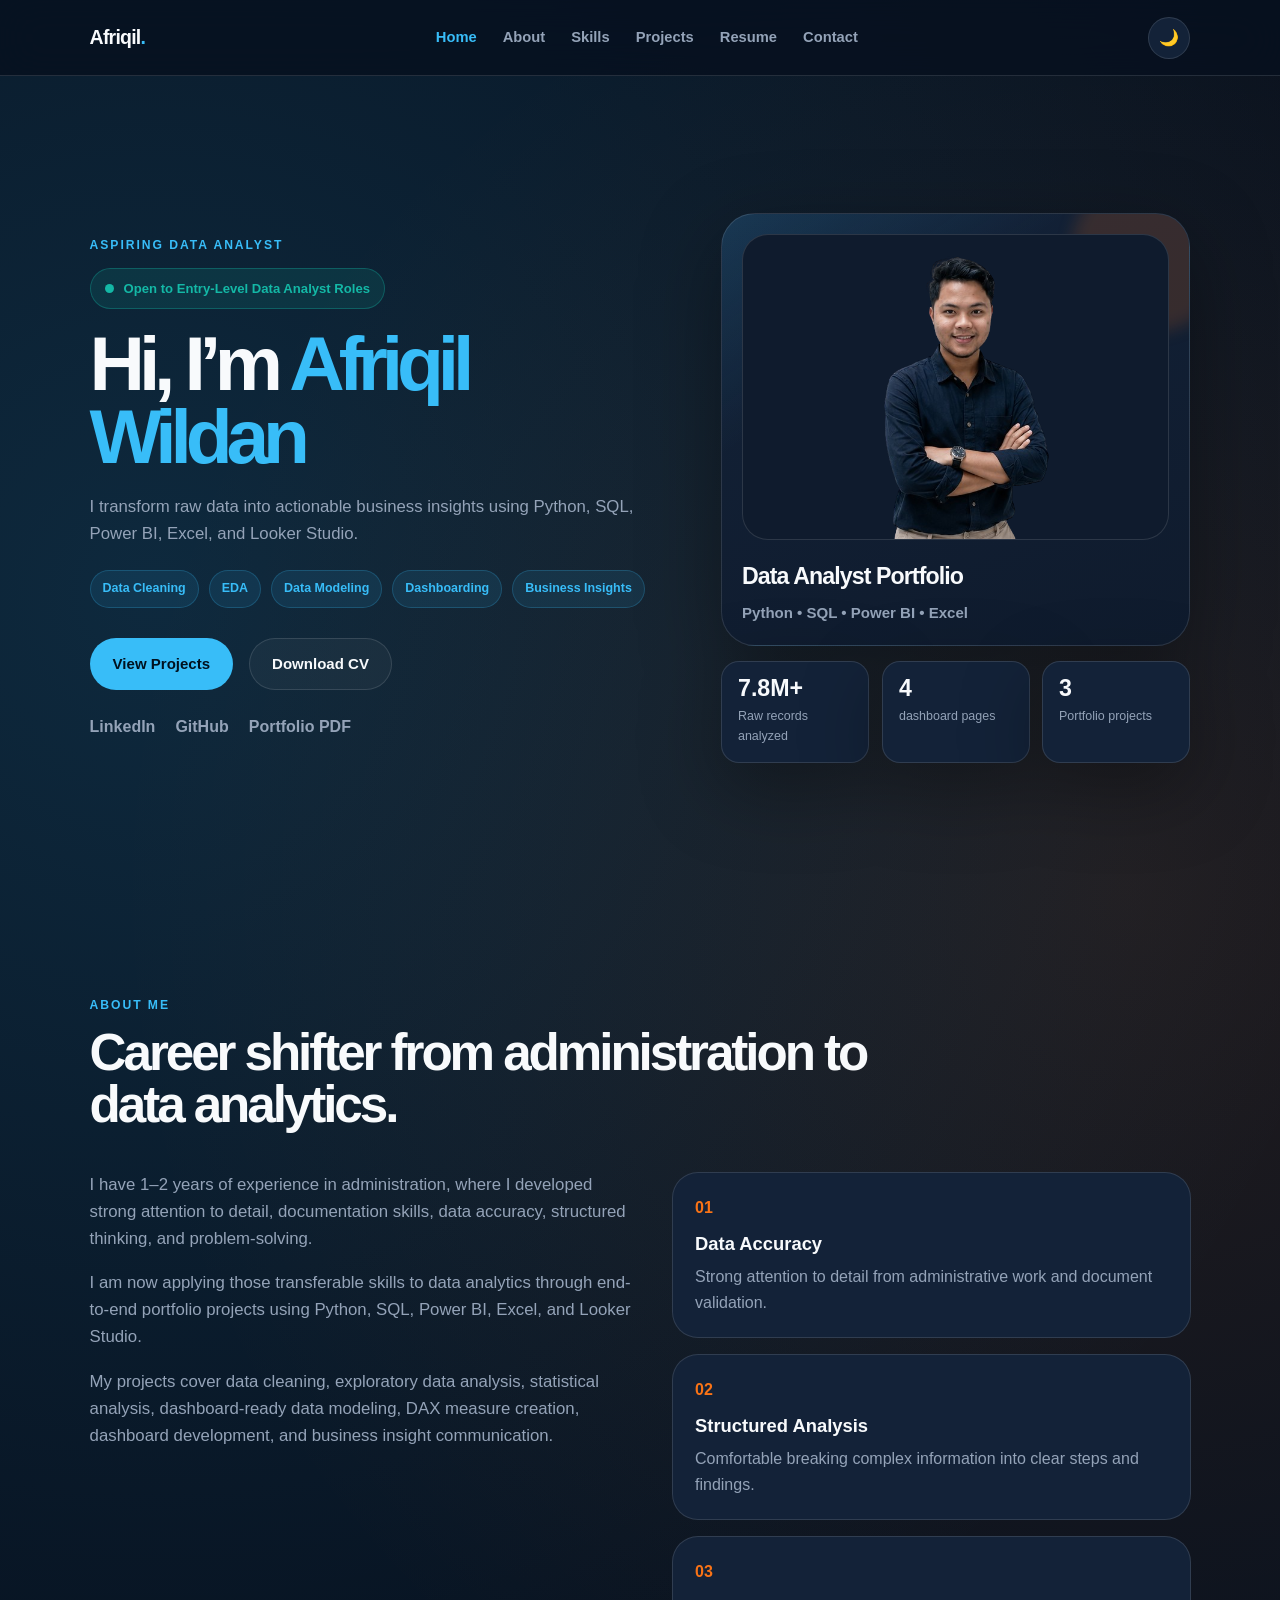
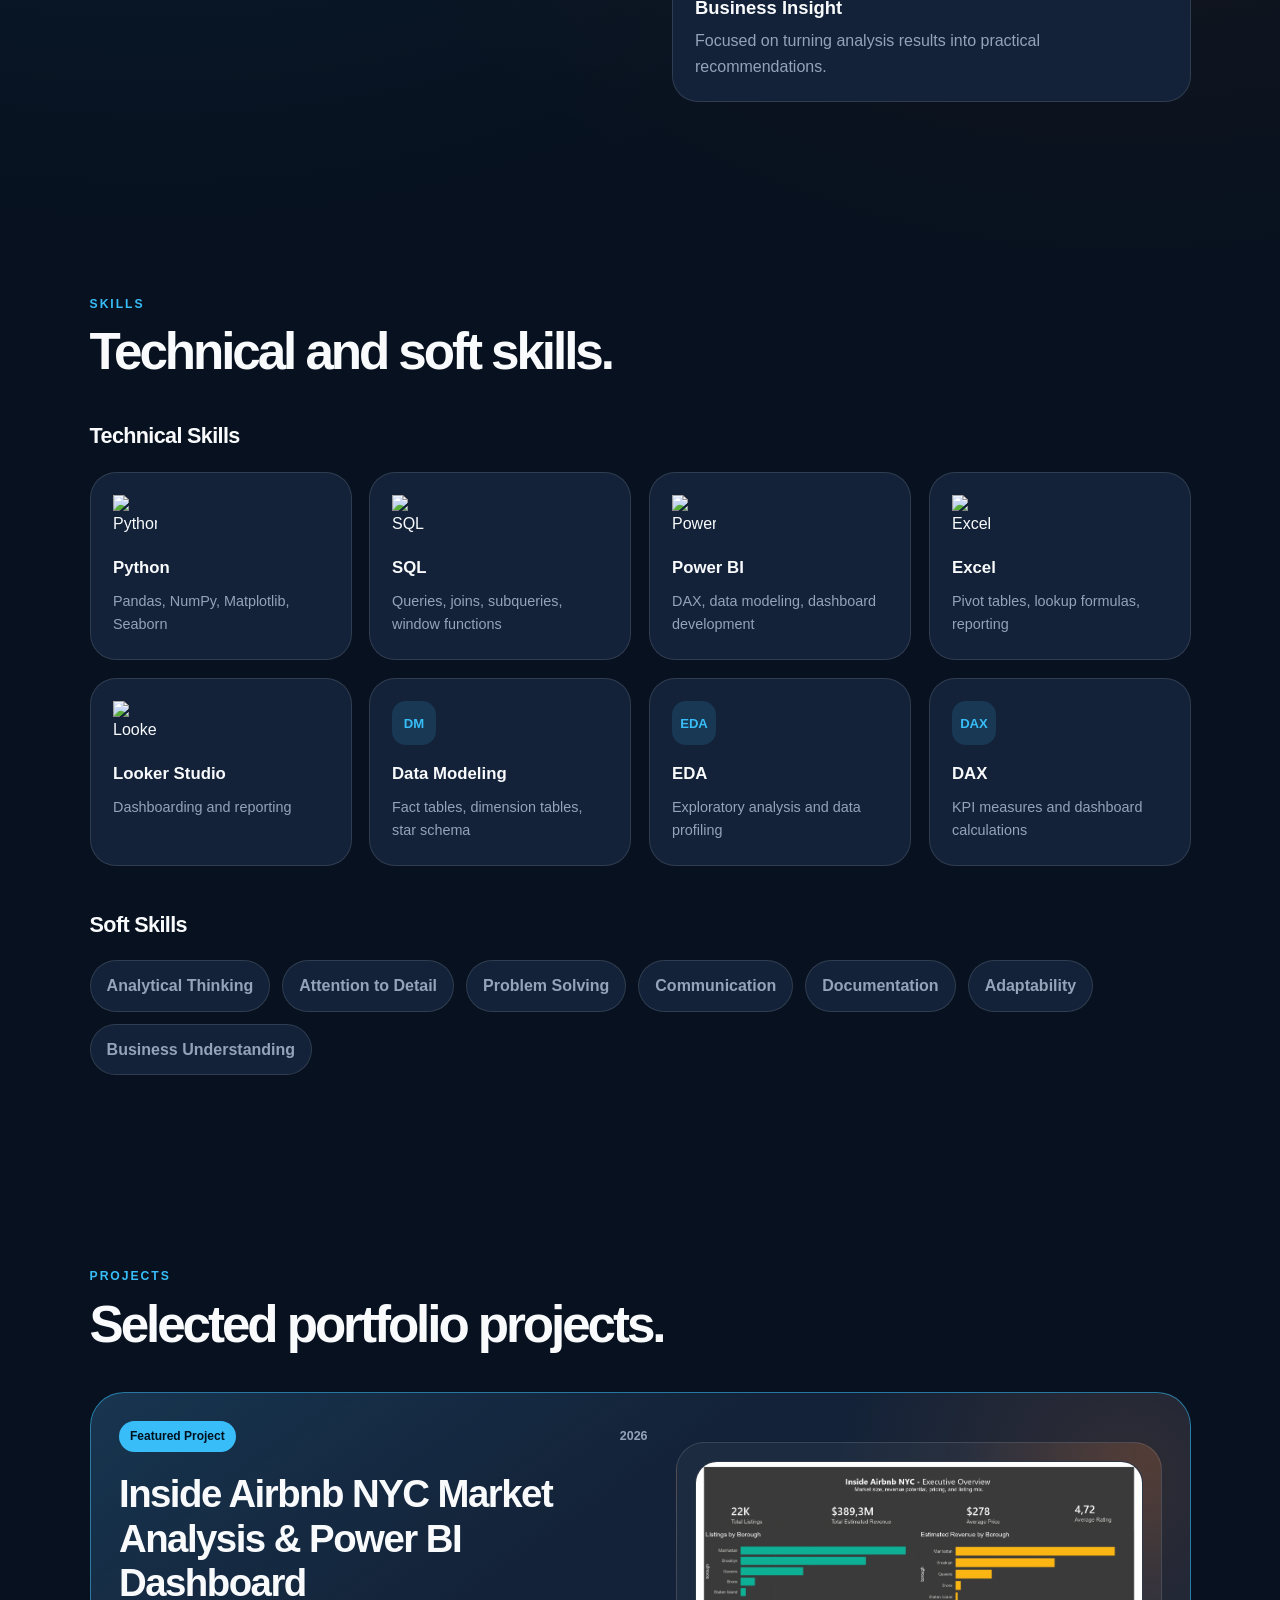
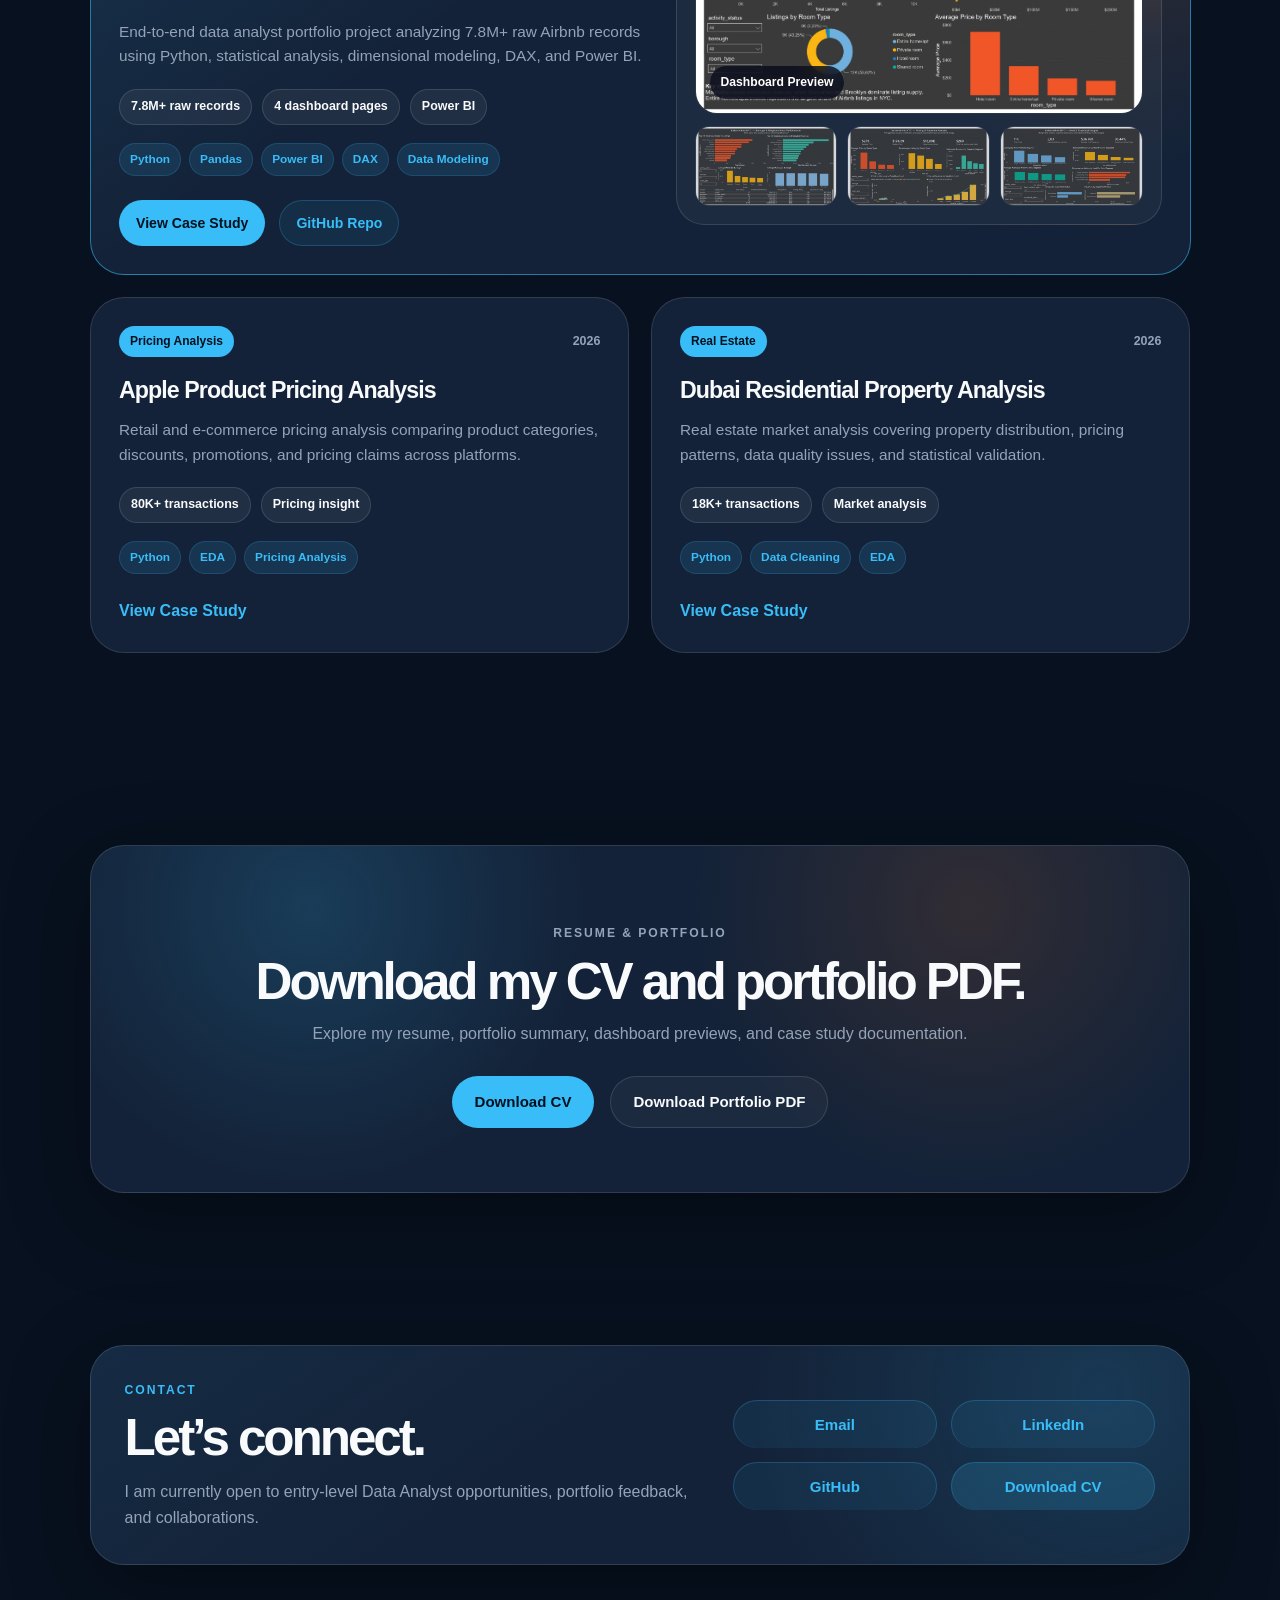
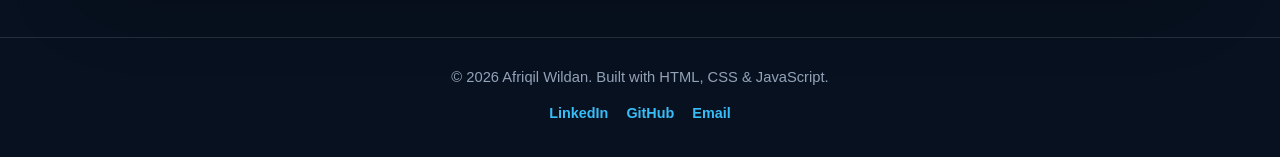
==== index.html @ 0351e573 "update index" ====
<!DOCTYPE html>
<html lang="en" data-theme="dark">
<head>
    <meta charset="UTF-8" />
    <meta name="viewport" content="width=device-width, initial-scale=1.0" />

    <title>Afriqil Wildan | Data Analyst Portfolio</title>

    <meta name="description" content="Afriqil Wildan - Data Analyst portfolio showcasing Python, SQL, Power BI, data cleaning, EDA, and dashboard projects.">

    <link rel="stylesheet" href="style.css" />
</head>

<body>

    <!-- NAVBAR -->
    <header class="navbar">
        <a href="index.html" class="nav-logo">
            Afriqil<span>.</span>
        </a>

        <nav class="nav-menu" id="navMenu">
            <a href="#home" class="nav-link active">Home</a>
            <a href="#about" class="nav-link">About</a>
            <a href="#skills" class="nav-link">Skills</a>
            <a href="#projects" class="nav-link">Projects</a>
            <a href="#resume" class="nav-link">Resume</a>
            <a href="#contact" class="nav-link">Contact</a>
        </nav>

        <div class="nav-actions">
            <button class="theme-toggle" id="themeToggle" aria-label="Toggle dark and light mode">
                <span id="themeIcon">🌙</span>
            </button>

            <button class="menu-toggle" id="menuToggle" aria-label="Open navigation menu">
                <span></span>
                <span></span>
                <span></span>
            </button>
        </div>
    </header>


    <main>

        <!-- HERO SECTION -->
        <section class="hero section" id="home">
            <div class="hero-content reveal">
                <p class="section-label">Aspiring Data Analyst</p>
                <div class="availability-badge">
    <span></span>
    Open to Entry-Level Data Analyst Roles
</div>

                <h1>
                    Hi, I’m <span>Afriqil Wildan</span>
                </h1>

                <p class="hero-subtitle">
                    I transform raw data into actionable business insights using Python, SQL, Power BI, Excel, and Looker Studio.
                </p>

                <div class="core-strengths">
    <span>Data Cleaning</span>
    <span>EDA</span>
    <span>Data Modeling</span>
    <span>Dashboarding</span>
    <span>Business Insights</span>
</div>

                <div class="hero-actions">
                    <a href="#projects" class="btn btn-primary">View Projects</a>
                    <a href="assets/CV_Afriqil_Wildan.pdf" target="_blank" class="btn btn-secondary">Download CV</a>
                </div>

                <div class="hero-links">
                    <a href="https://www.linkedin.com/in/afriqil-wildan-b7bbb6221/" target="_blank">LinkedIn</a>
                    <a href="https://github.com/afriqil" target="_blank">GitHub</a>
                    <a href="assets/Portofolio_Afriqil_Wildan.pdf" target="_blank">Portfolio PDF</a>
                </div>
                
            </div>

            <div class="hero-visual reveal">
                <div class="profile-card">
                    <div class="profile-image-wrapper">
                        <img src="assets/afriqil.png" alt="Afriqil Wildan profile photo" class="profile-image" />
                    </div>

                    <div class="profile-info">
                        <h2>Data Analyst Portfolio</h2>
                        <p>Python • SQL • Power BI • Excel</p>
                    </div>
                </div>

                <div class="hero-metrics">
                    <div class="metric-card">
                        <h3><span class="counter" data-target="7.8">0</span>M+</h3>
                        <p>Raw records analyzed</p>
                    </div>

                    <div class="metric-card">
                        <h3><span class="counter" data-target="4">0</span></h3>
                        <p>dashboard pages</p>
                    </div>

                    <div class="metric-card">
                        <h3><span class="counter" data-target="3">0</span></h3>
                        <p>Portfolio projects</p>
                    </div>
                </div>
            </div>
        </section>


        <!-- ABOUT SECTION -->
        <section class="section about" id="about">
            <div class="section-heading reveal">
                <p class="section-label">About Me</p>
                <h2>Career shifter from administration to data analytics.</h2>
            </div>

            <div class="about-grid">
                <div class="about-text reveal">
                    <p>
                        I have 1–2 years of experience in administration, where I developed strong attention to detail, documentation skills, data accuracy, structured thinking, and problem-solving.
                    </p>

                    <p>
                        I am now applying those transferable skills to data analytics through end-to-end portfolio projects using Python, SQL, Power BI, Excel, and Looker Studio.
                    </p>

                    <p>
                        My projects cover data cleaning, exploratory data analysis, statistical analysis, dashboard-ready data modeling, DAX measure creation, dashboard development, and business insight communication.
                    </p>
                </div>

                <div class="about-cards reveal">
                    <div class="about-card">
                        <span>01</span>
                        <h3>Data Accuracy</h3>
                        <p>Strong attention to detail from administrative work and document validation.</p>
                    </div>

                    <div class="about-card">
                        <span>02</span>
                        <h3>Structured Analysis</h3>
                        <p>Comfortable breaking complex information into clear steps and findings.</p>
                    </div>

                    <div class="about-card">
                        <span>03</span>
                        <h3>Business Insight</h3>
                        <p>Focused on turning analysis results into practical recommendations.</p>
                    </div>
                </div>
            </div>
        </section>


        <!-- SKILLS SECTION -->
        <section class="section skills" id="skills">
            <div class="section-heading reveal">
                <p class="section-label">Skills</p>
                <h2>Technical and soft skills.</h2>
            </div>

            <div class="skills-layout">

                <div class="skills-block reveal">
                    <h3 class="skills-title">Technical Skills</h3>

                    <div class="technical-grid">
                        <article class="technical-card">
                            <img src="assets/logos/python.svg" alt="Python logo" />
                            <h4>Python</h4>
                            <p>Pandas, NumPy, Matplotlib, Seaborn</p>
                        </article>

                        <article class="technical-card">
                            <img src="assets/logos/sql.svg" alt="SQL logo" />
                            <h4>SQL</h4>
                            <p>Queries, joins, subqueries, window functions</p>
                        </article>

                        <article class="technical-card">
                            <img src="assets/logos/powerbi.svg" alt="Power BI logo" />
                            <h4>Power BI</h4>
                            <p>DAX, data modeling, dashboard development</p>
                        </article>

                        <article class="technical-card">
                            <img src="assets/logos/excel.svg" alt="Excel logo" />
                            <h4>Excel</h4>
                            <p>Pivot tables, lookup formulas, reporting</p>
                        </article>

                        <article class="technical-card">
                            <img src="assets/logos/lookerstudio.svg" alt="Looker Studio logo" />
                            <h4>Looker Studio</h4>
                            <p>Dashboarding and reporting</p>
                        </article>

                        <article class="technical-card no-logo">
                            <div class="skill-icon">DM</div>
                            <h4>Data Modeling</h4>
                            <p>Fact tables, dimension tables, star schema</p>
                        </article>

                        <article class="technical-card no-logo">
                            <div class="skill-icon">EDA</div>
                            <h4>EDA</h4>
                            <p>Exploratory analysis and data profiling</p>
                        </article>

                        <article class="technical-card no-logo">
                            <div class="skill-icon">DAX</div>
                            <h4>DAX</h4>
                            <p>KPI measures and dashboard calculations</p>
                        </article>
                    </div>
                </div>

                <div class="skills-block reveal">
                    <h3 class="skills-title">Soft Skills</h3>

                    <div class="soft-grid">
                        <div class="soft-card">Analytical Thinking</div>
                        <div class="soft-card">Attention to Detail</div>
                        <div class="soft-card">Problem Solving</div>
                        <div class="soft-card">Communication</div>
                        <div class="soft-card">Documentation</div>
                        <div class="soft-card">Adaptability</div>
                        <div class="soft-card">Business Understanding</div>
                    </div>
                </div>

            </div>
        </section>


        <!-- PROJECTS SECTION -->
        <section class="section projects" id="projects">
            <div class="section-heading reveal">
                <p class="section-label">Projects</p>
                <h2>Selected portfolio projects.</h2>
            </div>

            <div class="projects-grid">

                
                <article class="project-card project-featured reveal">
    <div class="project-content">
        <div class="project-header">
            <span class="project-badge">Featured Project</span>
            <span class="project-year">2026</span>
        </div>

        <h3>Inside Airbnb NYC Market Analysis & Power BI Dashboard</h3>

        <p>
            End-to-end data analyst portfolio project analyzing 7.8M+ raw Airbnb records using Python, statistical analysis, dimensional modeling, DAX, and Power BI.
        </p>

        <div class="project-meta">
            <span>7.8M+ raw records</span>
            <span>4 dashboard pages</span>
            <span>Power BI</span>
        </div>

        <div class="project-stack">
            <span>Python</span>
            <span>Pandas</span>
            <span>Power BI</span>
            <span>DAX</span>
            <span>Data Modeling</span>
        </div>

        <div class="project-actions">
    <a href="project-airbnb.html" class="project-link primary-link">View Case Study</a>
    <a href="https://github.com/afriqil/Inside-Airbnb-Newyork" target="_blank" class="project-link secondary-link">GitHub Repo</a>
</div>
    </div>

    <div class="project-preview">
        <div class="preview-main">
            <img src="assets/01_executive_overview.png" alt="Inside Airbnb NYC executive overview dashboard">
            <span class="preview-label">Dashboard Preview</span>
        </div>

        <div class="preview-thumbs">
            <img src="assets/02_borough_neighbourhood.png" alt="Borough and neighbourhood dashboard preview">
            <img src="assets/03_pricing_revenue.png" alt="Pricing and revenue dashboard preview">
            <img src="assets/04_host_statistical_insights.png" alt="Host and statistical insights dashboard preview">
        </div>
    </div>
</article>

                <article class="project-card reveal">
                    <div class="project-header">
                        <span class="project-badge">Pricing Analysis</span>
                        <span class="project-year">2026</span>
                    </div>

                    <h3>Apple Product Pricing Analysis</h3>

                    <p>
                        Retail and e-commerce pricing analysis comparing product categories, discounts, promotions, and pricing claims across platforms.
                    </p>

                    <div class="project-meta">
                        <span>80K+ transactions</span>
                        <span>Pricing insight</span>
                    </div>

                    <div class="project-stack">
                        <span>Python</span>
                        <span>EDA</span>
                        <span>Pricing Analysis</span>
                    </div>

                    <a href="project-apple.html" class="project-link">View Case Study</a>
                </article>

                <article class="project-card reveal">
                    <div class="project-header">
                        <span class="project-badge">Real Estate</span>
                        <span class="project-year">2026</span>
                    </div>

                    <h3>Dubai Residential Property Analysis</h3>

                    <p>
                        Real estate market analysis covering property distribution, pricing patterns, data quality issues, and statistical validation.
                    </p>

                    <div class="project-meta">
                        <span>18K+ transactions</span>
                        <span>Market analysis</span>
                    </div>

                    <div class="project-stack">
                        <span>Python</span>
                        <span>Data Cleaning</span>
                        <span>EDA</span>
                    </div>

                    <a href="project-dubai.html" class="project-link">View Case Study</a>
                </article>

            </div>
        </section>


        <!-- RESUME SECTION -->
        <section class="section resume" id="resume">
            <div class="resume-card reveal">
                <p class="section-label">Resume & Portfolio</p>
                <h2>Download my CV and portfolio PDF.</h2>
                <p>
                    Explore my resume, portfolio summary, dashboard previews, and case study documentation.
                </p>

                <div class="resume-actions">
                    <a href="assets/CV_Afriqil_Wildan.pdf" target="_blank" class="btn btn-primary">Download CV</a>
                    <a href="assets/Portofolio_Afriqil_Wildan.pdf" target="_blank" class="btn btn-secondary">Download Portfolio PDF</a>
                </div>
            </div>
        </section>


        <!-- CONTACT SECTION -->
      <section class="section contact" id="contact">
    <div class="contact-card reveal">
        <div>
            <p class="section-label">Contact</p>
            <h2>Let’s connect.</h2>
            <p class="contact-text">
                I am currently open to entry-level Data Analyst opportunities, portfolio feedback, and collaborations.
            </p>
        </div>

        <div class="contact-links">
            <a href="mailto:wildanafriqil09@gmail.com">Email</a>
            <a href="https://www.linkedin.com/in/afriqil-wildan-b7bbb6221/" target="_blank">LinkedIn</a>
            <a href="https://github.com/afriqil" target="_blank">GitHub</a>
            <a href="assets/CV_Afriqil_Wildan.pdf" target="_blank">Download CV</a>
        </div>
    </div>
</section>

    </main>


    <!-- FOOTER -->
    <footer class="footer">
    <p>© 2026 Afriqil Wildan. Built with HTML, CSS & JavaScript.</p>

    <div class="footer-links">
        <a href="https://www.linkedin.com/in/afriqil-wildan-b7bbb6221/" target="_blank">LinkedIn</a>
        <a href="https://github.com/afriqil" target="_blank">GitHub</a>
        <a href="mailto:wildanafriqil09@gmail.com">Email</a>
    </div>
</footer>


    <script src="script.js"></script>
</body>
</html>
---- style.css ----
/* =========================
   THEME VARIABLES
========================= */

:root {
    --bg: #07111f;
    --bg-soft: #0f1b2d;
    --card: #132238;
    --card-hover: #1b2d49;
    --text: #f8fafc;
    --muted: #94a3b8;
    --border: rgba(255, 255, 255, 0.12);

    --primary: #38bdf8;
    --primary-dark: #0284c7;
    --accent: #f97316;
    --success: #14b8a6;

    --shadow: 0 24px 80px rgba(0, 0, 0, 0.35);

    --radius-xl: 34px;
    --radius-lg: 26px;
    --radius-md: 18px;
    --radius-sm: 14px;

    --max-width: 1180px;
}

html[data-theme="light"] {
    --bg: #f8fafc;
    --bg-soft: #eef2ff;
    --card: #ffffff;
    --card-hover: #f1f5f9;
    --text: #0f172a;
    --muted: #475569;
    --border: rgba(15, 23, 42, 0.12);

    --primary: #0284c7;
    --primary-dark: #0369a1;
    --accent: #ea580c;
    --success: #0f766e;

    --shadow: 0 24px 70px rgba(15, 23, 42, 0.12);
}


/* =========================
   RESET
========================= */

* {
    margin: 0;
    padding: 0;
    box-sizing: border-box;
}

html {
    scroll-behavior: smooth;
    scroll-padding-top: 90px;
}

body {
    font-family: Inter, "Segoe UI", Arial, sans-serif;
    background:
        radial-gradient(circle at 12% 12%, rgba(56, 189, 248, 0.14), transparent 28%),
        radial-gradient(circle at 88% 18%, rgba(249, 115, 22, 0.11), transparent 24%),
        var(--bg);
    color: var(--text);
    line-height: 1.6;
    overflow-x: hidden;
}

a {
    color: inherit;
    text-decoration: none;
}

img {
    max-width: 100%;
    display: block;
}

button {
    font-family: inherit;
}


/* =========================
   NAVBAR
========================= */

.navbar {
    position: sticky;
    top: 0;
    z-index: 1000;
    height: 76px;
    padding: 0 7%;
    display: flex;
    align-items: center;
    justify-content: space-between;
    background: rgba(7, 17, 31, 0.82);
    backdrop-filter: blur(20px);
    border-bottom: 1px solid var(--border);
}

html[data-theme="light"] .navbar {
    background: rgba(248, 250, 252, 0.88);
}

.nav-logo {
    font-size: 1.22rem;
    font-weight: 900;
    letter-spacing: -0.04em;
}

.nav-logo span {
    color: var(--primary);
}

.nav-menu {
    display: flex;
    align-items: center;
    gap: 26px;
}

.nav-link {
    color: var(--muted);
    font-size: 0.92rem;
    font-weight: 700;
    transition: 0.25s ease;
}

.nav-link:hover,
.nav-link.active {
    color: var(--primary);
}

.nav-actions {
    display: flex;
    align-items: center;
    gap: 12px;
}

.theme-toggle,
.menu-toggle {
    border: 1px solid var(--border);
    background: var(--card);
    color: var(--text);
    cursor: pointer;
    transition: 0.25s ease;
}

.theme-toggle {
    width: 42px;
    height: 42px;
    border-radius: 999px;
    font-size: 1rem;
}

.menu-toggle {
    width: 44px;
    height: 42px;
    border-radius: 14px;
    display: none;
    align-items: center;
    justify-content: center;
    flex-direction: column;
    gap: 5px;
}

.menu-toggle span {
    width: 20px;
    height: 2px;
    background: var(--text);
    border-radius: 999px;
    transition: 0.25s ease;
}

.theme-toggle:hover,
.menu-toggle:hover {
    transform: translateY(-2px);
    background: var(--card-hover);
}


/* =========================
   BASE SECTION
========================= */

.section {
    width: min(var(--max-width), 86%);
    margin: 0 auto;
    padding: 96px 0;
}

.section-label {
    color: var(--primary);
    text-transform: uppercase;
    letter-spacing: 0.16em;
    font-size: 0.76rem;
    font-weight: 900;
    margin-bottom: 12px;
}

.section-heading {
    max-width: 780px;
    margin-bottom: 42px;
}

.section-heading h2 {
    font-size: clamp(2rem, 4vw, 3.4rem);
    line-height: 1;
    letter-spacing: -0.06em;
}


/* =========================
   BUTTONS
========================= */

.btn {
    display: inline-flex;
    align-items: center;
    justify-content: center;
    padding: 13px 22px;
    border-radius: 999px;
    font-weight: 900;
    font-size: 0.94rem;
    border: 1px solid var(--border);
    transition: 0.25s ease;
}

.btn-primary {
    background: var(--primary);
    color: #00111f;
    border-color: transparent;
}

.btn-secondary {
    background: rgba(255, 255, 255, 0.04);
    color: var(--text);
}

html[data-theme="light"] .btn-secondary {
    background: #ffffff;
}

.btn:hover {
    transform: translateY(-3px);
    box-shadow: var(--shadow);
}


/* =========================
   HERO
========================= */

.hero {
    min-height: calc(100svh - 76px);
    display: grid;
    grid-template-columns: minmax(0, 1.05fr) minmax(340px, 0.85fr);
    gap: 52px;
    align-items: center;
    padding-top: 34px;
    padding-bottom: 34px;
}

.hero-content {
    max-width: 700px;
}

.hero h1 {
    font-size: clamp(3rem, 6vw, 5.3rem);
    line-height: 0.95;
    letter-spacing: -0.08em;
    max-width: 760px;
}

.hero h1 span {
    color: var(--primary);
}

.hero-subtitle {
    margin-top: 22px;
    color: var(--muted);
    font-size: 1.05rem;
    max-width: 640px;
}

.hero-actions {
    margin-top: 30px;
    display: flex;
    gap: 16px;
    flex-wrap: wrap;
}

.hero-links {
    margin-top: 24px;
    display: flex;
    gap: 20px;
    flex-wrap: wrap;
}

.hero-links a {
    color: var(--muted);
    font-weight: 800;
    transition: 0.25s ease;
}

.hero-links a:hover {
    color: var(--primary);
}

.hero-visual {
    width: 100%;
    max-width: 480px;
    justify-self: end;
}

.profile-card {
    position: relative;
    overflow: hidden;
    padding: 20px;
    border-radius: var(--radius-xl);
    background:
        linear-gradient(145deg, rgba(56, 189, 248, 0.14), transparent 32%),
        linear-gradient(160deg, var(--card), var(--bg-soft));
    border: 1px solid var(--border);
    box-shadow: var(--shadow);
}

.profile-card::after {
    content: "";
    position: absolute;
    width: 160px;
    height: 160px;
    right: -42px;
    top: -42px;
    background: rgba(249, 115, 22, 0.16);
    border-radius: 999px;
    filter: blur(8px);
}

.profile-image-wrapper {
    position: relative;
    z-index: 1;
    width: 100%;
    height: clamp(250px, 34vh, 330px);
    border-radius: 26px;
    overflow: hidden;
    border: 1px solid var(--border);
    background: var(--bg-soft);
    display: flex;
    align-items: center;
    justify-content: center;
}

.profile-image {
    width: 100%;
    height: 100%;
    object-fit: contain;
    object-position: center bottom;
}

.profile-info {
    position: relative;
    z-index: 1;
    margin-top: 18px;
}

.profile-info h2 {
    font-size: 1.45rem;
    letter-spacing: -0.04em;
}

.profile-info p {
    color: var(--muted);
    margin-top: 6px;
    font-weight: 700;
    font-size: 0.94rem;
}

.hero-metrics {
    margin-top: 14px;
    display: grid;
    grid-template-columns: repeat(3, 1fr);
    gap: 12px;
}

.metric-card {
    padding: 15px 16px;
    border-radius: var(--radius-md);
    background: var(--card);
    border: 1px solid var(--border);
    box-shadow: var(--shadow);
    min-height: 94px;
}

.metric-card h3 {
    font-size: 1.45rem;
    line-height: 1;
}

.metric-card p {
    color: var(--muted);
    font-size: 0.78rem;
    margin-top: 7px;
}


/* =========================
   ABOUT
========================= */

.about-grid {
    display: grid;
    grid-template-columns: 1fr 0.95fr;
    gap: 36px;
    align-items: start;
}

.about-text {
    color: var(--muted);
    font-size: 1.05rem;
}

.about-text p + p {
    margin-top: 18px;
}

.about-cards {
    display: grid;
    gap: 16px;
}

.about-card {
    padding: 22px;
    border-radius: var(--radius-lg);
    background: var(--card);
    border: 1px solid var(--border);
    transition: 0.25s ease;
}

.about-card:hover {
    transform: translateY(-5px);
    background: var(--card-hover);
    box-shadow: var(--shadow);
}

.about-card span {
    color: var(--accent);
    font-weight: 900;
}

.about-card h3 {
    margin-top: 8px;
    font-size: 1.15rem;
}

.about-card p {
    color: var(--muted);
    margin-top: 6px;
}


/* =========================
   SKILLS
========================= */

.skills-layout {
    display: grid;
    gap: 42px;
}

.skills-title {
    font-size: 1.35rem;
    margin-bottom: 18px;
    letter-spacing: -0.03em;
}

.technical-grid {
    display: grid;
    grid-template-columns: repeat(4, 1fr);
    gap: 18px;
}

.technical-card {
    min-height: 188px;
    padding: 22px;
    border-radius: var(--radius-lg);
    background: var(--card);
    border: 1px solid var(--border);
    transition: 0.25s ease;
}

.technical-card:hover {
    transform: translateY(-6px);
    background: var(--card-hover);
    box-shadow: var(--shadow);
}

.technical-card img,
.skill-icon {
    width: 44px;
    height: 44px;
    margin-bottom: 16px;
}

.technical-card img {
    object-fit: contain;
}

.skill-icon {
    display: grid;
    place-items: center;
    border-radius: 14px;
    background: rgba(56, 189, 248, 0.14);
    color: var(--primary);
    font-size: 0.82rem;
    font-weight: 900;
}

.technical-card h4 {
    font-size: 1.05rem;
    margin-bottom: 8px;
}

.technical-card p {
    color: var(--muted);
    font-size: 0.9rem;
}

.soft-grid {
    display: flex;
    gap: 12px;
    flex-wrap: wrap;
}

.soft-card {
    padding: 12px 16px;
    border-radius: 999px;
    background: var(--card);
    border: 1px solid var(--border);
    color: var(--muted);
    font-weight: 800;
    transition: 0.25s ease;
}

.soft-card:hover {
    color: #00111f;
    background: var(--primary);
    border-color: transparent;
    transform: translateY(-3px);
}


/* =========================
   PROJECTS
========================= */

.projects-grid {
    display: grid;
    grid-template-columns: repeat(2, minmax(0, 1fr));
    gap: 22px;
    align-items: stretch;
}

.project-card {
    padding: 28px;
    border-radius: var(--radius-xl);
    background: var(--card);
    border: 1px solid var(--border);
    transition: 0.25s ease;
    min-height: 100%;
}

.project-card:hover {
    transform: translateY(-6px);
    background: var(--card-hover);
    box-shadow: var(--shadow);
}

.project-featured {
    grid-column: 1 / -1;
    display: grid;
    grid-template-columns: minmax(0, 1fr) minmax(340px, 0.92fr);
    gap: 28px;
    align-items: center;
    border-color: rgba(56, 189, 248, 0.55);
    background:
        radial-gradient(circle at 94% 18%, rgba(249, 115, 22, 0.12), transparent 26%),
        linear-gradient(145deg, rgba(56, 189, 248, 0.12), transparent 38%),
        var(--card);
}

.project-content {
    min-width: 0;
}

.project-header {
    display: flex;
    justify-content: space-between;
    align-items: center;
    gap: 14px;
    margin-bottom: 20px;
}

.project-badge {
    color: #00111f;
    background: var(--primary);
    font-size: 0.75rem;
    font-weight: 900;
    padding: 6px 11px;
    border-radius: 999px;
}

.project-year {
    color: var(--muted);
    font-size: 0.78rem;
    font-weight: 900;
}

.project-card h3 {
    font-size: 1.45rem;
    line-height: 1.16;
    letter-spacing: -0.04em;
    margin-bottom: 14px;
}

.project-featured h3 {
    font-size: clamp(1.9rem, 3vw, 2.5rem);
    max-width: 740px;
}

.project-card p {
    color: var(--muted);
    font-size: 0.96rem;
    max-width: 760px;
}

.project-meta {
    margin-top: 20px;
    display: flex;
    gap: 10px;
    flex-wrap: wrap;
}

.project-meta span {
    color: var(--text);
    background: rgba(255, 255, 255, 0.06);
    border: 1px solid var(--border);
    padding: 7px 11px;
    border-radius: 999px;
    font-size: 0.78rem;
    font-weight: 800;
}

html[data-theme="light"] .project-meta span {
    background: #f8fafc;
}

.project-stack {
    margin-top: 18px;
    display: flex;
    gap: 8px;
    flex-wrap: wrap;
}

.project-stack span {
    color: var(--primary);
    background: rgba(56, 189, 248, 0.12);
    border: 1px solid rgba(56, 189, 248, 0.18);
    padding: 6px 10px;
    border-radius: 999px;
    font-size: 0.74rem;
    font-weight: 900;
}

.project-link {
    display: inline-flex;
    width: fit-content;
    margin-top: 24px;
    color: var(--primary);
    font-weight: 900;
    transition: 0.25s ease;
}

.project-link:hover {
    transform: translateX(4px);
}

/* Featured project dashboard gallery */
.project-preview {
    padding: 18px;
    border-radius: 28px;
    background:
        radial-gradient(circle at top right, rgba(249, 115, 22, 0.16), transparent 32%),
        rgba(255, 255, 255, 0.045);
    border: 1px solid var(--border);
}

.preview-main {
    position: relative;
    overflow: hidden;
    border-radius: 22px;
    border: 1px solid var(--border);
    background: var(--bg-soft);
}

.preview-main img {
    width: 100%;
    aspect-ratio: 16 / 9;
    object-fit: cover;
    transition: transform 0.35s ease, opacity 0.35s ease;
}

.preview-main:hover img {
    transform: scale(1.03);
    opacity: 0.96;
}

.preview-label {
    position: absolute;
    left: 14px;
    bottom: 14px;
    padding: 7px 11px;
    border-radius: 999px;
    background: rgba(2, 6, 23, 0.72);
    color: #ffffff;
    font-size: 0.76rem;
    font-weight: 900;
    backdrop-filter: blur(10px);
}

.preview-thumbs {
    margin-top: 12px;
    display: grid;
    grid-template-columns: repeat(3, 1fr);
    gap: 10px;
}

.preview-thumbs img {
    width: 100%;
    aspect-ratio: 16 / 9;
    object-fit: cover;
    border-radius: 14px;
    border: 1px solid var(--border);
    opacity: 0.82;
    transition: 0.25s ease;
}

.preview-thumbs img:hover {
    opacity: 1;
    transform: translateY(-3px);
}

.projects-grid .project-card:not(.project-featured) {
    display: flex;
    flex-direction: column;
    justify-content: space-between;
}


/* =========================
   RESUME
========================= */

.resume {
    width: 100%;
    padding-left: 7%;
    padding-right: 7%;
}

.resume-card {
    width: min(var(--max-width), 100%);
    margin: 0 auto;
    text-align: center;
    padding: 64px 28px;
    border-radius: var(--radius-xl);
    background:
        radial-gradient(circle at 20% 18%, rgba(56, 189, 248, 0.17), transparent 30%),
        radial-gradient(circle at 80% 18%, rgba(249, 115, 22, 0.13), transparent 30%),
        var(--card);
    border: 1px solid var(--border);
    box-shadow: var(--shadow);
}

.resume-card h2 {
    font-size: clamp(2rem, 4vw, 3.4rem);
    line-height: 1;
    letter-spacing: -0.06em;
}

.resume-card p {
    color: var(--muted);
    margin-top: 14px;
}

.resume-actions {
    margin-top: 30px;
    display: flex;
    gap: 16px;
    justify-content: center;
    flex-wrap: wrap;
}


/* =========================
   CONTACT
========================= */

.contact-text {
    color: var(--muted);
    max-width: 720px;
    font-size: 1.04rem;
}

.contact-links {
    margin-top: 28px;
    display: flex;
    gap: 18px;
    flex-wrap: wrap;
}

.contact-links a {
    color: var(--primary);
    font-weight: 900;
    border-bottom: 1px solid transparent;
    transition: 0.25s ease;
}

.contact-links a:hover {
    border-color: var(--primary);
}


/* =========================
   PROJECT DETAIL PAGE
========================= */

.project-hero {
    padding-top: 110px;
    padding-bottom: 56px;
}

.project-hero-content {
    max-width: 920px;
}

.project-hero h1 {
    font-size: clamp(2.7rem, 6vw, 5.4rem);
    line-height: 0.95;
    letter-spacing: -0.08em;
}

.project-hero-description {
    margin-top: 24px;
    color: var(--muted);
    font-size: 1.08rem;
    max-width: 760px;
}

.metadata-grid {
    display: grid;
    grid-template-columns: repeat(3, 1fr);
    gap: 18px;
}

.metadata-card,
.content-card,
.insight-card,
.recommendation-card,
.technical-highlight-card {
    background: var(--card);
    border: 1px solid var(--border);
    border-radius: var(--radius-lg);
    box-shadow: var(--shadow);
}

.metadata-card {
    padding: 24px;
}

.metadata-card span {
    color: var(--primary);
    font-size: 0.78rem;
    font-weight: 900;
    text-transform: uppercase;
    letter-spacing: 0.12em;
}

.metadata-card h3 {
    margin-top: 10px;
    font-size: 1.05rem;
    line-height: 1.25;
}


/* =========================
   DASHBOARD CAROUSEL
========================= */

.carousel {
    position: relative;
    display: grid;
    grid-template-columns: 52px 1fr 52px;
    align-items: center;
    gap: 18px;
}

.carousel-window {
    overflow: hidden;
    border-radius: var(--radius-xl);
    border: 1px solid var(--border);
    background: var(--card);
    box-shadow: var(--shadow);
}

.carousel-track {
    display: flex;
    transition: transform 0.45s ease;
}

.carousel-slide {
    min-width: 100%;
    padding: 18px;
}

.carousel-slide img {
    width: 100%;
    aspect-ratio: 16 / 9;
    object-fit: cover;
    border-radius: 22px;
    border: 1px solid var(--border);
    cursor: zoom-in;
}

.carousel-slide p {
    margin-top: 14px;
    color: var(--muted);
    font-weight: 800;
    text-align: center;
}

.carousel-btn {
    width: 52px;
    height: 52px;
    border: 1px solid var(--border);
    border-radius: 999px;
    background: var(--card);
    color: var(--text);
    font-size: 2rem;
    cursor: pointer;
    transition: 0.25s ease;
    display: grid;
    place-items: center;
}

.carousel-btn:hover {
    background: var(--primary);
    color: #00111f;
    transform: translateY(-2px);
}

.carousel-dots {
    display: flex;
    justify-content: center;
    gap: 10px;
    margin-top: 22px;
}

.carousel-dot {
    width: 10px;
    height: 10px;
    border-radius: 999px;
    border: none;
    background: var(--muted);
    opacity: 0.45;
    cursor: pointer;
    transition: 0.25s ease;
}

.carousel-dot.active {
    width: 28px;
    background: var(--primary);
    opacity: 1;
}


/* =========================
   CASE STUDY CONTENT
========================= */

.content-card {
    padding: 30px;
}

.content-card p {
    color: var(--muted);
    font-size: 1.02rem;
}

.content-card p + p {
    margin-top: 18px;
}

.timeline {
    display: grid;
    gap: 16px;
}

.timeline-item {
    display: grid;
    grid-template-columns: 64px 1fr;
    gap: 18px;
    padding: 24px;
    border-radius: var(--radius-lg);
    background: var(--card);
    border: 1px solid var(--border);
    transition: 0.25s ease;
}

.timeline-item:hover {
    transform: translateY(-4px);
    background: var(--card-hover);
    box-shadow: var(--shadow);
}

.timeline-item span {
    width: 44px;
    height: 44px;
    border-radius: 999px;
    display: grid;
    place-items: center;
    background: rgba(56, 189, 248, 0.14);
    color: var(--primary);
    font-weight: 900;
}

.timeline-item h3 {
    font-size: 1.15rem;
    margin-bottom: 6px;
}

.timeline-item p {
    color: var(--muted);
}

.insight-grid,
.recommendation-grid,
.technical-highlight-grid {
    display: grid;
    grid-template-columns: repeat(2, 1fr);
    gap: 18px;
}

.insight-card,
.recommendation-card,
.technical-highlight-card {
    padding: 24px;
    transition: 0.25s ease;
}

.insight-card:hover,
.recommendation-card:hover,
.technical-highlight-card:hover {
    transform: translateY(-5px);
    background: var(--card-hover);
}

.insight-card h3,
.recommendation-card h3,
.technical-highlight-card h3 {
    font-size: 1.15rem;
    margin-bottom: 8px;
}

.insight-card p,
.recommendation-card p,
.technical-highlight-card p {
    color: var(--muted);
}


/* =========================
   IMAGE MODAL
========================= */

.image-modal {
    position: fixed;
    inset: 0;
    z-index: 3000;
    display: none;
    align-items: center;
    justify-content: center;
    padding: 32px;
    background: rgba(2, 6, 23, 0.86);
    backdrop-filter: blur(12px);
}

.image-modal.active {
    display: flex;
}

.modal-image {
    max-width: min(1200px, 94vw);
    max-height: 86vh;
    border-radius: 22px;
    border: 1px solid var(--border);
    box-shadow: var(--shadow);
}

.modal-close {
    position: fixed;
    top: 24px;
    right: 28px;
    width: 46px;
    height: 46px;
    border-radius: 999px;
    border: 1px solid var(--border);
    background: var(--card);
    color: var(--text);
    font-size: 1.8rem;
    line-height: 1;
    cursor: pointer;
}


/* =========================
   FOOTER
========================= */

.footer {
    padding: 28px 7%;
    text-align: center;
    color: var(--muted);
    border-top: 1px solid var(--border);
}

.footer-links {
    margin-top: 12px;
    display: flex;
    justify-content: center;
    gap: 18px;
    flex-wrap: wrap;
}

.footer-links a {
    color: var(--primary);
    font-weight: 800;
}


/* =========================
   REVEAL ANIMATION
========================= */

.reveal {
    opacity: 0;
    transform: translateY(36px);
    filter: blur(6px);
    transition:
        opacity 0.8s ease,
        transform 0.8s ease,
        filter 0.8s ease;
}

.reveal.active {
    opacity: 1;
    transform: translateY(0);
    filter: blur(0);
}

/* =========================
   RESPONSIVE
========================= */

@media (max-width: 1060px) {
    .hero {
        grid-template-columns: 1fr;
        min-height: auto;
        gap: 44px;
        padding-top: 64px;
        padding-bottom: 74px;
        justify-items: center;
        text-align: center;
    }

    .hero-content {
        max-width: 760px;
    }

    .hero h1 {
        max-width: 760px;
        margin: 0 auto;
        font-size: clamp(3rem, 10vw, 5rem);
    }

    .hero-subtitle {
        margin-left: auto;
        margin-right: auto;
    }

    .hero-actions,
    .hero-links {
        justify-content: center;
    }

    .hero-visual {
        justify-self: center;
        max-width: 520px;
    }

    .about-grid,
    .projects-grid {
        grid-template-columns: 1fr;
    }

    .project-featured {
        grid-row: auto;
    }

    .technical-grid {
        grid-template-columns: repeat(2, 1fr);
    }

    .metadata-grid {
        grid-template-columns: repeat(2, 1fr);
    }
}

@media (max-width: 900px) {
    .insight-grid,
    .recommendation-grid,
    .technical-highlight-grid {
        grid-template-columns: 1fr;
    }

    .carousel {
        grid-template-columns: 1fr;
    }

    .carousel-btn {
        display: none;
    }

    .carousel-slide {
        padding: 12px;
    }

    .timeline-item {
        grid-template-columns: 1fr;
    }
}

@media (max-width: 820px) {
    .navbar {
        padding: 0 5%;
    }

    .menu-toggle {
        display: flex;
    }

    .nav-menu {
        position: fixed;
        top: 76px;
        left: 5%;
        right: 5%;
        display: none;
        flex-direction: column;
        align-items: stretch;
        gap: 0;
        padding: 14px;
        border-radius: 18px;
        background: var(--card);
        border: 1px solid var(--border);
        box-shadow: var(--shadow);
    }

    .nav-menu.active {
        display: flex;
    }

    .nav-link {
        padding: 14px;
        border-radius: 12px;
    }

    .nav-link:hover,
    .nav-link.active {
        background: rgba(56, 189, 248, 0.12);
    }

    .section {
        width: 90%;
        padding: 74px 0;
    }

    .hero {
        width: 90%;
        padding-top: 54px;
        padding-bottom: 64px;
        gap: 36px;
    }

    .hero h1 {
        font-size: clamp(2.7rem, 13vw, 4.4rem);
    }

    .hero-subtitle {
        font-size: 1rem;
    }

    .hero-metrics {
        grid-template-columns: 1fr;
    }

    .metric-card {
        text-align: left;
    }

    .profile-image-wrapper {
        height: 300px;
    }

    .metadata-grid {
        grid-template-columns: 1fr;
    }

    .project-hero {
        padding-top: 74px;
    }
}

@media (max-width: 620px) {
    .section {
        width: 92%;
    }

    .technical-grid {
        grid-template-columns: 1fr;
    }

    .hero {
        width: 92%;
        text-align: center;
        padding-top: 44px;
    }

    .hero h1 {
        font-size: clamp(2.5rem, 14vw, 3.8rem);
    }

    .hero-actions {
        width: 100%;
    }

    .hero-actions .btn {
        flex: 1 1 100%;
    }

    .hero-links {
        gap: 16px;
        justify-content: center;
    }

    .hero-visual {
        max-width: 100%;
    }

    .profile-card,
    .project-card,
    .technical-card,
    .about-card,
    .metadata-card,
    .content-card,
    .insight-card,
    .recommendation-card,
    .technical-highlight-card {
        padding: 20px;
    }

    .profile-image-wrapper {
        height: 280px;
        border-radius: 22px;
    }

    .profile-info {
        text-align: center;
    }

    .hero-metrics {
        width: 100%;
    }

    .metric-card {
        text-align: center;
    }

    .resume-card {
        padding: 44px 22px;
    }

    .project-hero h1 {
        font-size: clamp(2.4rem, 13vw, 3.6rem);
    }

    .carousel-slide img {
        border-radius: 16px;
    }
}

.profile-card,
.metric-card,
.about-card,
.technical-card,
.project-card,
.metadata-card,
.insight-card,
.recommendation-card,
.technical-highlight-card {
    will-change: transform;
}

.profile-card:hover,
.metric-card:hover,
.metadata-card:hover {
    transform: translateY(-6px);
    box-shadow: var(--shadow);
}


/* =========================
   PROJECT GALLERY RESPONSIVE OVERRIDE
========================= */

@media (max-width: 1060px) {
    .projects-grid {
        grid-template-columns: 1fr;
    }

    .project-featured {
        grid-template-columns: 1fr;
    }

    .project-preview {
        margin-top: 6px;
    }
}

@media (max-width: 620px) {
    .project-featured h3 {
        font-size: 1.7rem;
    }

    .project-header {
        flex-direction: column;
        align-items: flex-start;
    }

    .project-preview {
        padding: 12px;
        border-radius: 22px;
    }

    .preview-main {
        border-radius: 18px;
    }

    .preview-thumbs {
        grid-template-columns: 1fr;
    }
}

/* =========================
   PROJECT ACTION BUTTONS
========================= */

.project-actions {
    margin-top: 24px;
    display: flex;
    gap: 14px;
    flex-wrap: wrap;
    align-items: center;
}

.project-actions .project-link {
    margin-top: 0;
    display: inline-flex;
    align-items: center;
    justify-content: center;
    width: fit-content;
    padding: 11px 16px;
    border-radius: 999px;
    font-size: 0.88rem;
    font-weight: 900;
    transition: 0.25s ease;
}

.project-actions .primary-link {
    background: var(--primary);
    color: #00111f;
    border: 1px solid transparent;
}

.project-actions .secondary-link {
    color: var(--primary);
    background: rgba(56, 189, 248, 0.08);
    border: 1px solid rgba(56, 189, 248, 0.22);
}

.project-actions .project-link:hover {
    transform: translateY(-3px);
    box-shadow: var(--shadow);
}

@media (max-width: 620px) {
    .project-actions {
        width: 100%;
    }

    .project-actions .project-link {
        width: 100%;
    }
}

/* =========================
   AVAILABILITY BADGE
========================= */

.availability-badge {
    width: fit-content;
    margin-bottom: 18px;
    display: inline-flex;
    align-items: center;
    gap: 10px;
    padding: 9px 14px;
    border-radius: 999px;
    background: rgba(20, 184, 166, 0.12);
    border: 1px solid rgba(20, 184, 166, 0.32);
    color: var(--success);
    font-size: 0.82rem;
    font-weight: 900;
}

.availability-badge span {
    width: 9px;
    height: 9px;
    border-radius: 999px;
    background: var(--success);
    box-shadow: 0 0 0 0 rgba(20, 184, 166, 0.7);
    animation: pulseDot 1.8s infinite;
}

@keyframes pulseDot {
    0% {
        box-shadow: 0 0 0 0 rgba(20, 184, 166, 0.7);
    }

    70% {
        box-shadow: 0 0 0 9px rgba(20, 184, 166, 0);
    }

    100% {
        box-shadow: 0 0 0 0 rgba(20, 184, 166, 0);
    }
}

@media (max-width: 1060px) {
    .availability-badge {
        margin-left: auto;
        margin-right: auto;
    }
}

/* =========================
   HERO CORE STRENGTHS
========================= */

.core-strengths {
    margin-top: 22px;
    display: flex;
    gap: 10px;
    flex-wrap: wrap;
}

.core-strengths span {
    padding: 8px 12px;
    border-radius: 999px;
    color: var(--primary);
    background: rgba(56, 189, 248, 0.10);
    border: 1px solid rgba(56, 189, 248, 0.22);
    font-size: 0.78rem;
    font-weight: 900;
    transition: 0.25s ease;
}

.core-strengths span:hover {
    transform: translateY(-3px);
    background: var(--primary);
    color: #00111f;
}

@media (max-width: 1060px) {
    .core-strengths {
        justify-content: center;
    }
}


/* =========================
   CONTACT SECTION
========================= */

.contact {
    padding-top: 56px;
    padding-bottom: 72px;
}

.contact-card {
    display: grid;
    grid-template-columns: minmax(0, 1.15fr) minmax(320px, 0.85fr);
    gap: 36px;
    align-items: center;
    min-height: 220px;
    padding: 34px;
    border-radius: var(--radius-xl);
    background:
        radial-gradient(circle at 92% 20%, rgba(56, 189, 248, 0.14), transparent 34%),
        linear-gradient(145deg, rgba(56, 189, 248, 0.06), transparent 42%),
        var(--card);
    border: 1px solid var(--border);
    box-shadow: var(--shadow);
}

.contact-card h2 {
    font-size: clamp(2.2rem, 4vw, 3.4rem);
    line-height: 1;
    letter-spacing: -0.06em;
}

.contact-card .contact-text {
    margin-top: 16px;
    max-width: 680px;
    color: var(--muted);
    font-size: 1rem;
}

.contact-card .contact-links {
    margin-top: 0;
    display: grid;
    grid-template-columns: repeat(2, minmax(130px, 1fr));
    gap: 14px;
}

.contact-card .contact-links a {
    width: 100%;
    min-height: 48px;
    display: inline-flex;
    align-items: center;
    justify-content: center;
    padding: 11px 16px;
    border-radius: 999px;
    background: rgba(56, 189, 248, 0.08);
    border: 1px solid rgba(56, 189, 248, 0.24);
    color: var(--primary);
    font-size: 0.94rem;
    font-weight: 900;
    text-align: center;
    border-bottom: none;
    transition: 0.25s ease;
}

.contact-card .contact-links a:hover {
    transform: translateY(-3px);
    background: var(--primary);
    color: #00111f;
    border-color: transparent;
    box-shadow: var(--shadow);
}

/* Make Download CV slightly stronger, but still balanced */
.contact-card .contact-links a:last-child {
    background: rgba(56, 189, 248, 0.16);
}

/* Tablet */
@media (max-width: 900px) {
    .contact-card {
        grid-template-columns: 1fr;
        text-align: center;
    }

    .contact-card .contact-text {
        margin-left: auto;
        margin-right: auto;
    }

    .contact-card .contact-links {
        max-width: 520px;
        margin-left: auto;
        margin-right: auto;
    }
}

/* Mobile */
@media (max-width: 620px) {
    .contact {
        padding-top: 44px;
        padding-bottom: 56px;
    }

    .contact-card {
        padding: 24px;
        border-radius: 26px;
    }

    .contact-card .contact-links {
        grid-template-columns: 1fr;
    }

    .contact-card .contact-links a {
        min-height: 46px;
    }
}


/* =========================
   FOOTER POLISH
========================= */

.footer {
    padding: 28px 7% 32px;
    text-align: center;
    color: var(--muted);
    border-top: 1px solid var(--border);
}

.footer p {
    font-size: 0.92rem;
}

.footer-links {
    margin-top: 12px;
    display: flex;
    justify-content: center;
    gap: 18px;
    flex-wrap: wrap;
}

.footer-links a {
    color: var(--primary);
    font-size: 0.9rem;
    font-weight: 800;
    transition: 0.25s ease;
}

.footer-links a:hover {
    color: var(--text);
}
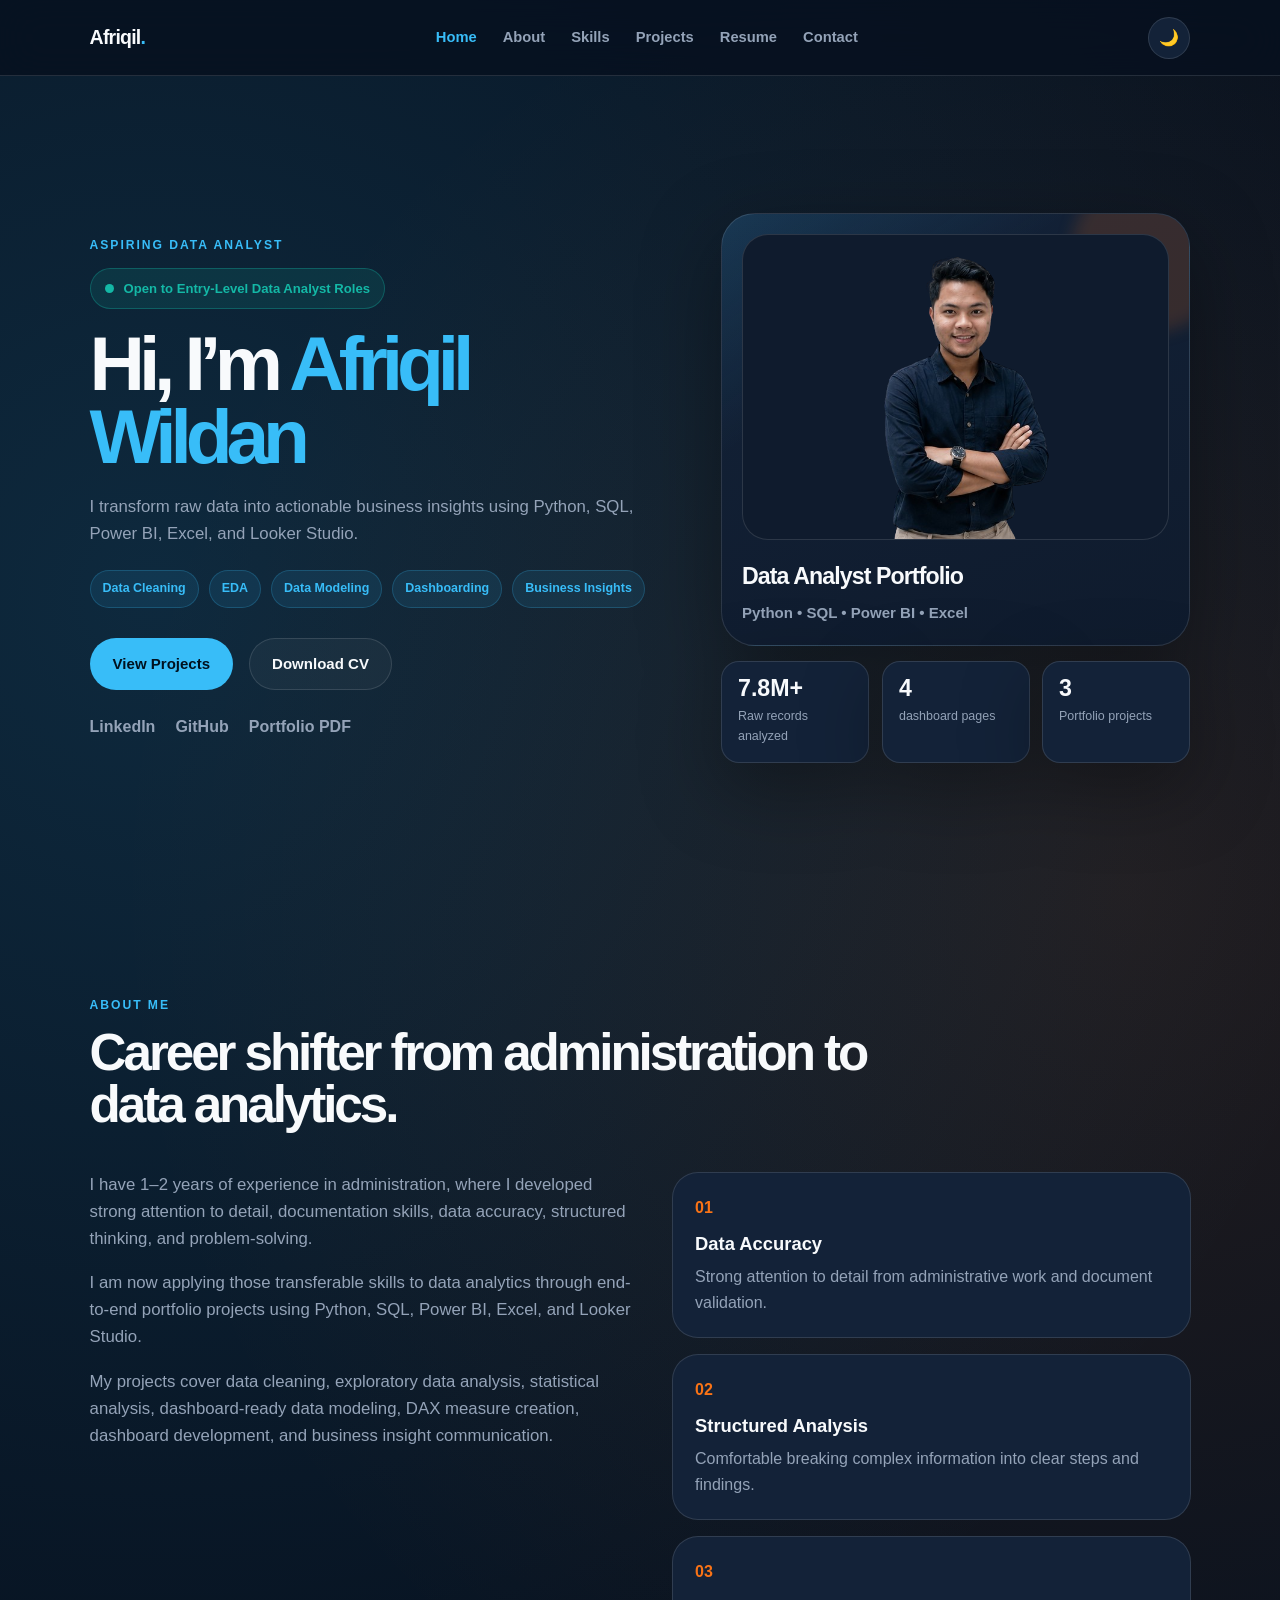
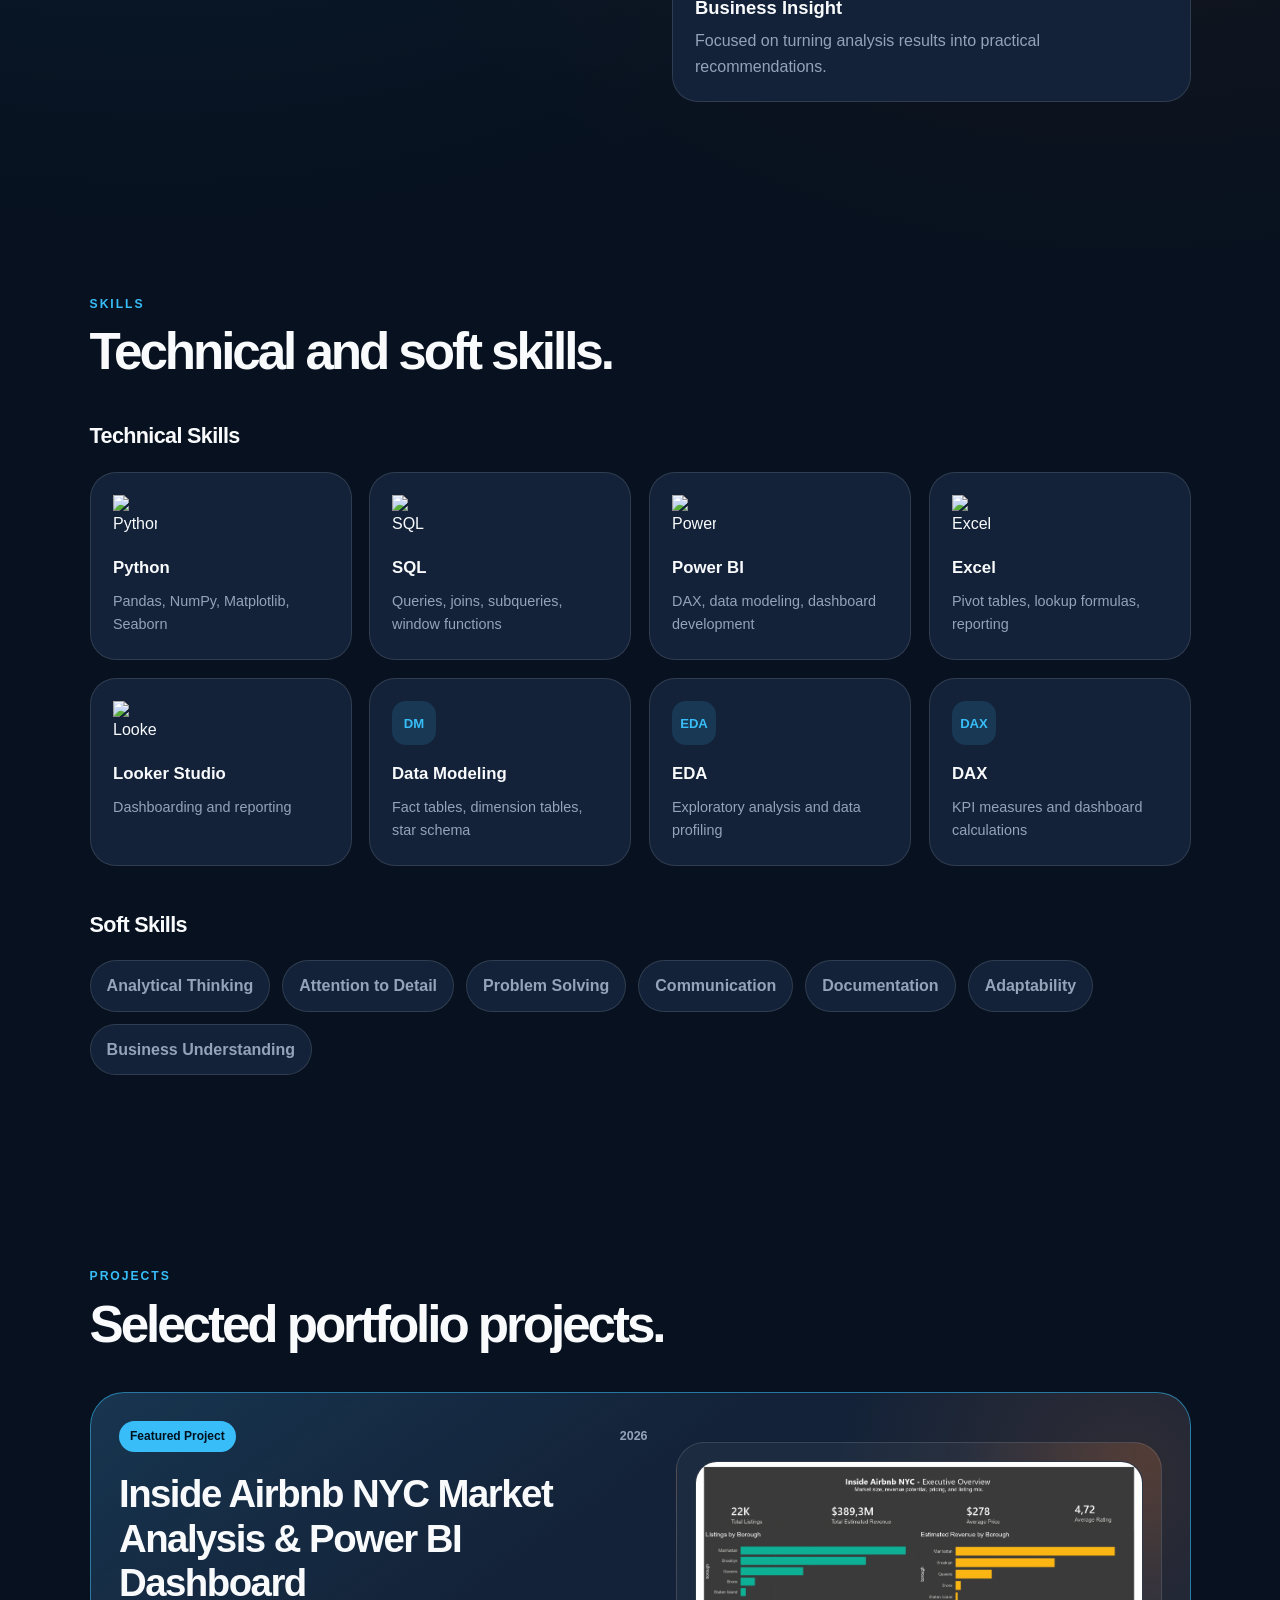
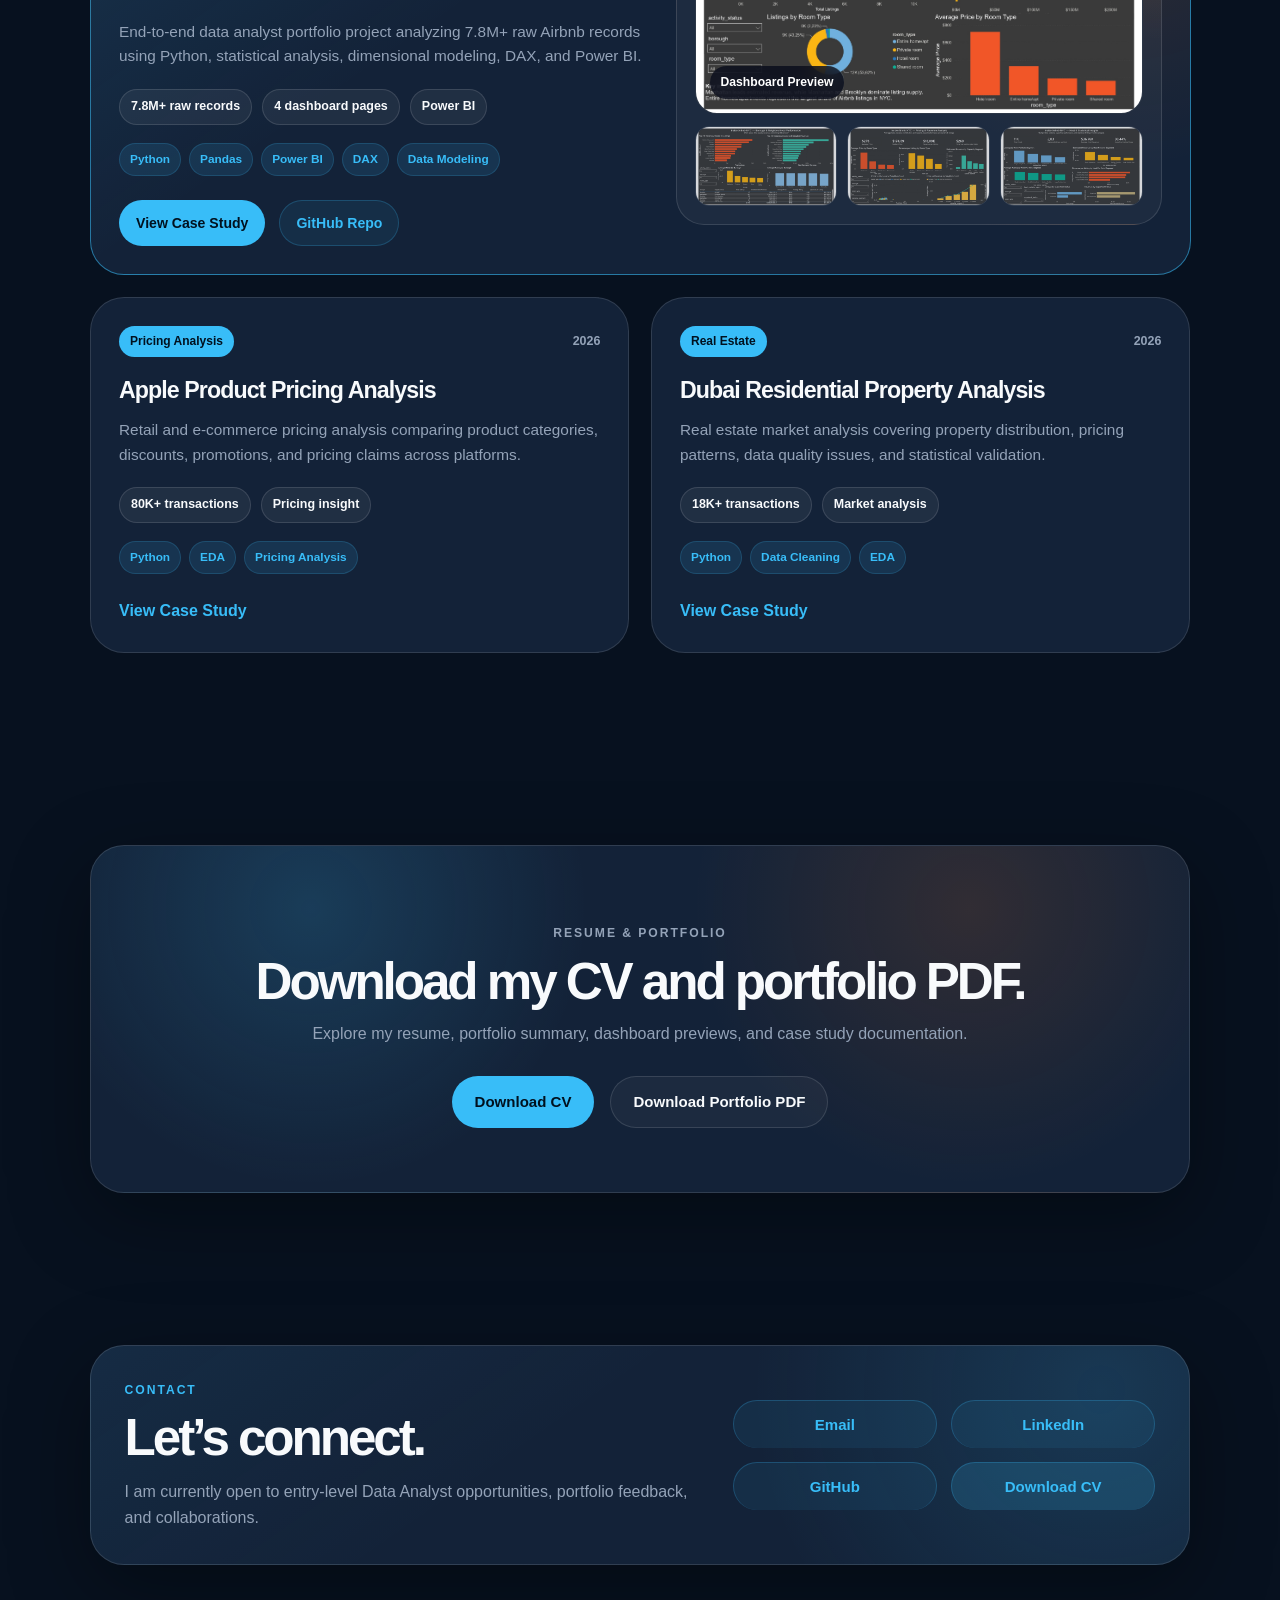
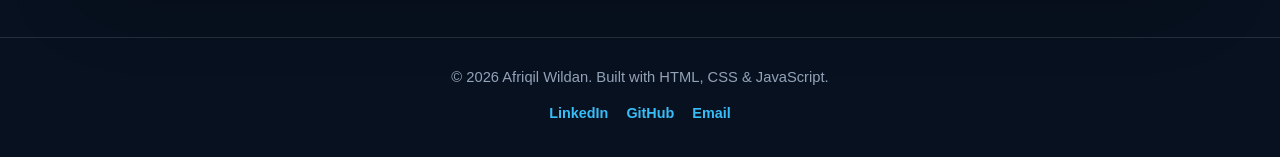
==== commit 1c1f18db: "Add favicon assets" ====
--- a/index.html
+++ b/index.html
@@ -7,6 +7,33 @@
     <title>Afriqil Wildan | Data Analyst Portfolio</title>
 
     <meta name="description" content="Afriqil Wildan - Data Analyst portfolio showcasing Python, SQL, Power BI, data cleaning, EDA, and dashboard projects.">
+<!-- Primary Meta Tags -->
+<title>Afriqil Wildan | Data Analyst Portfolio</title>
+<meta name="title" content="Afriqil Wildan | Data Analyst Portfolio">
+<meta name="description" content="Personal data analyst portfolio showcasing Python, SQL, Power BI dashboards, case studies, resume, and end-to-end analytics projects.">
+
+<!-- Open Graph / Facebook / LinkedIn / WhatsApp -->
+<meta property="og:type" content="website">
+<meta property="og:url" content="https://afriqil.github.io/afriqil-portofolio/">
+<meta property="og:title" content="Afriqil Wildan | Data Analyst Portfolio">
+<meta property="og:description" content="Explore my data analyst portfolio featuring Python, SQL, Power BI dashboards, case studies, resume, and end-to-end analytics projects.">
+<meta property="og:image" content="https://afriqil.github.io/afriqil-portofolio/assets/og-image.png">
+<meta property="og:image:width" content="1200">
+<meta property="og:image:height" content="630">
+
+<!-- Twitter / X -->
+<meta name="twitter:card" content="summary_large_image">
+<meta name="twitter:url" content="https://afriqil.github.io/afriqil-portofolio/">
+<meta name="twitter:title" content="Afriqil Wildan | Data Analyst Portfolio">
+<meta name="twitter:description" content="Explore my data analyst portfolio featuring Python, SQL, Power BI dashboards, case studies, resume, and end-to-end analytics projects.">
+<meta name="twitter:image" content="https://afriqil.github.io/afriqil-portofolio/assets/og-image.png">
+
+<link rel="icon" href="assets/favicon.ico">
+<link rel="icon" type="image/png" sizes="32x32" href="assets/favicon-32x32.png">
+<link rel="icon" type="image/png" sizes="16x16" href="assets/favicon-16x16.png">
+<link rel="apple-touch-icon" href="assets/apple-touch-icon.png">
+<link rel="manifest" href="assets/site.webmanifest">
+<meta name="theme-color" content="#07111f">
 
     <link rel="stylesheet" href="style.css" />
 </head>
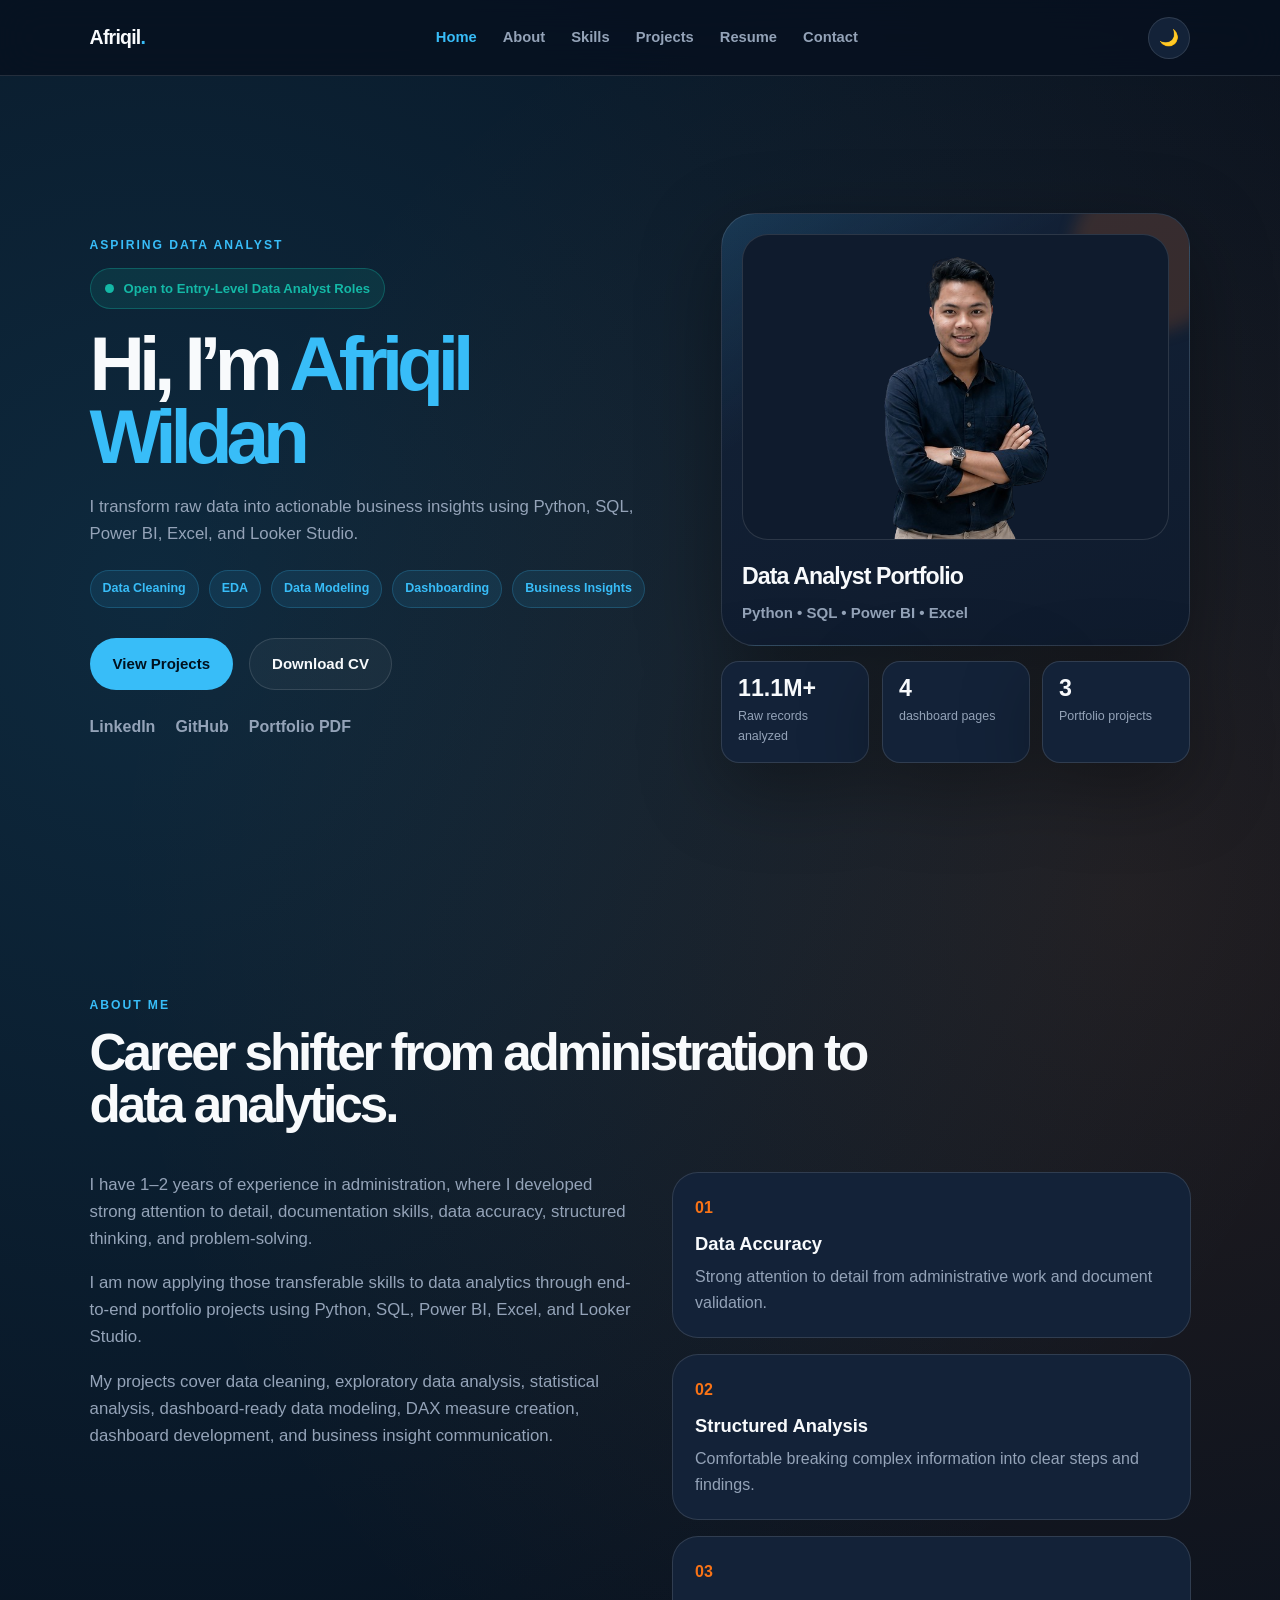
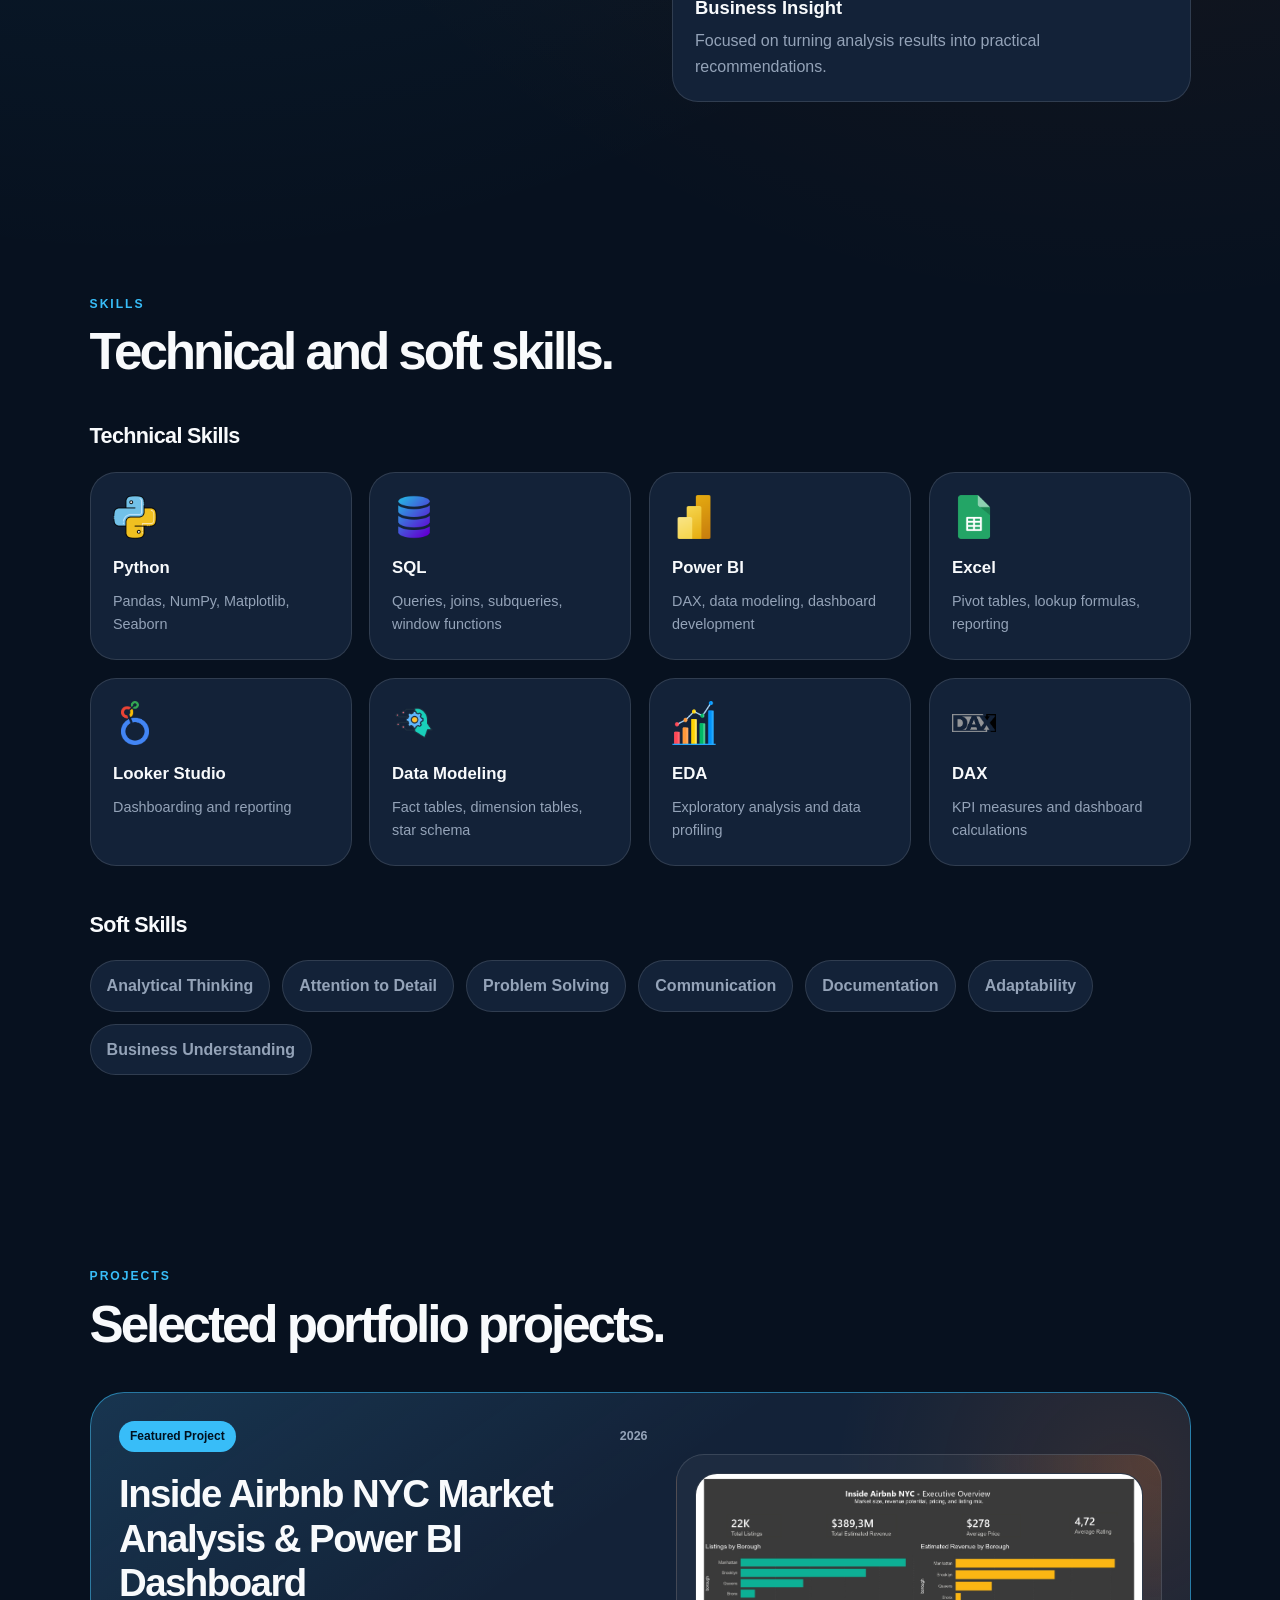
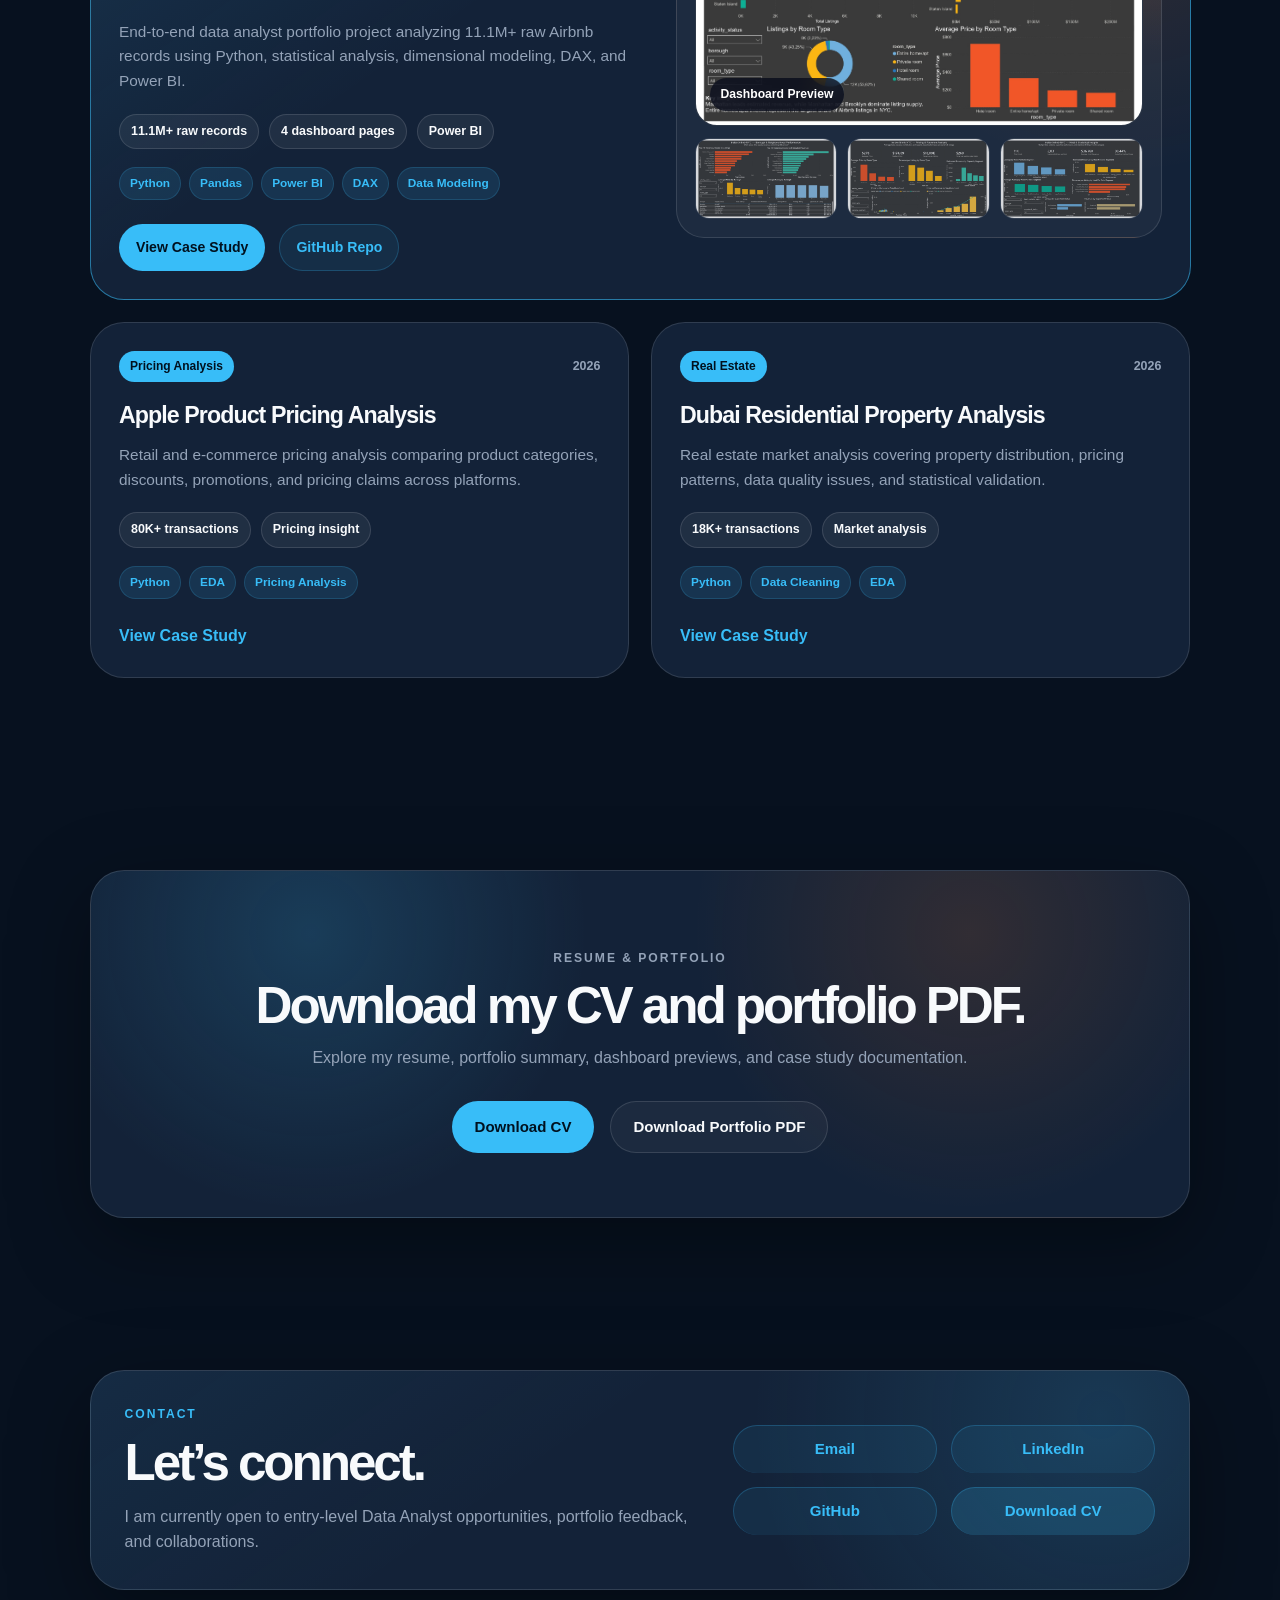
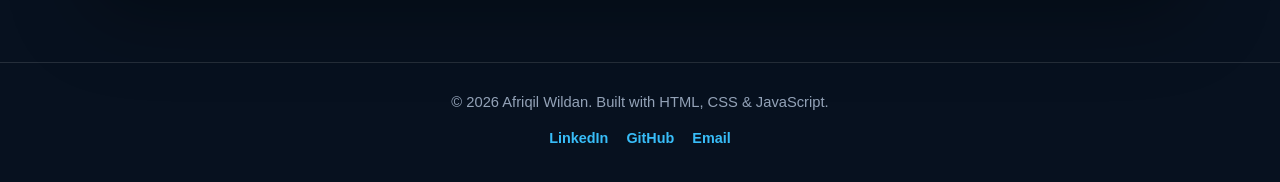
==== commit 940c0606: "update logo and update pages" ====
--- a/index.html
+++ b/index.html
@@ -123,7 +123,7 @@
 
                 <div class="hero-metrics">
                     <div class="metric-card">
-                        <h3><span class="counter" data-target="7.8">0</span>M+</h3>
+                        <h3><span class="counter" data-target="11.1">0</span>M+</h3>
                         <p>Raw records analyzed</p>
                     </div>
 
@@ -200,49 +200,49 @@
 
                     <div class="technical-grid">
                         <article class="technical-card">
-                            <img src="assets/logos/python.svg" alt="Python logo" />
+                            <img src="assets/logos/python.png" alt="Python logo" />
                             <h4>Python</h4>
                             <p>Pandas, NumPy, Matplotlib, Seaborn</p>
                         </article>
 
                         <article class="technical-card">
-                            <img src="assets/logos/sql.svg" alt="SQL logo" />
+                            <img src="assets/logos/database.png" alt="SQL logo" />
                             <h4>SQL</h4>
                             <p>Queries, joins, subqueries, window functions</p>
                         </article>
 
                         <article class="technical-card">
-                            <img src="assets/logos/powerbi.svg" alt="Power BI logo" />
+                            <img src="assets/logos/powerbi.png" alt="Power BI logo" />
                             <h4>Power BI</h4>
                             <p>DAX, data modeling, dashboard development</p>
                         </article>
 
                         <article class="technical-card">
-                            <img src="assets/logos/excel.svg" alt="Excel logo" />
+                            <img src="assets/logos/sheets.png" alt="Excel logo" />
                             <h4>Excel</h4>
                             <p>Pivot tables, lookup formulas, reporting</p>
                         </article>
 
                         <article class="technical-card">
-                            <img src="assets/logos/lookerstudio.svg" alt="Looker Studio logo" />
+                            <img src="assets/logos/google-looker-seeklogo.png" alt="Looker Studio logo" />
                             <h4>Looker Studio</h4>
                             <p>Dashboarding and reporting</p>
                         </article>
 
                         <article class="technical-card no-logo">
-                            <div class="skill-icon">DM</div>
+                            <img src="assets/logos/machine-learning.png" alt="Data Modeling logo" />
                             <h4>Data Modeling</h4>
                             <p>Fact tables, dimension tables, star schema</p>
                         </article>
 
                         <article class="technical-card no-logo">
-                            <div class="skill-icon">EDA</div>
+                            <img src="assets/logos/analysis.png" alt="EDA logo" />
                             <h4>EDA</h4>
                             <p>Exploratory analysis and data profiling</p>
                         </article>
 
                         <article class="technical-card no-logo">
-                            <div class="skill-icon">DAX</div>
+                            <img src="assets/logos/dax-seeklogo.png" alt="DAX logo" />
                             <h4>DAX</h4>
                             <p>KPI measures and dashboard calculations</p>
                         </article>
@@ -287,11 +287,11 @@
         <h3>Inside Airbnb NYC Market Analysis & Power BI Dashboard</h3>
 
         <p>
-            End-to-end data analyst portfolio project analyzing 7.8M+ raw Airbnb records using Python, statistical analysis, dimensional modeling, DAX, and Power BI.
+            End-to-end data analyst portfolio project analyzing 11.1M+ raw Airbnb records using Python, statistical analysis, dimensional modeling, DAX, and Power BI.
         </p>
 
         <div class="project-meta">
-            <span>7.8M+ raw records</span>
+            <span>11.1M+ raw records</span>
             <span>4 dashboard pages</span>
             <span>Power BI</span>
         </div>
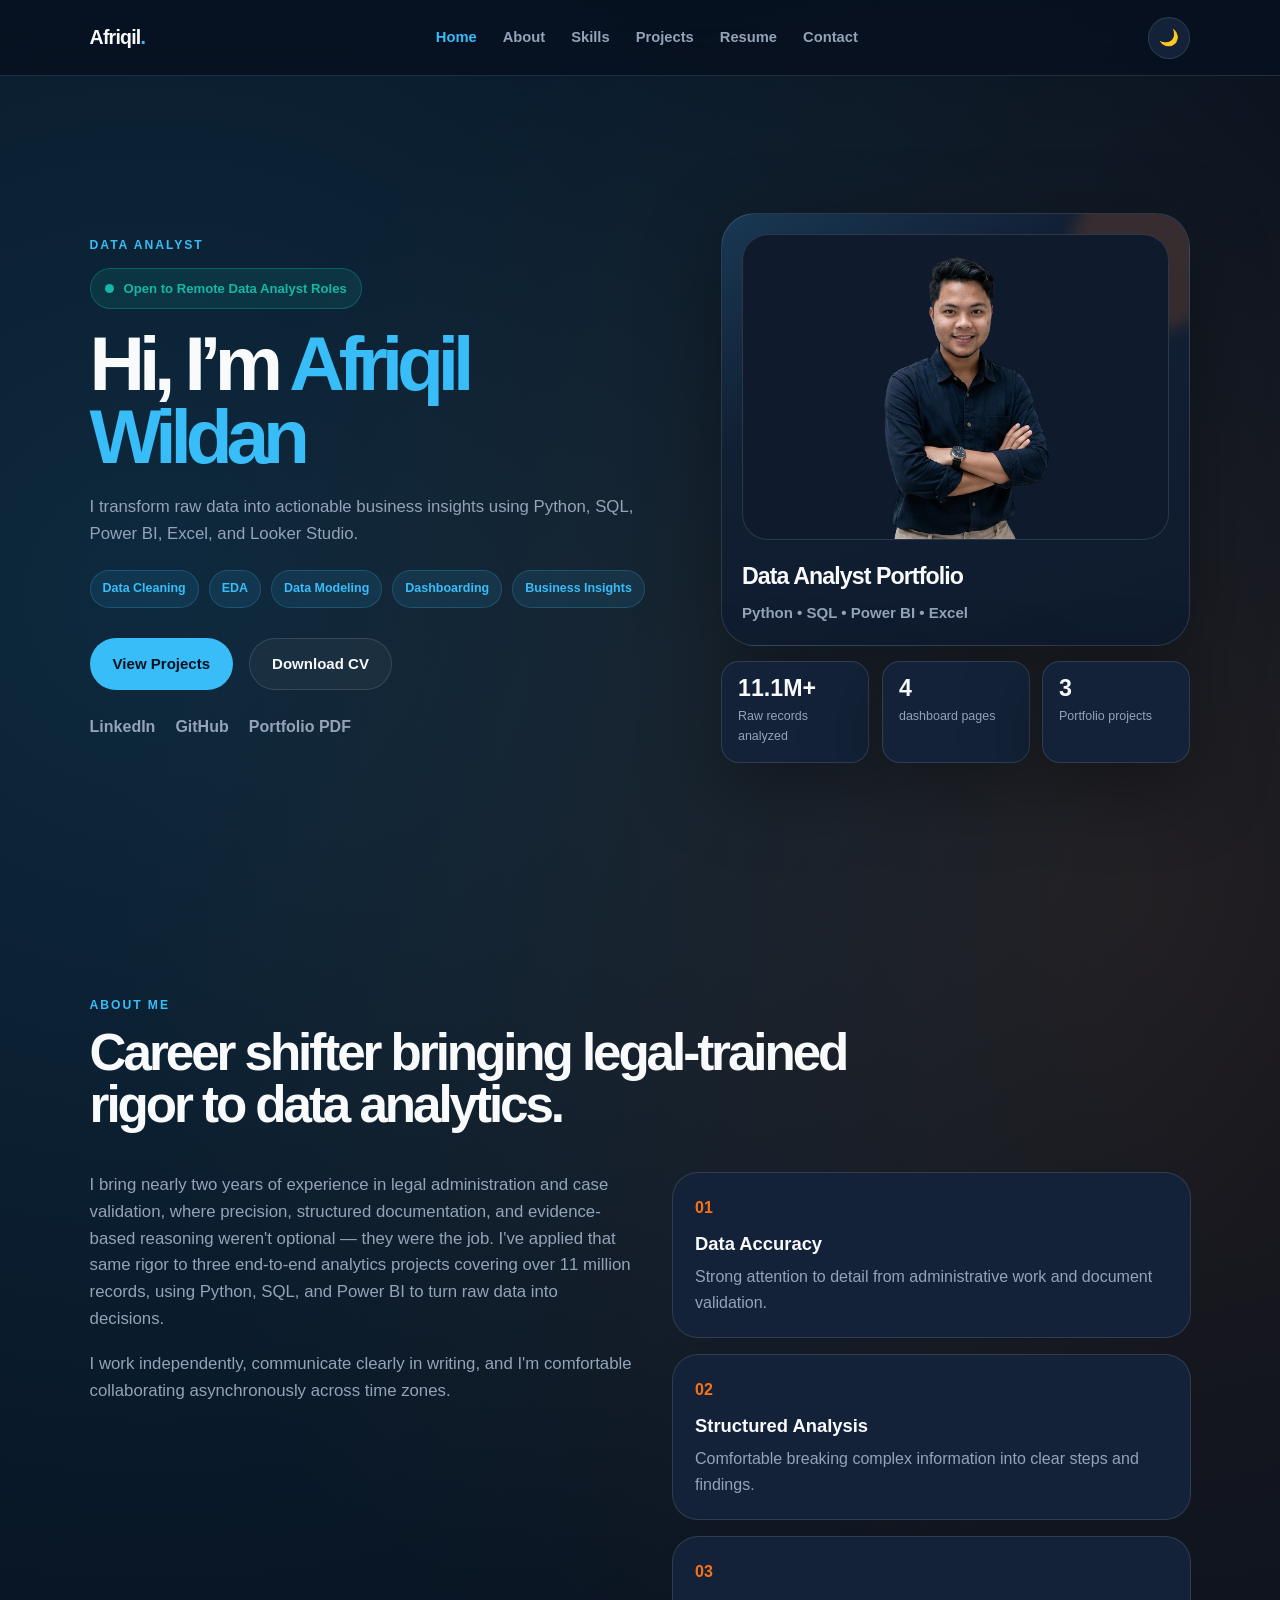
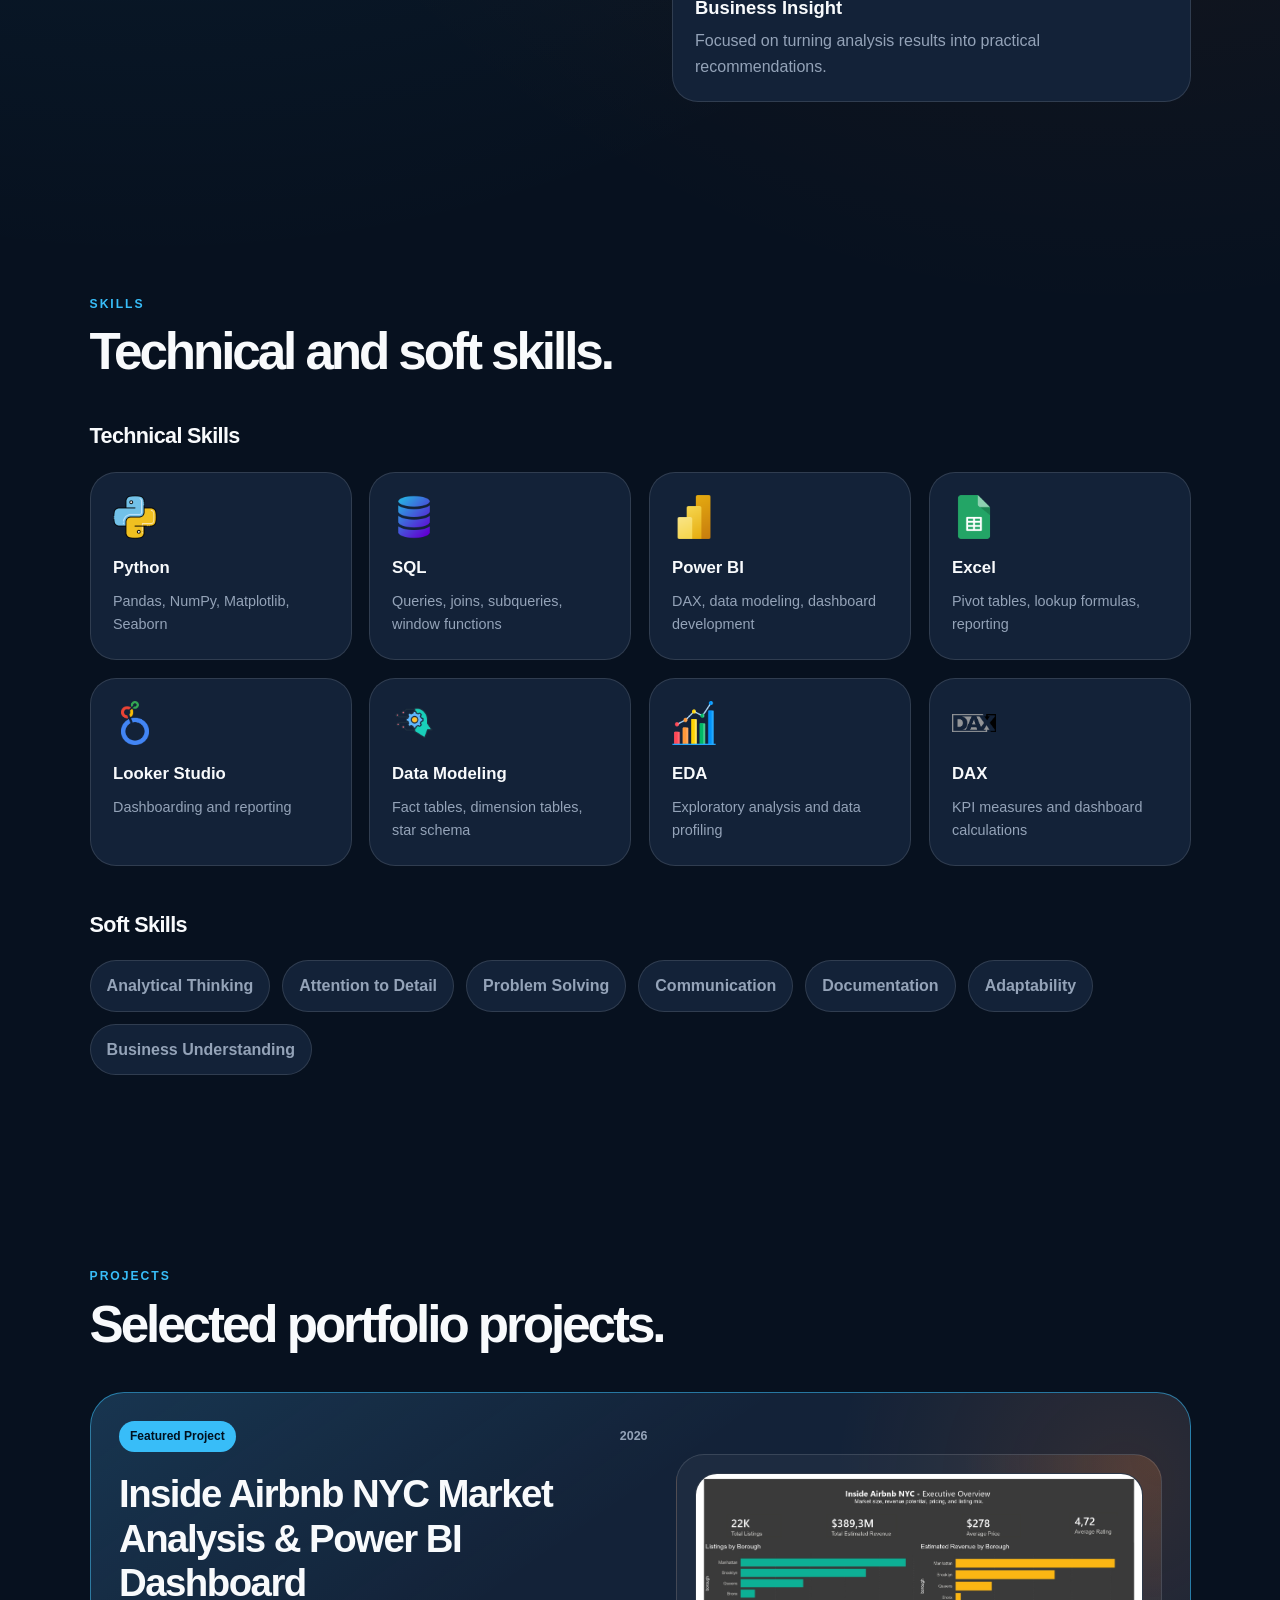
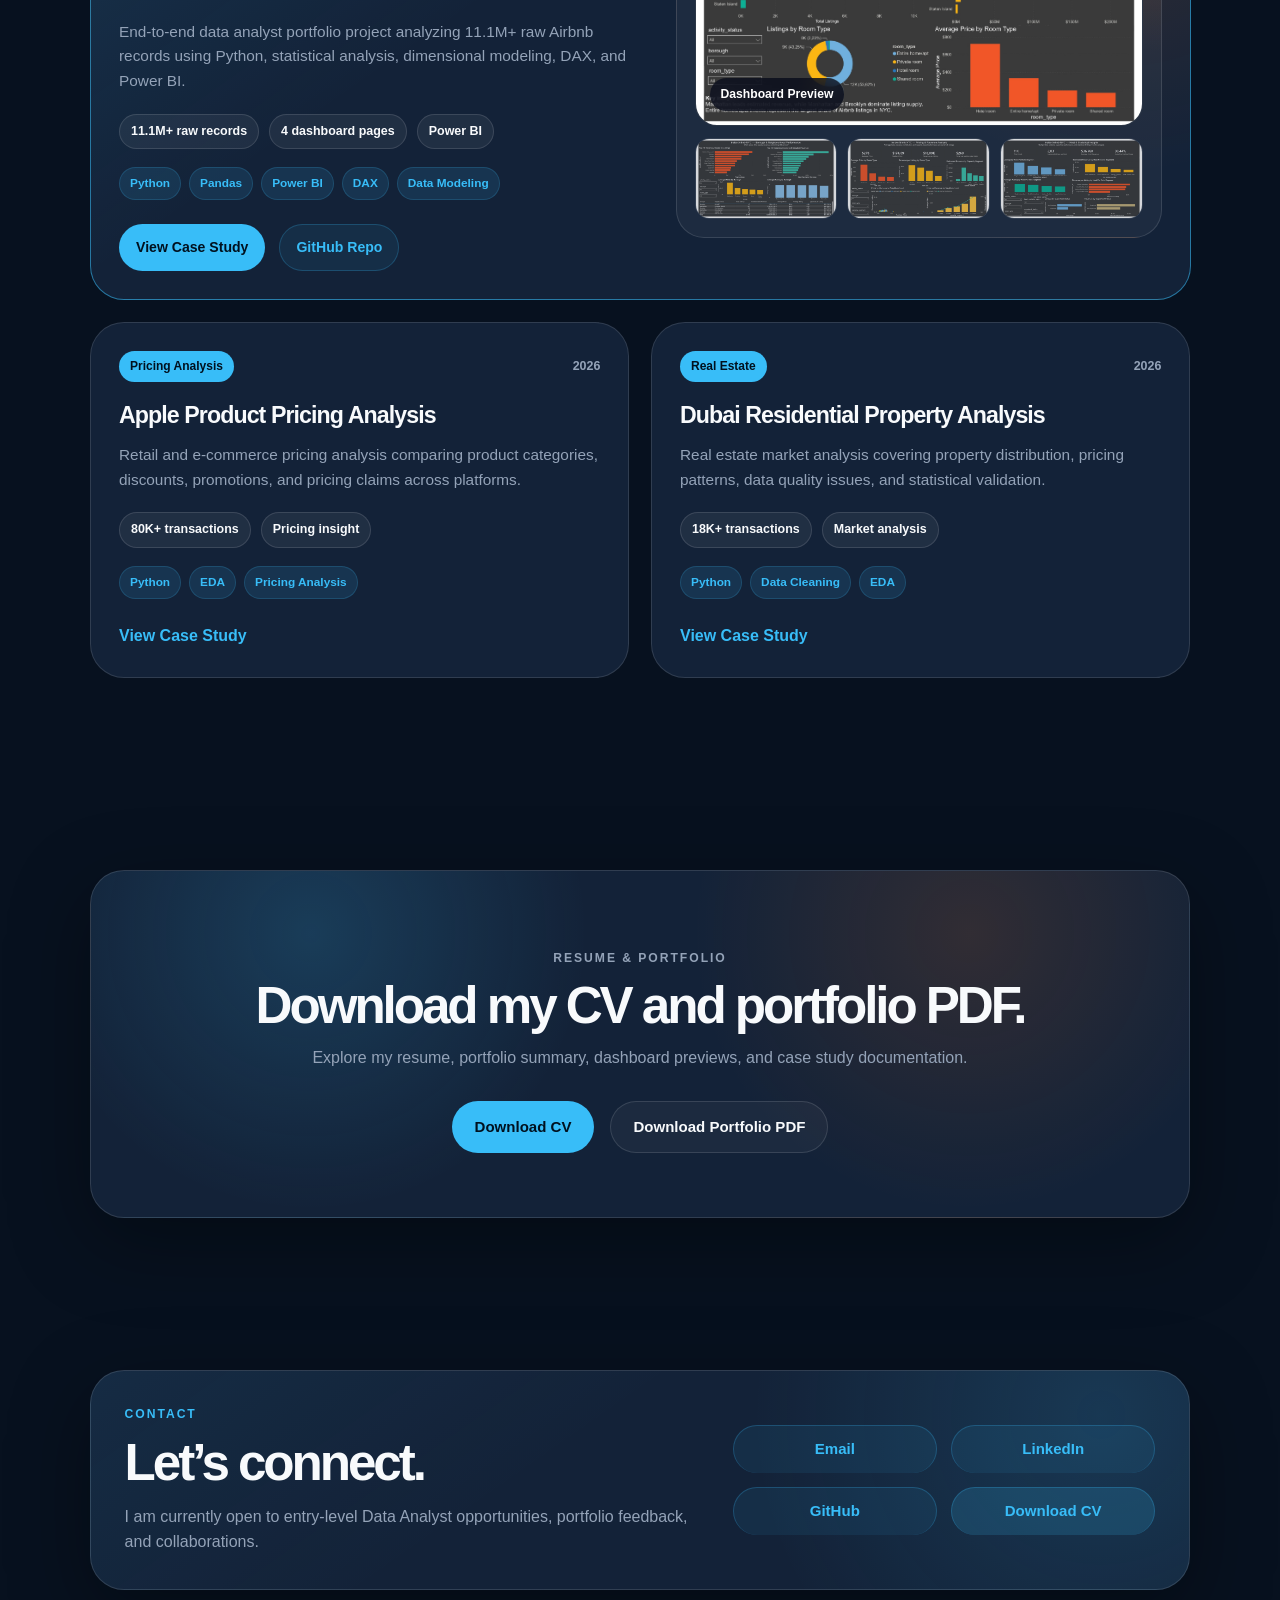
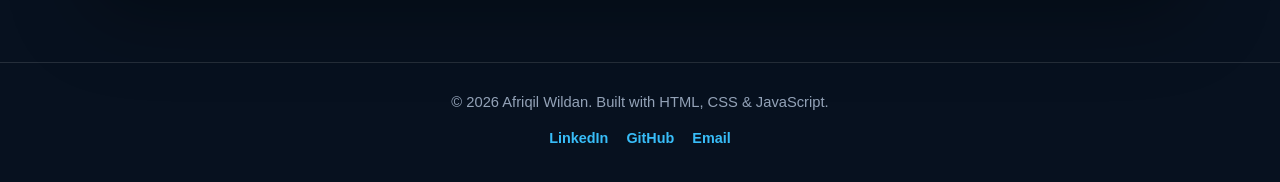
==== commit d7fa956f: "update index.html" ====
--- a/index.html
+++ b/index.html
@@ -74,10 +74,10 @@
         <!-- HERO SECTION -->
         <section class="hero section" id="home">
             <div class="hero-content reveal">
-                <p class="section-label">Aspiring Data Analyst</p>
+                <p class="section-label">Data Analyst</p>
                 <div class="availability-badge">
     <span></span>
-    Open to Entry-Level Data Analyst Roles
+    Open to Remote Data Analyst Roles
 </div>
 
                 <h1>
@@ -145,21 +145,17 @@
         <section class="section about" id="about">
             <div class="section-heading reveal">
                 <p class="section-label">About Me</p>
-                <h2>Career shifter from administration to data analytics.</h2>
+                <h2>Career shifter bringing legal-trained rigor to data analytics.</h2>
             </div>
 
             <div class="about-grid">
                 <div class="about-text reveal">
                     <p>
-                        I have 1–2 years of experience in administration, where I developed strong attention to detail, documentation skills, data accuracy, structured thinking, and problem-solving.
+                        I bring nearly two years of experience in legal administration and case validation, where precision, structured documentation, and evidence-based reasoning weren't optional — they were the job. I've applied that same rigor to three end-to-end analytics projects covering over 11 million records, using Python, SQL, and Power BI to turn raw data into decisions.
                     </p>
 
                     <p>
-                        I am now applying those transferable skills to data analytics through end-to-end portfolio projects using Python, SQL, Power BI, Excel, and Looker Studio.
-                    </p>
-
-                    <p>
-                        My projects cover data cleaning, exploratory data analysis, statistical analysis, dashboard-ready data modeling, DAX measure creation, dashboard development, and business insight communication.
+                        I work independently, communicate clearly in writing, and I'm comfortable collaborating asynchronously across time zones.
                     </p>
                 </div>
 
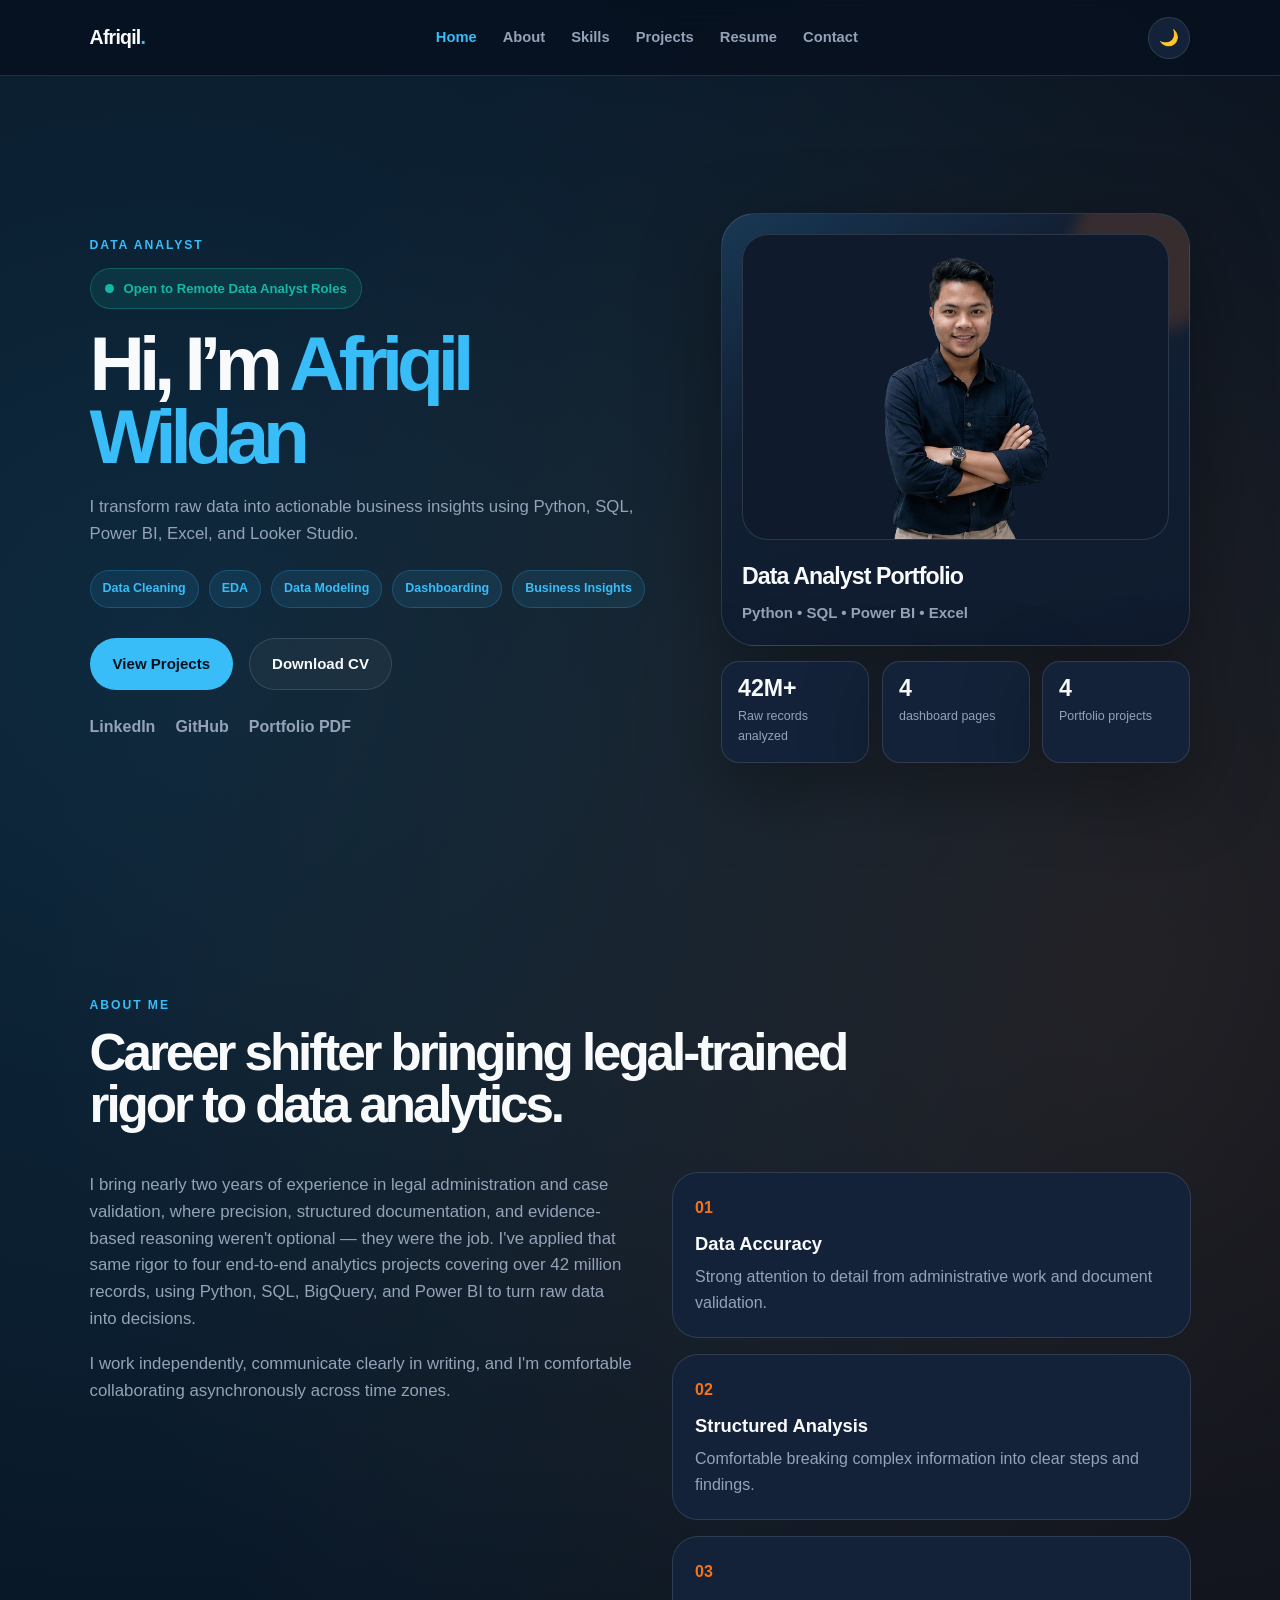
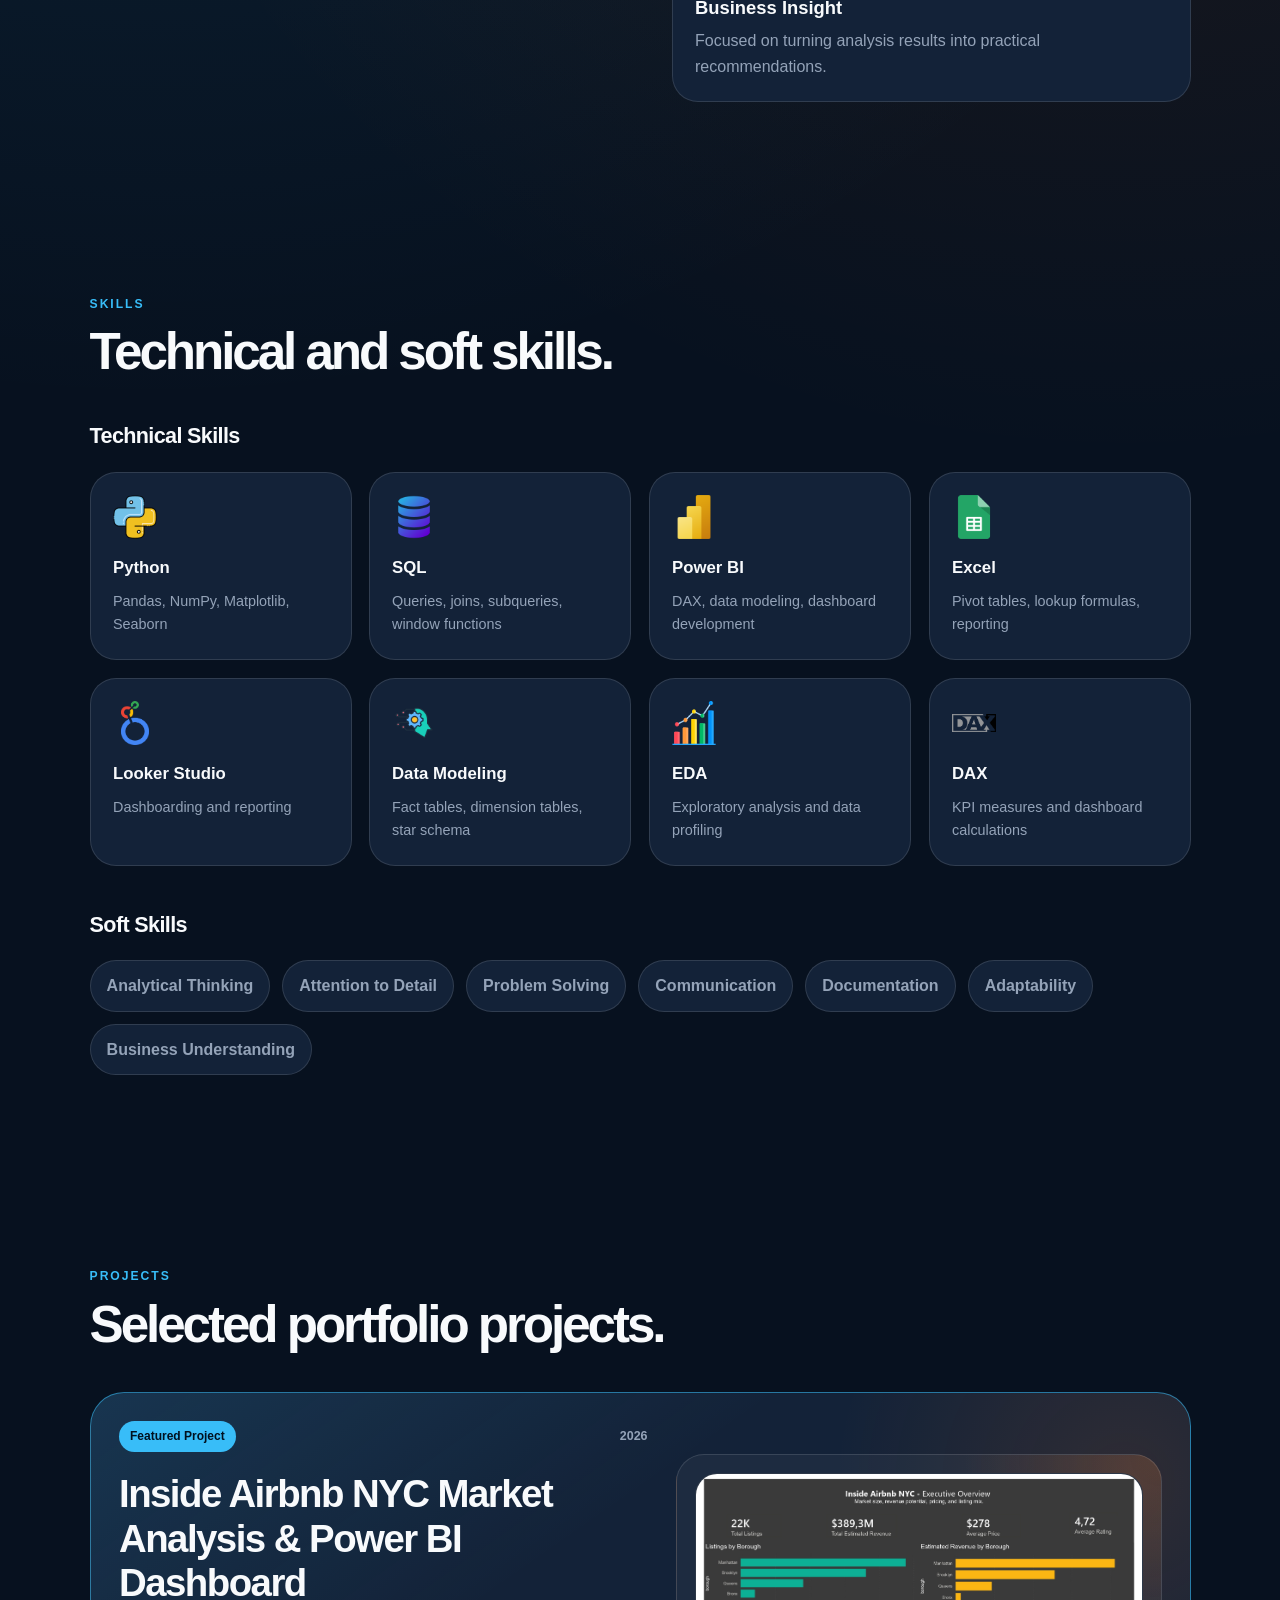
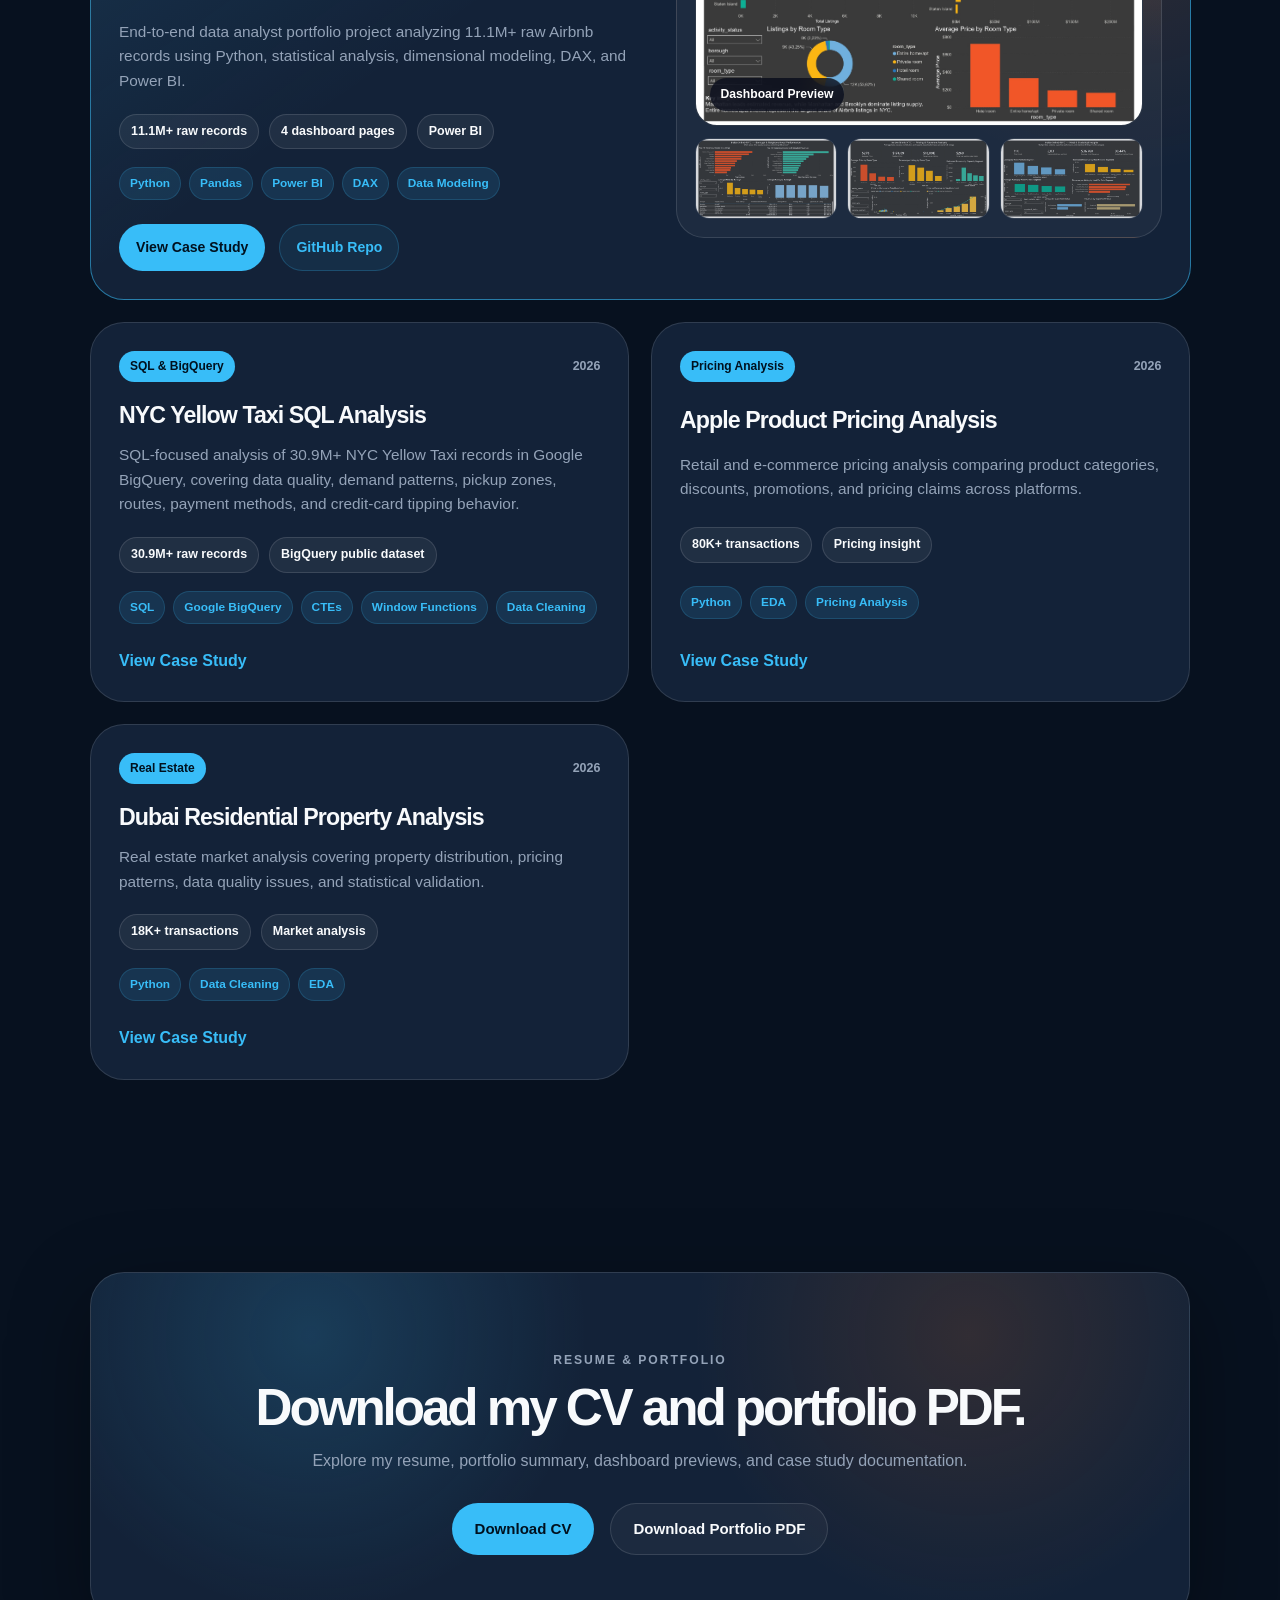
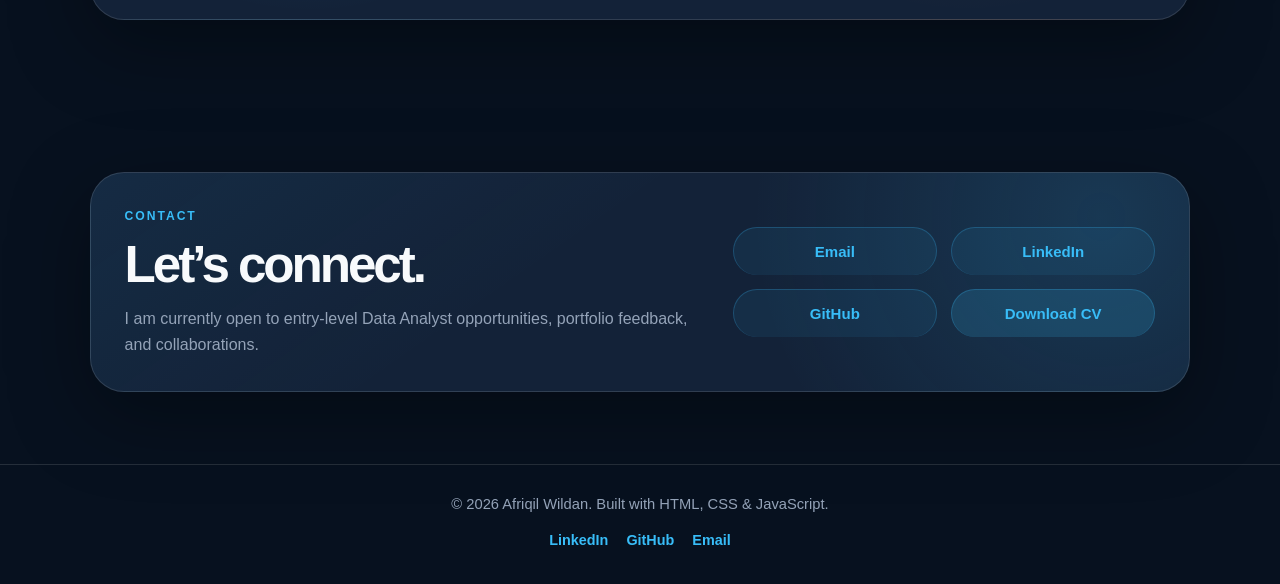
==== commit d813d1a5: "update project" ====
--- a/index.html
+++ b/index.html
@@ -123,7 +123,7 @@
 
                 <div class="hero-metrics">
                     <div class="metric-card">
-                        <h3><span class="counter" data-target="11.1">0</span>M+</h3>
+                        <h3><span class="counter" data-target="42">0</span>M+</h3>
                         <p>Raw records analyzed</p>
                     </div>
 
@@ -133,7 +133,7 @@
                     </div>
 
                     <div class="metric-card">
-                        <h3><span class="counter" data-target="3">0</span></h3>
+                        <h3><span class="counter" data-target="4">0</span></h3>
                         <p>Portfolio projects</p>
                     </div>
                 </div>
@@ -151,7 +151,7 @@
             <div class="about-grid">
                 <div class="about-text reveal">
                     <p>
-                        I bring nearly two years of experience in legal administration and case validation, where precision, structured documentation, and evidence-based reasoning weren't optional — they were the job. I've applied that same rigor to three end-to-end analytics projects covering over 11 million records, using Python, SQL, and Power BI to turn raw data into decisions.
+                        I bring nearly two years of experience in legal administration and case validation, where precision, structured documentation, and evidence-based reasoning weren't optional — they were the job. I've applied that same rigor to four end-to-end analytics projects covering over 42 million records, using Python, SQL, BigQuery, and Power BI to turn raw data into decisions.
                     </p>
 
                     <p>
@@ -319,6 +319,34 @@
         </div>
     </div>
 </article>
+
+                <article class="project-card reveal">
+                    <div class="project-header">
+                        <span class="project-badge">SQL & BigQuery</span>
+                        <span class="project-year">2026</span>
+                    </div>
+
+                    <h3>NYC Yellow Taxi SQL Analysis</h3>
+
+                    <p>
+                        SQL-focused analysis of 30.9M+ NYC Yellow Taxi records in Google BigQuery, covering data quality, demand patterns, pickup zones, routes, payment methods, and credit-card tipping behavior.
+                    </p>
+
+                    <div class="project-meta">
+                        <span>30.9M+ raw records</span>
+                        <span>BigQuery public dataset</span>
+                    </div>
+
+                    <div class="project-stack">
+                        <span>SQL</span>
+                        <span>Google BigQuery</span>
+                        <span>CTEs</span>
+                        <span>Window Functions</span>
+                        <span>Data Cleaning</span>
+                    </div>
+
+                    <a href="project-taxi.html" target="_blank" class="project-link">View Case Study</a>
+                </article>
 
                 <article class="project-card reveal">
                     <div class="project-header">
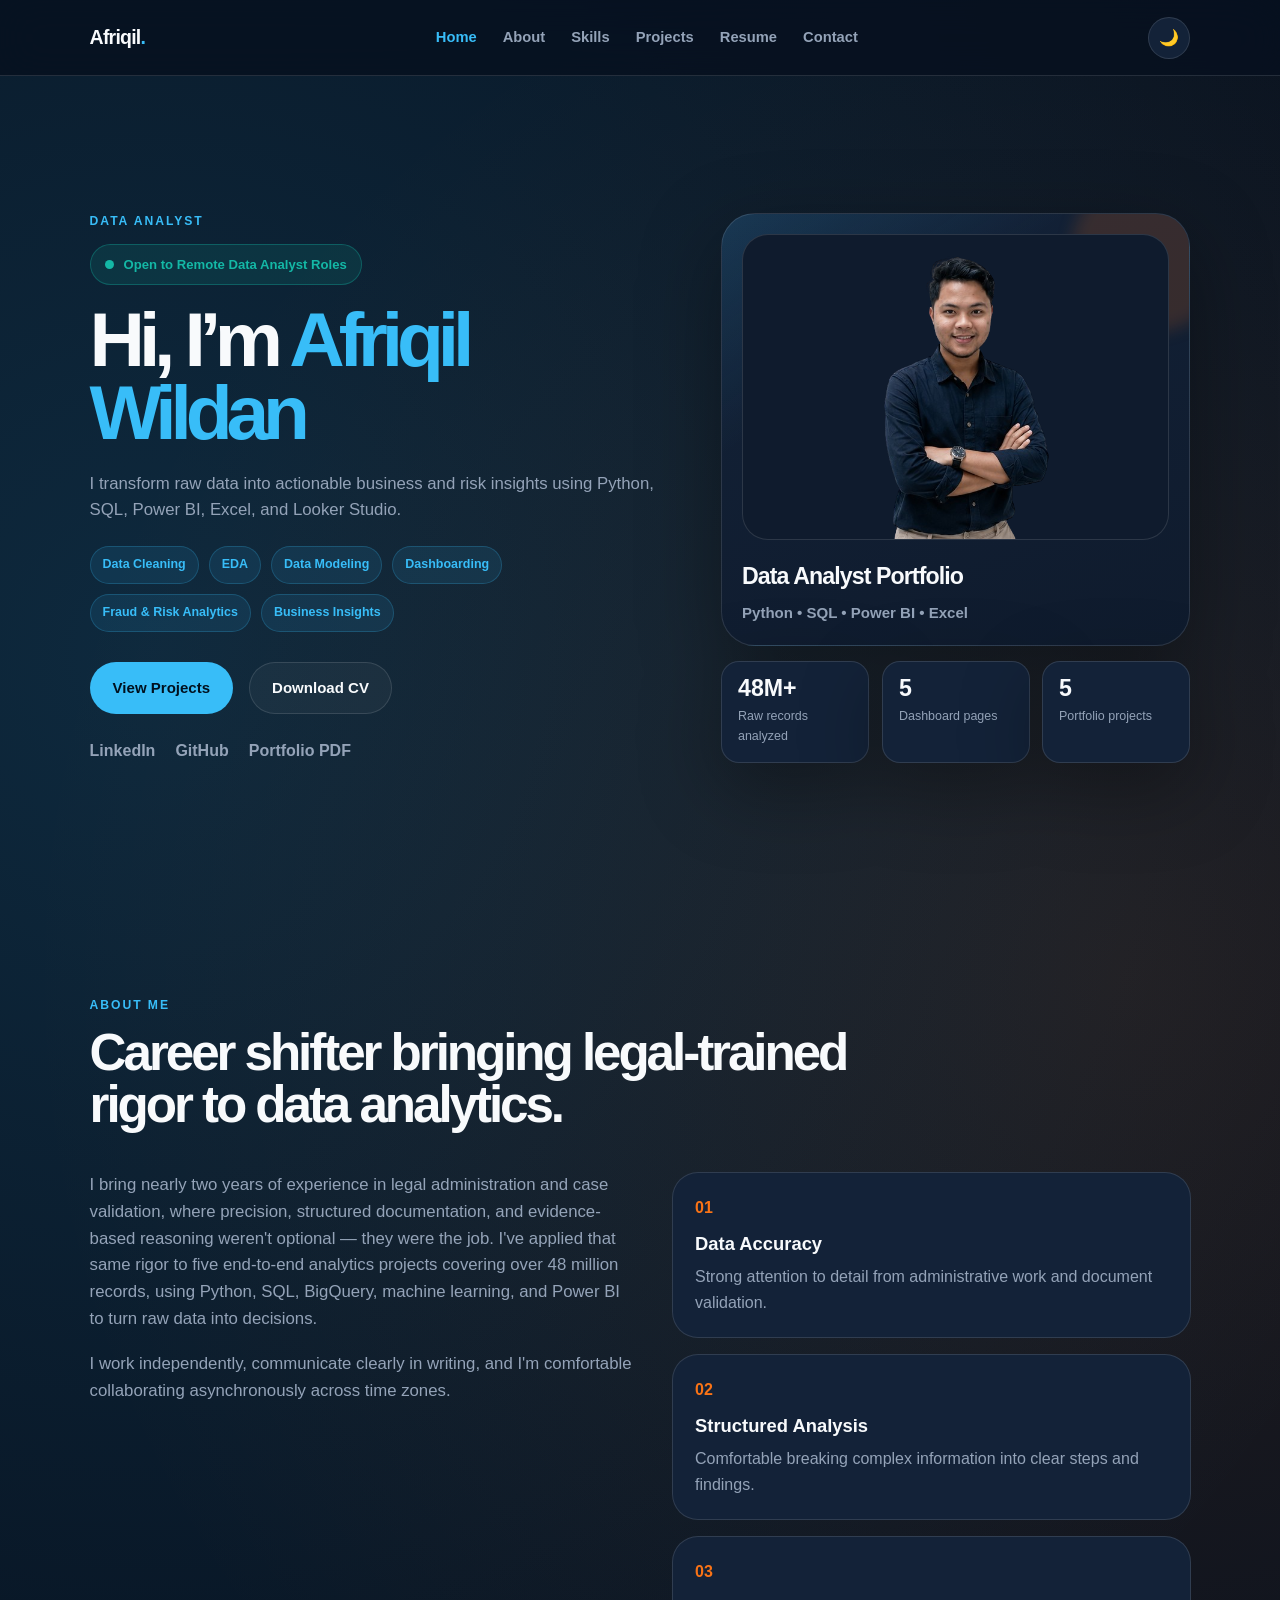
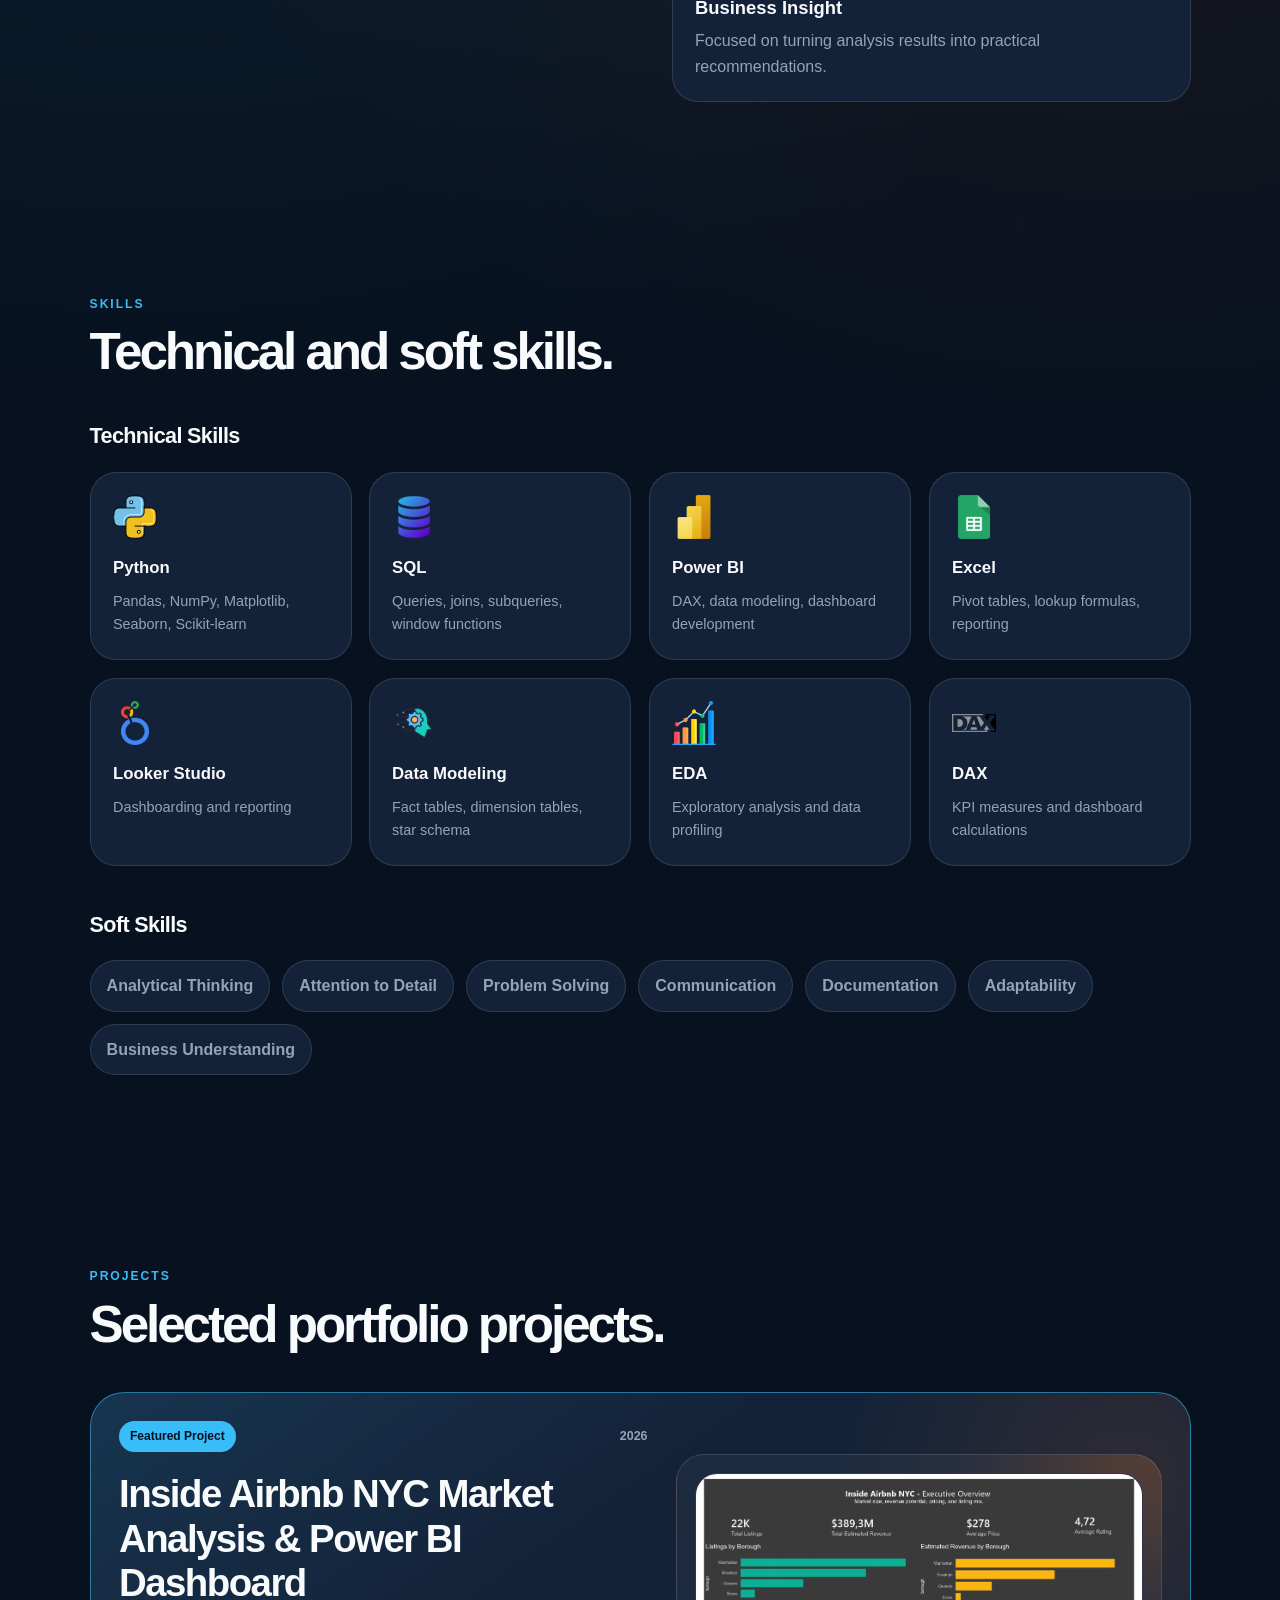
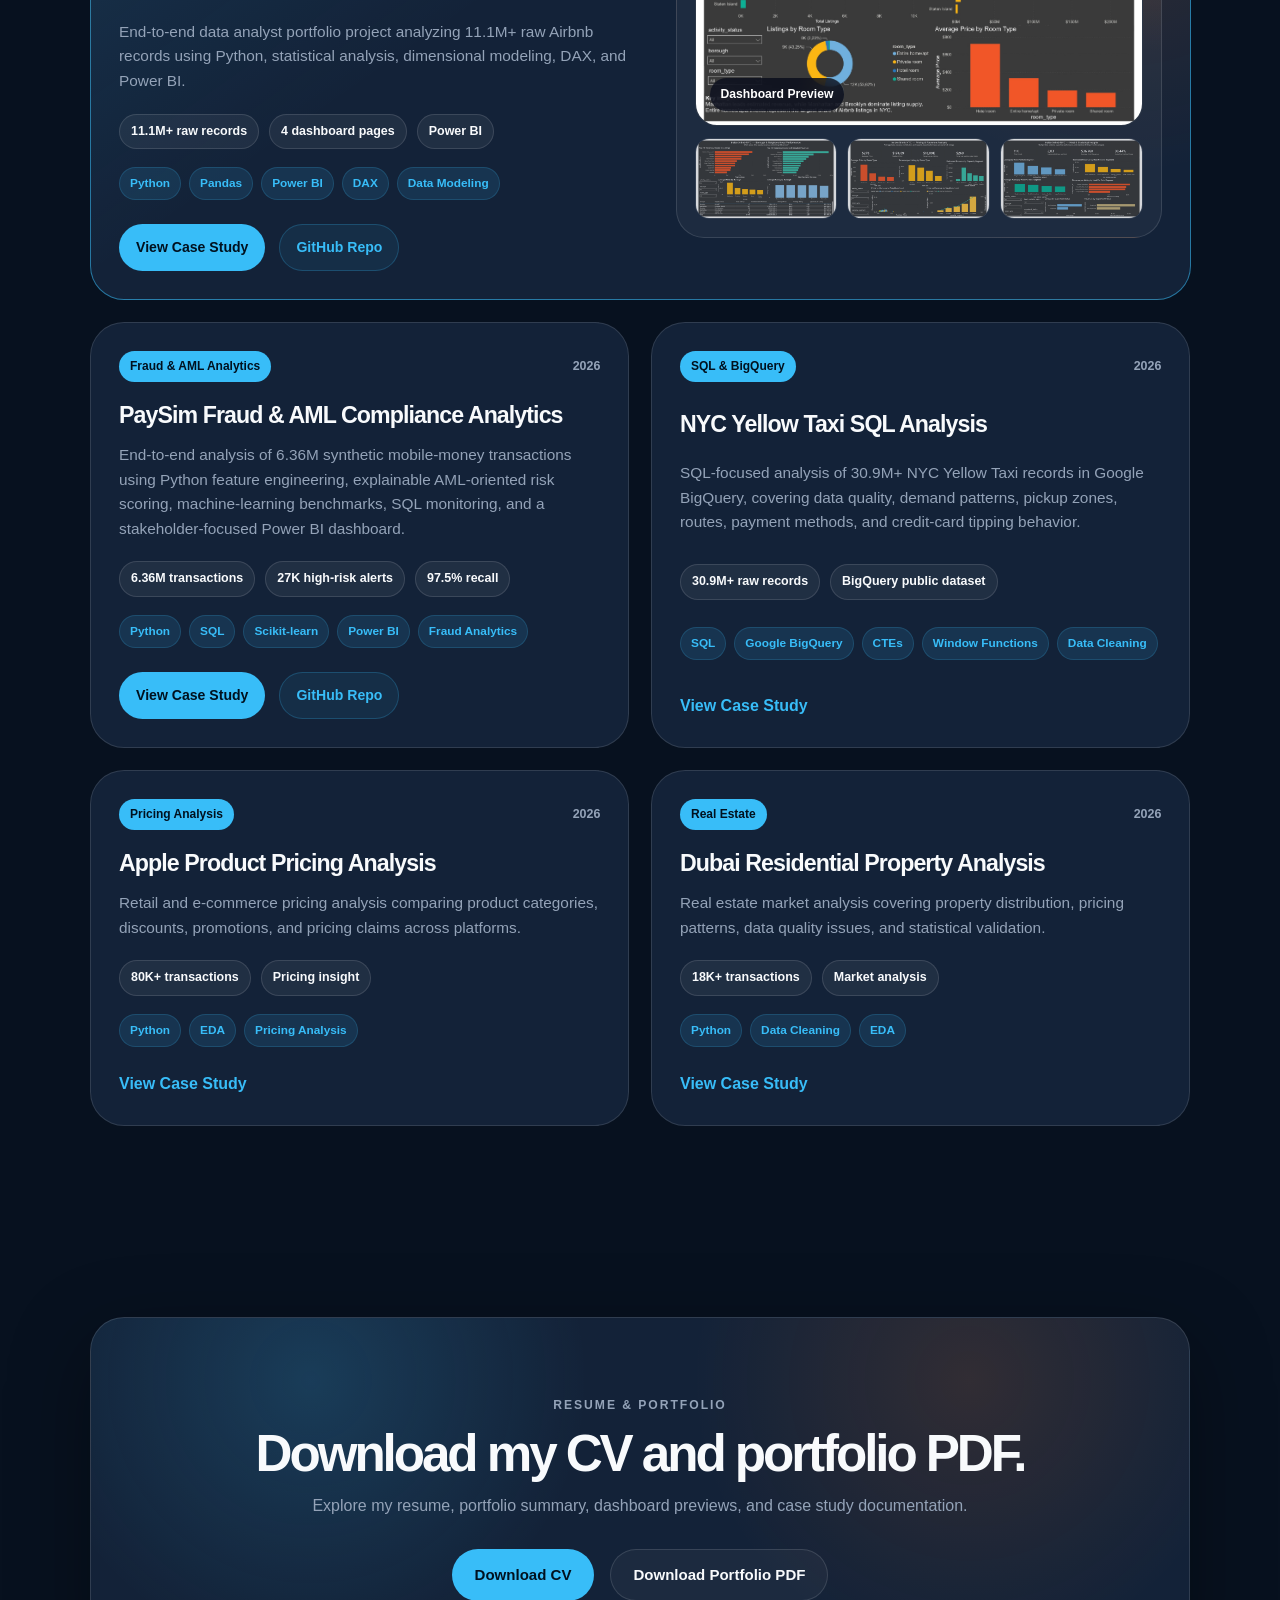
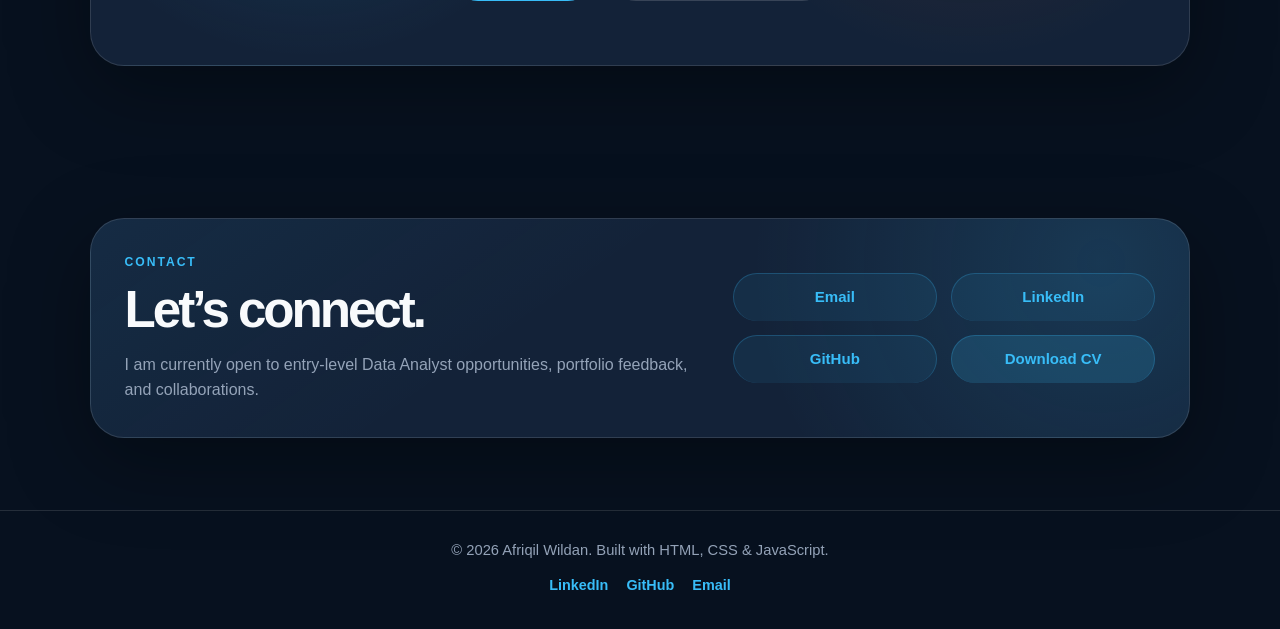
==== commit 51ab8753: "Update portfolio with PaySim fraud analytics project" ====
--- a/index.html
+++ b/index.html
@@ -4,19 +4,16 @@
     <meta charset="UTF-8" />
     <meta name="viewport" content="width=device-width, initial-scale=1.0" />
 
-    <title>Afriqil Wildan | Data Analyst Portfolio</title>
-
-    <meta name="description" content="Afriqil Wildan - Data Analyst portfolio showcasing Python, SQL, Power BI, data cleaning, EDA, and dashboard projects.">
-<!-- Primary Meta Tags -->
+    <!-- Primary Meta Tags -->
 <title>Afriqil Wildan | Data Analyst Portfolio</title>
 <meta name="title" content="Afriqil Wildan | Data Analyst Portfolio">
-<meta name="description" content="Personal data analyst portfolio showcasing Python, SQL, Power BI dashboards, case studies, resume, and end-to-end analytics projects.">
+<meta name="description" content="Personal data analyst portfolio showcasing Python, SQL, Power BI, fraud and risk analytics, dashboards, case studies, and end-to-end analytics projects.">
 
 <!-- Open Graph / Facebook / LinkedIn / WhatsApp -->
 <meta property="og:type" content="website">
 <meta property="og:url" content="https://afriqil.github.io/afriqil-portofolio/">
 <meta property="og:title" content="Afriqil Wildan | Data Analyst Portfolio">
-<meta property="og:description" content="Explore my data analyst portfolio featuring Python, SQL, Power BI dashboards, case studies, resume, and end-to-end analytics projects.">
+<meta property="og:description" content="Explore my data analyst portfolio featuring Python, SQL, Power BI, fraud and risk analytics, dashboards, case studies, and end-to-end analytics projects.">
 <meta property="og:image" content="https://afriqil.github.io/afriqil-portofolio/assets/og-image.png">
 <meta property="og:image:width" content="1200">
 <meta property="og:image:height" content="630">
@@ -25,7 +22,7 @@
 <meta name="twitter:card" content="summary_large_image">
 <meta name="twitter:url" content="https://afriqil.github.io/afriqil-portofolio/">
 <meta name="twitter:title" content="Afriqil Wildan | Data Analyst Portfolio">
-<meta name="twitter:description" content="Explore my data analyst portfolio featuring Python, SQL, Power BI dashboards, case studies, resume, and end-to-end analytics projects.">
+<meta name="twitter:description" content="Explore my data analyst portfolio featuring Python, SQL, Power BI, fraud and risk analytics, dashboards, case studies, and end-to-end analytics projects.">
 <meta name="twitter:image" content="https://afriqil.github.io/afriqil-portofolio/assets/og-image.png">
 
 <link rel="icon" href="assets/favicon.ico">
@@ -85,7 +82,7 @@
                 </h1>
 
                 <p class="hero-subtitle">
-                    I transform raw data into actionable business insights using Python, SQL, Power BI, Excel, and Looker Studio.
+                    I transform raw data into actionable business and risk insights using Python, SQL, Power BI, Excel, and Looker Studio.
                 </p>
 
                 <div class="core-strengths">
@@ -93,6 +90,7 @@
     <span>EDA</span>
     <span>Data Modeling</span>
     <span>Dashboarding</span>
+    <span>Fraud & Risk Analytics</span>
     <span>Business Insights</span>
 </div>
 
@@ -123,17 +121,17 @@
 
                 <div class="hero-metrics">
                     <div class="metric-card">
-                        <h3><span class="counter" data-target="42">0</span>M+</h3>
+                        <h3><span class="counter" data-target="48">0</span>M+</h3>
                         <p>Raw records analyzed</p>
                     </div>
 
                     <div class="metric-card">
-                        <h3><span class="counter" data-target="4">0</span></h3>
-                        <p>dashboard pages</p>
+                        <h3><span class="counter" data-target="5">0</span></h3>
+                        <p>Dashboard pages</p>
                     </div>
 
                     <div class="metric-card">
-                        <h3><span class="counter" data-target="4">0</span></h3>
+                        <h3><span class="counter" data-target="5">0</span></h3>
                         <p>Portfolio projects</p>
                     </div>
                 </div>
@@ -151,7 +149,7 @@
             <div class="about-grid">
                 <div class="about-text reveal">
                     <p>
-                        I bring nearly two years of experience in legal administration and case validation, where precision, structured documentation, and evidence-based reasoning weren't optional — they were the job. I've applied that same rigor to four end-to-end analytics projects covering over 42 million records, using Python, SQL, BigQuery, and Power BI to turn raw data into decisions.
+                        I bring nearly two years of experience in legal administration and case validation, where precision, structured documentation, and evidence-based reasoning weren't optional — they were the job. I've applied that same rigor to five end-to-end analytics projects covering over 48 million records, using Python, SQL, BigQuery, machine learning, and Power BI to turn raw data into decisions.
                     </p>
 
                     <p>
@@ -198,7 +196,7 @@
                         <article class="technical-card">
                             <img src="assets/logos/python.png" alt="Python logo" />
                             <h4>Python</h4>
-                            <p>Pandas, NumPy, Matplotlib, Seaborn</p>
+                            <p>Pandas, NumPy, Matplotlib, Seaborn, Scikit-learn</p>
                         </article>
 
                         <article class="technical-card">
@@ -302,7 +300,7 @@
 
         <div class="project-actions">
     <a href="project-airbnb.html" class="project-link primary-link">View Case Study</a>
-    <a href="https://github.com/afriqil/Inside-Airbnb-Newyork" target="_blank" class="project-link secondary-link">GitHub Repo</a>
+    <a href="https://github.com/afriqil/Inside-Airbnb-Newyork" target="_blank" rel="noopener noreferrer" class="project-link secondary-link">GitHub Repo</a>
 </div>
     </div>
 
@@ -319,6 +317,41 @@
         </div>
     </div>
 </article>
+
+                <article class="project-card reveal">
+                    <div class="project-header">
+                        <span class="project-badge">Fraud & AML Analytics</span>
+                        <span class="project-year">2026</span>
+                    </div>
+
+                    <h3>PaySim Fraud & AML Compliance Analytics</h3>
+
+                    <p>
+                        End-to-end analysis of 6.36M synthetic mobile-money transactions using Python feature engineering, explainable AML-oriented risk scoring, machine-learning benchmarks, SQL monitoring, and a stakeholder-focused Power BI dashboard.
+                    </p>
+
+                    <div class="project-meta">
+                        <span>6.36M transactions</span>
+                        <span>27K high-risk alerts</span>
+                        <span>97.5% recall</span>
+                    </div>
+
+                    <div class="project-stack">
+                        <span>Python</span>
+                        <span>SQL</span>
+                        <span>Scikit-learn</span>
+                        <span>Power BI</span>
+                        <span>Fraud Analytics</span>
+                    </div>
+
+                    <div class="project-actions">
+                        <a href="project-paysim.html" class="project-link primary-link">View Case Study</a>
+                        <a href="https://github.com/afriqil/paysim-fraud-compliance"
+                           target="_blank"
+                           rel="noopener noreferrer"
+                           class="project-link secondary-link">GitHub Repo</a>
+                    </div>
+                </article>
 
                 <article class="project-card reveal">
                     <div class="project-header">
@@ -345,7 +378,7 @@
                         <span>Data Cleaning</span>
                     </div>
 
-                    <a href="project-taxi.html" target="_blank" class="project-link">View Case Study</a>
+                    <a href="project-taxi.html" class="project-link">View Case Study</a>
                 </article>
 
                 <article class="project-card reveal">
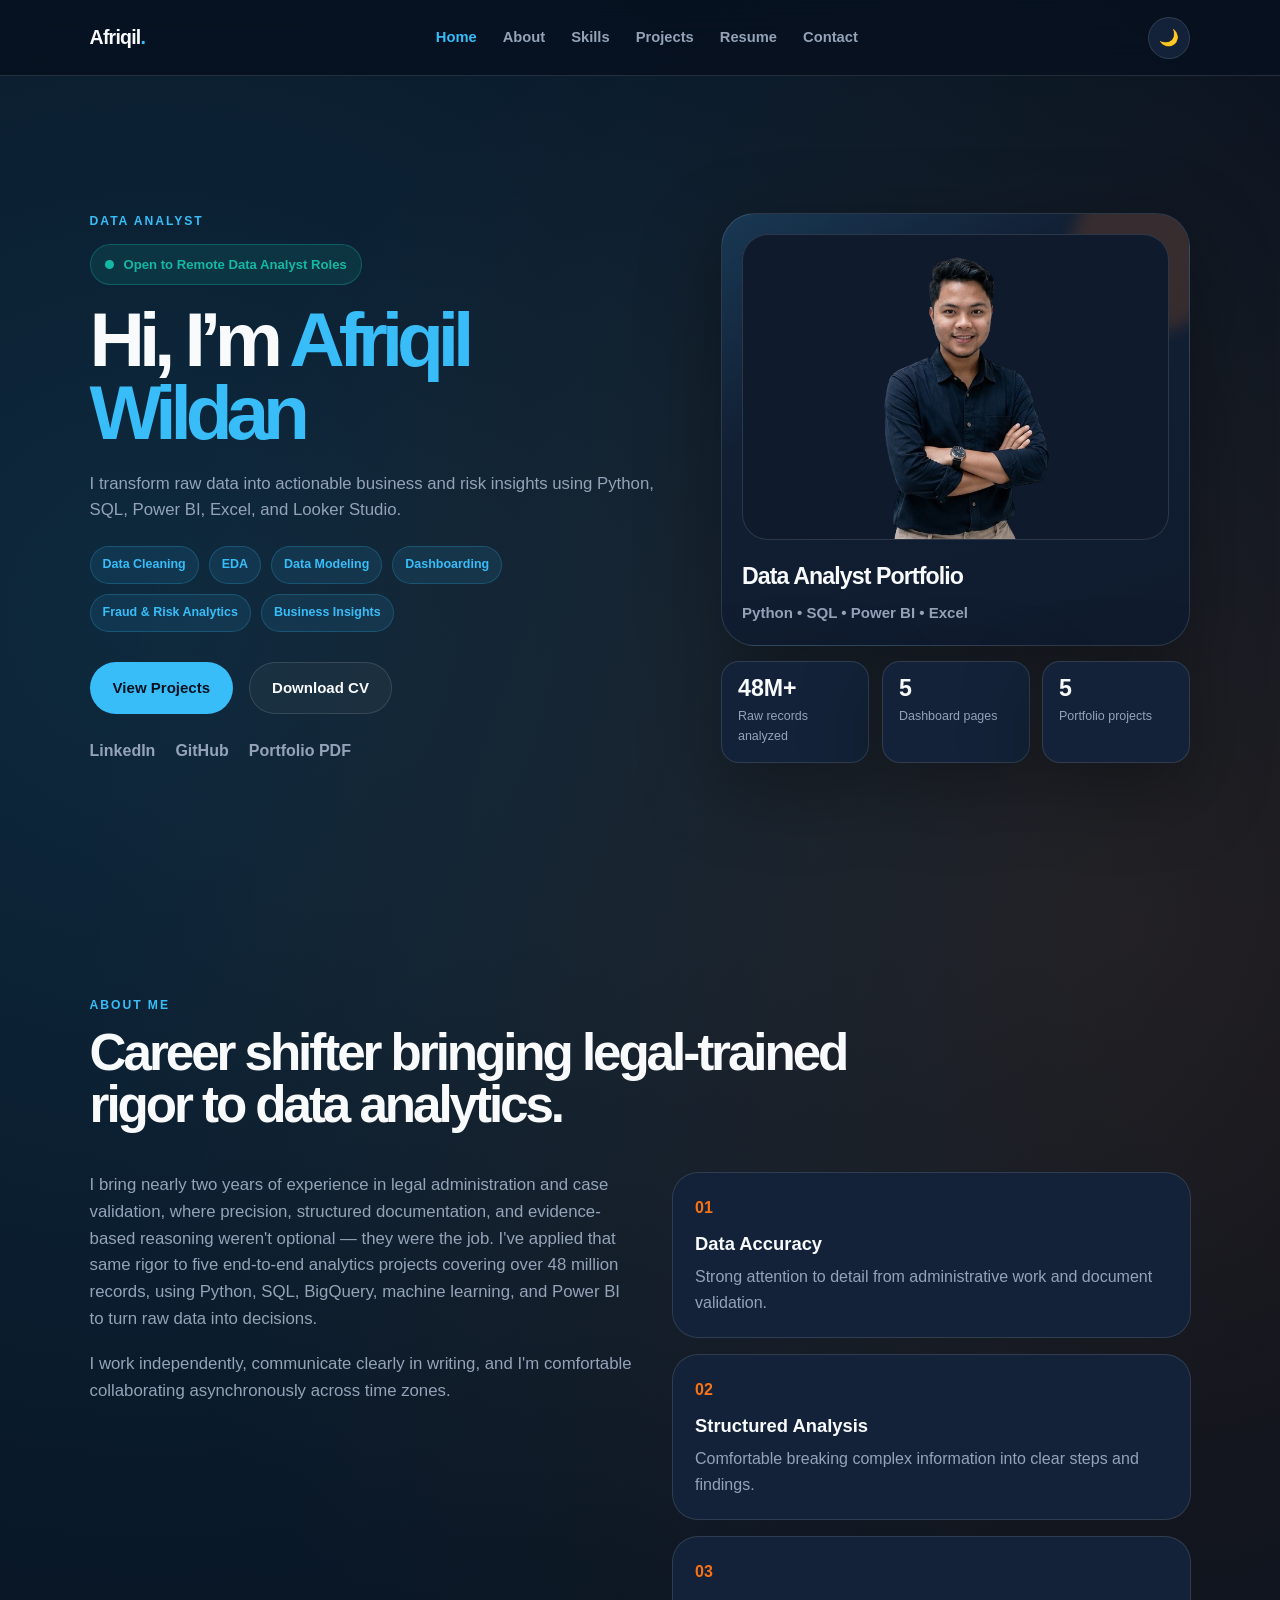
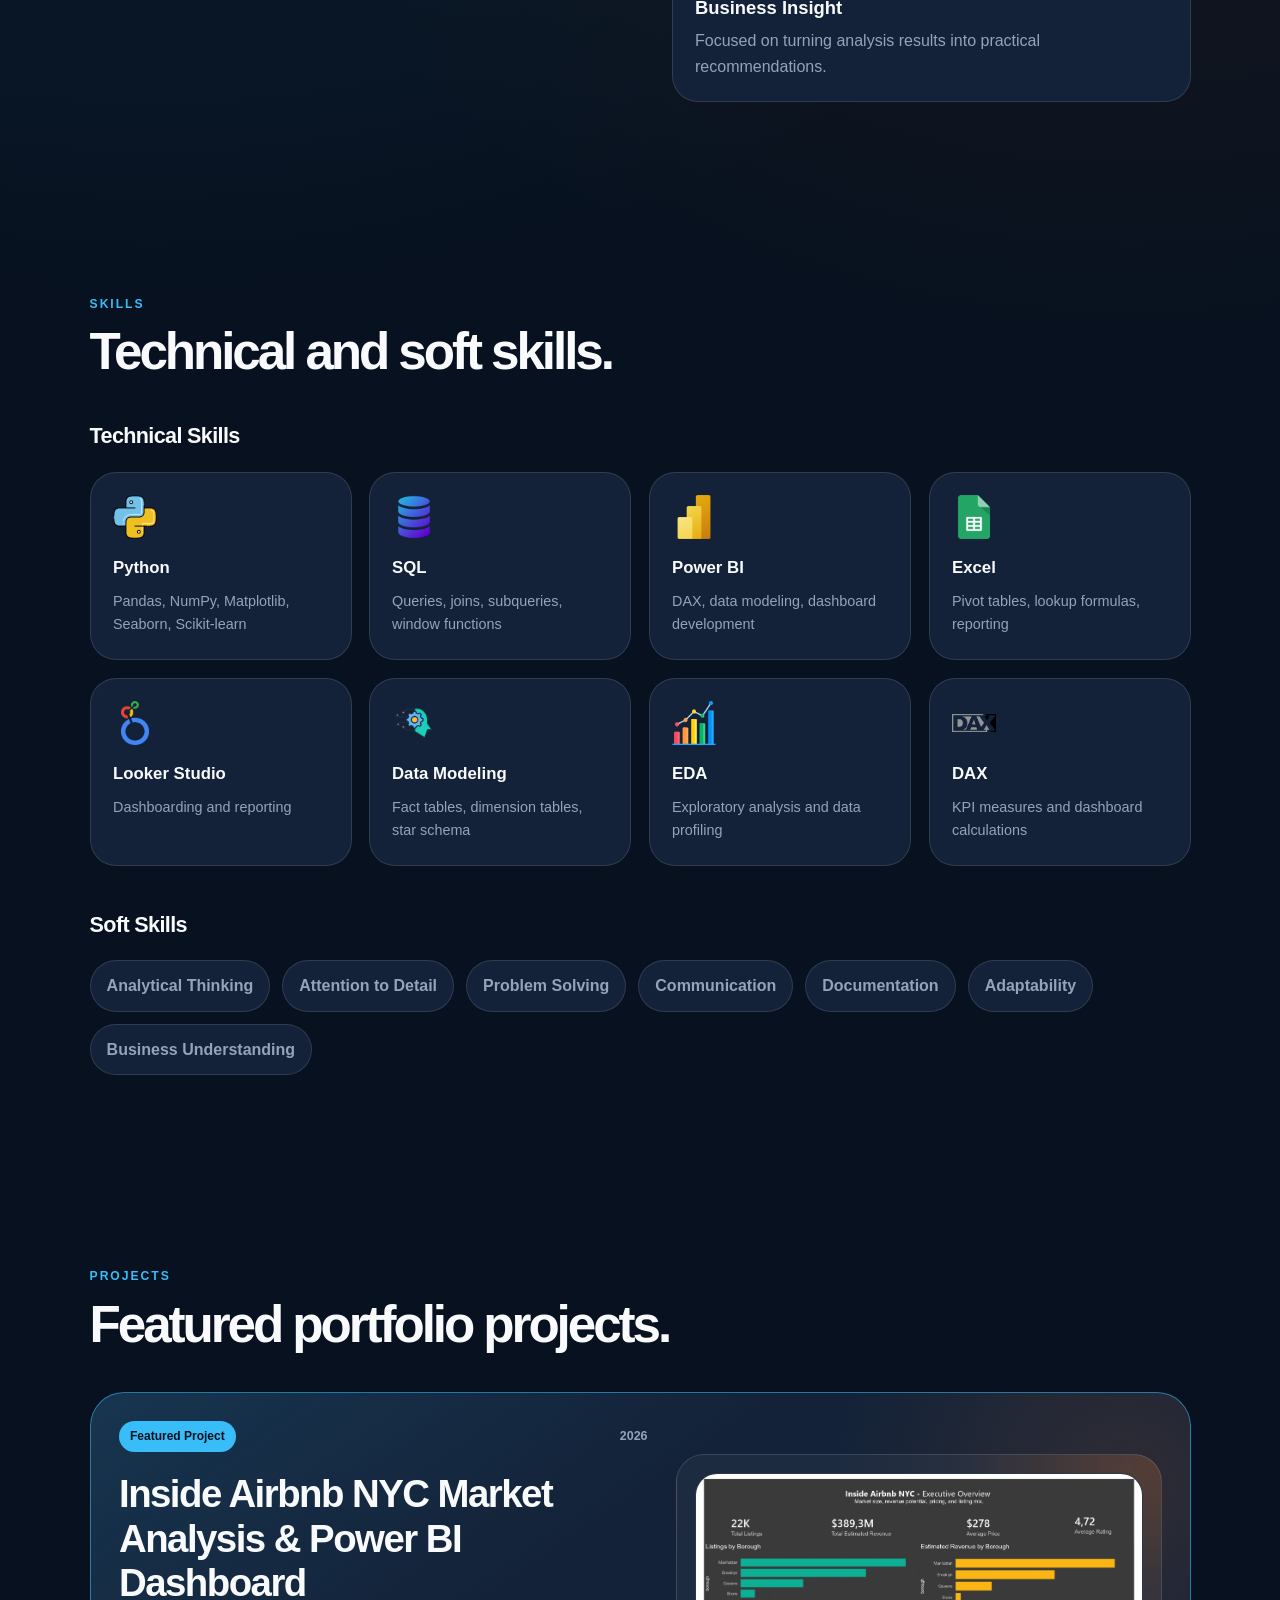
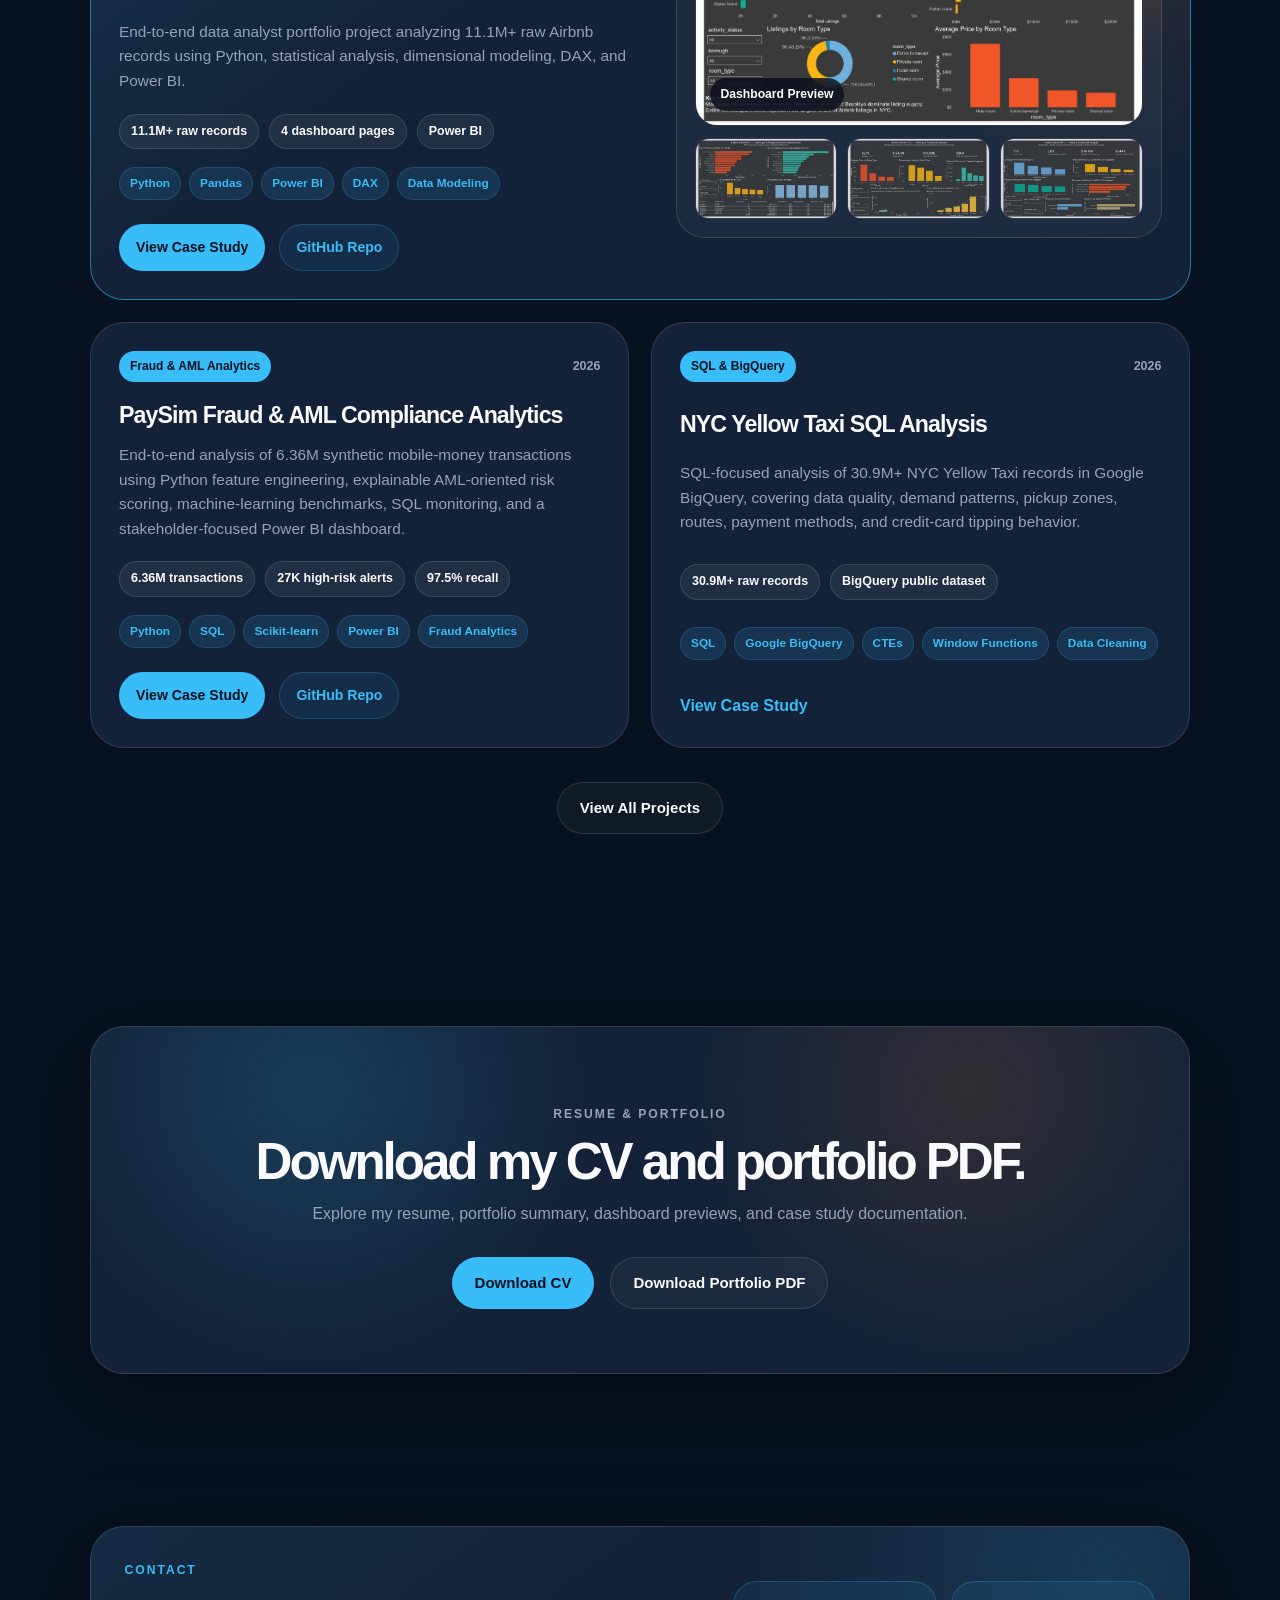
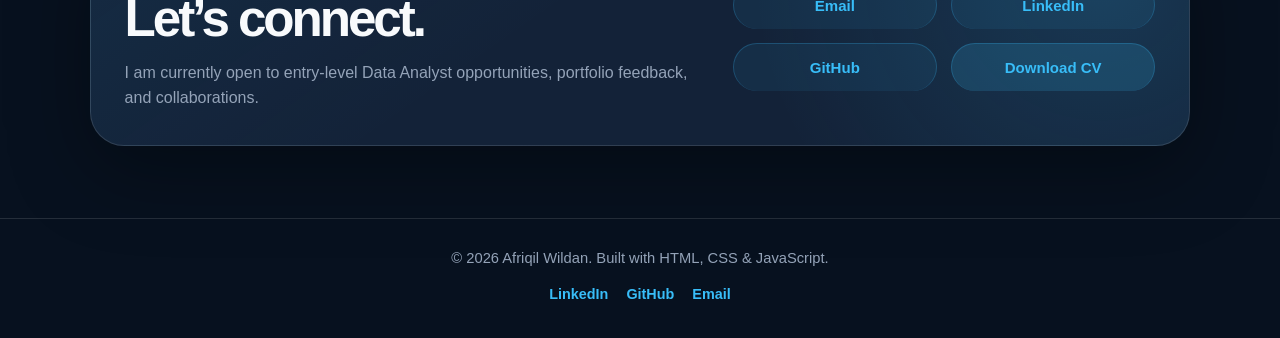
==== commit eba5f73c: "Update JavaScript for projects page filters" ====
--- a/index.html
+++ b/index.html
@@ -47,7 +47,7 @@
             <a href="#home" class="nav-link active">Home</a>
             <a href="#about" class="nav-link">About</a>
             <a href="#skills" class="nav-link">Skills</a>
-            <a href="#projects" class="nav-link">Projects</a>
+            <a href="projects.html" class="nav-link">Projects</a>
             <a href="#resume" class="nav-link">Resume</a>
             <a href="#contact" class="nav-link">Contact</a>
         </nav>
@@ -95,7 +95,7 @@
 </div>
 
                 <div class="hero-actions">
-                    <a href="#projects" class="btn btn-primary">View Projects</a>
+                    <a href="projects.html" class="btn btn-primary">View Projects</a>
                     <a href="assets/CV_Afriqil_Wildan.pdf" target="_blank" class="btn btn-secondary">Download CV</a>
                 </div>
 
@@ -265,7 +265,7 @@
         <section class="section projects" id="projects">
             <div class="section-heading reveal">
                 <p class="section-label">Projects</p>
-                <h2>Selected portfolio projects.</h2>
+                <h2>Featured portfolio projects.</h2>
             </div>
 
             <div class="projects-grid">
@@ -381,61 +381,12 @@
                     <a href="project-taxi.html" class="project-link">View Case Study</a>
                 </article>
 
-                <article class="project-card reveal">
-                    <div class="project-header">
-                        <span class="project-badge">Pricing Analysis</span>
-                        <span class="project-year">2026</span>
-                    </div>
-
-                    <h3>Apple Product Pricing Analysis</h3>
-
-                    <p>
-                        Retail and e-commerce pricing analysis comparing product categories, discounts, promotions, and pricing claims across platforms.
-                    </p>
-
-                    <div class="project-meta">
-                        <span>80K+ transactions</span>
-                        <span>Pricing insight</span>
-                    </div>
-
-                    <div class="project-stack">
-                        <span>Python</span>
-                        <span>EDA</span>
-                        <span>Pricing Analysis</span>
-                    </div>
-
-                    <a href="project-apple.html" class="project-link">View Case Study</a>
-                </article>
-
-                <article class="project-card reveal">
-                    <div class="project-header">
-                        <span class="project-badge">Real Estate</span>
-                        <span class="project-year">2026</span>
-                    </div>
-
-                    <h3>Dubai Residential Property Analysis</h3>
-
-                    <p>
-                        Real estate market analysis covering property distribution, pricing patterns, data quality issues, and statistical validation.
-                    </p>
-
-                    <div class="project-meta">
-                        <span>18K+ transactions</span>
-                        <span>Market analysis</span>
-                    </div>
-
-                    <div class="project-stack">
-                        <span>Python</span>
-                        <span>Data Cleaning</span>
-                        <span>EDA</span>
-                    </div>
-
-                    <a href="project-dubai.html" class="project-link">View Case Study</a>
-                </article>
-
+                            </div>
+
+            <div class="projects-cta reveal">
+                <a href="projects.html" class="btn btn-secondary">View All Projects</a>
             </div>
         </section>
-
 
         <!-- RESUME SECTION -->
         <section class="section resume" id="resume">
--- a/style.css
+++ b/style.css
@@ -1759,3 +1759,296 @@
 .footer-links a:hover {
     color: var(--text);
 }
+
+
+/* =========================
+   ALL PROJECTS PAGE
+========================= */
+
+.projects-page-hero {
+    min-height: 520px;
+    display: grid;
+    grid-template-columns: minmax(0, 1.2fr) minmax(320px, 0.8fr);
+    gap: 48px;
+    align-items: center;
+    padding-top: 92px;
+    padding-bottom: 72px;
+}
+
+.projects-page-copy {
+    max-width: 780px;
+}
+
+.projects-page-copy h1 {
+    font-size: clamp(3rem, 6vw, 5.4rem);
+    line-height: 0.96;
+    letter-spacing: -0.075em;
+}
+
+.projects-page-copy > p:not(.section-label) {
+    max-width: 700px;
+    margin-top: 22px;
+    color: var(--muted);
+    font-size: 1.06rem;
+}
+
+.projects-page-stats {
+    display: grid;
+    gap: 16px;
+}
+
+.project-stat-card {
+    padding: 24px;
+    display: flex;
+    align-items: center;
+    gap: 20px;
+    border: 1px solid var(--border);
+    border-radius: var(--radius-lg);
+    background:
+        linear-gradient(145deg, rgba(56, 189, 248, 0.08), transparent 55%),
+        var(--card);
+    box-shadow: var(--shadow);
+}
+
+.project-stat-card strong {
+    min-width: 94px;
+    color: var(--primary);
+    font-size: 2rem;
+    line-height: 1;
+    letter-spacing: -0.05em;
+}
+
+.project-stat-card span {
+    color: var(--muted);
+    font-weight: 800;
+}
+
+.all-projects-section {
+    padding-top: 58px;
+}
+
+.project-filter-bar {
+    display: flex;
+    flex-wrap: wrap;
+    gap: 10px;
+    margin-bottom: 28px;
+}
+
+.project-filter {
+    padding: 10px 16px;
+    border: 1px solid var(--border);
+    border-radius: 999px;
+    background: var(--card);
+    color: var(--muted);
+    font: inherit;
+    font-size: 0.86rem;
+    font-weight: 900;
+    cursor: pointer;
+    transition: 0.25s ease;
+}
+
+.project-filter:hover,
+.project-filter.active {
+    color: #00111f;
+    background: var(--primary);
+    border-color: transparent;
+    transform: translateY(-2px);
+}
+
+.all-projects-grid {
+    display: grid;
+    grid-template-columns: repeat(2, minmax(0, 1fr));
+    gap: 24px;
+    align-items: stretch;
+}
+
+.portfolio-project-card {
+    overflow: hidden;
+    display: flex;
+    flex-direction: column;
+    min-height: 100%;
+    border: 1px solid var(--border);
+    border-radius: var(--radius-xl);
+    background: var(--card);
+    box-shadow: var(--shadow);
+    transition: 0.28s ease;
+}
+
+.portfolio-project-card:hover {
+    transform: translateY(-7px);
+    background: var(--card-hover);
+}
+
+.portfolio-project-card.is-hidden {
+    display: none;
+}
+
+.portfolio-project-visual {
+    position: relative;
+    min-height: 230px;
+    overflow: hidden;
+    background: var(--bg-soft);
+    border-bottom: 1px solid var(--border);
+}
+
+.portfolio-project-visual img {
+    width: 100%;
+    height: 100%;
+    min-height: 230px;
+    object-fit: cover;
+    transition: transform 0.4s ease;
+}
+
+.portfolio-project-card:hover .portfolio-project-visual img {
+    transform: scale(1.035);
+}
+
+.portfolio-project-visual > span:not(.placeholder-mark) {
+    position: absolute;
+    left: 18px;
+    bottom: 16px;
+    padding: 7px 11px;
+    border-radius: 999px;
+    color: #ffffff;
+    background: rgba(2, 6, 23, 0.76);
+    font-size: 0.76rem;
+    font-weight: 900;
+    backdrop-filter: blur(10px);
+}
+
+.portfolio-project-placeholder {
+    display: grid;
+    place-items: center;
+    align-content: center;
+    gap: 10px;
+    background:
+        radial-gradient(circle at 25% 20%, rgba(56, 189, 248, 0.28), transparent 32%),
+        radial-gradient(circle at 80% 72%, rgba(249, 115, 22, 0.2), transparent 30%),
+        var(--bg-soft);
+}
+
+.placeholder-mark {
+    color: var(--primary);
+    font-size: 4.5rem;
+    font-weight: 900;
+    line-height: 1;
+    letter-spacing: -0.09em;
+}
+
+.portfolio-project-placeholder small {
+    color: var(--muted);
+    font-weight: 900;
+    letter-spacing: 0.08em;
+    text-transform: uppercase;
+}
+
+.portfolio-project-body {
+    display: flex;
+    flex: 1;
+    flex-direction: column;
+    padding: 26px;
+}
+
+.portfolio-project-body h3 {
+    margin-bottom: 13px;
+    font-size: 1.5rem;
+    line-height: 1.15;
+    letter-spacing: -0.04em;
+}
+
+.portfolio-project-body > p {
+    color: var(--muted);
+}
+
+.portfolio-project-body .project-actions {
+    margin-top: auto;
+    padding-top: 24px;
+}
+
+.projects-cta {
+    display: flex;
+    justify-content: center;
+    margin-top: 34px;
+}
+
+@media (max-width: 960px) {
+    .projects-page-hero {
+        grid-template-columns: 1fr;
+        min-height: auto;
+        text-align: center;
+    }
+
+    .projects-page-copy {
+        margin: 0 auto;
+    }
+
+    .projects-page-copy > p:not(.section-label) {
+        margin-left: auto;
+        margin-right: auto;
+    }
+
+    .projects-page-copy .hero-actions {
+        justify-content: center;
+    }
+
+    .projects-page-stats {
+        grid-template-columns: repeat(3, 1fr);
+    }
+
+    .project-stat-card {
+        flex-direction: column;
+        gap: 10px;
+        text-align: center;
+    }
+
+    .project-stat-card strong {
+        min-width: 0;
+    }
+}
+
+@media (max-width: 760px) {
+    .all-projects-grid {
+        grid-template-columns: 1fr;
+    }
+
+    .projects-page-stats {
+        grid-template-columns: 1fr;
+    }
+
+    .project-stat-card {
+        flex-direction: row;
+        text-align: left;
+    }
+
+    .project-stat-card strong {
+        min-width: 94px;
+    }
+
+    .project-filter-bar {
+        justify-content: center;
+    }
+}
+
+@media (max-width: 620px) {
+    .projects-page-hero {
+        padding-top: 60px;
+        padding-bottom: 44px;
+    }
+
+    .projects-page-copy h1 {
+        font-size: clamp(2.7rem, 14vw, 4rem);
+    }
+
+    .portfolio-project-visual,
+    .portfolio-project-visual img {
+        min-height: 190px;
+    }
+
+    .portfolio-project-body {
+        padding: 20px;
+    }
+
+    .project-stat-card {
+        padding: 20px;
+    }
+}
